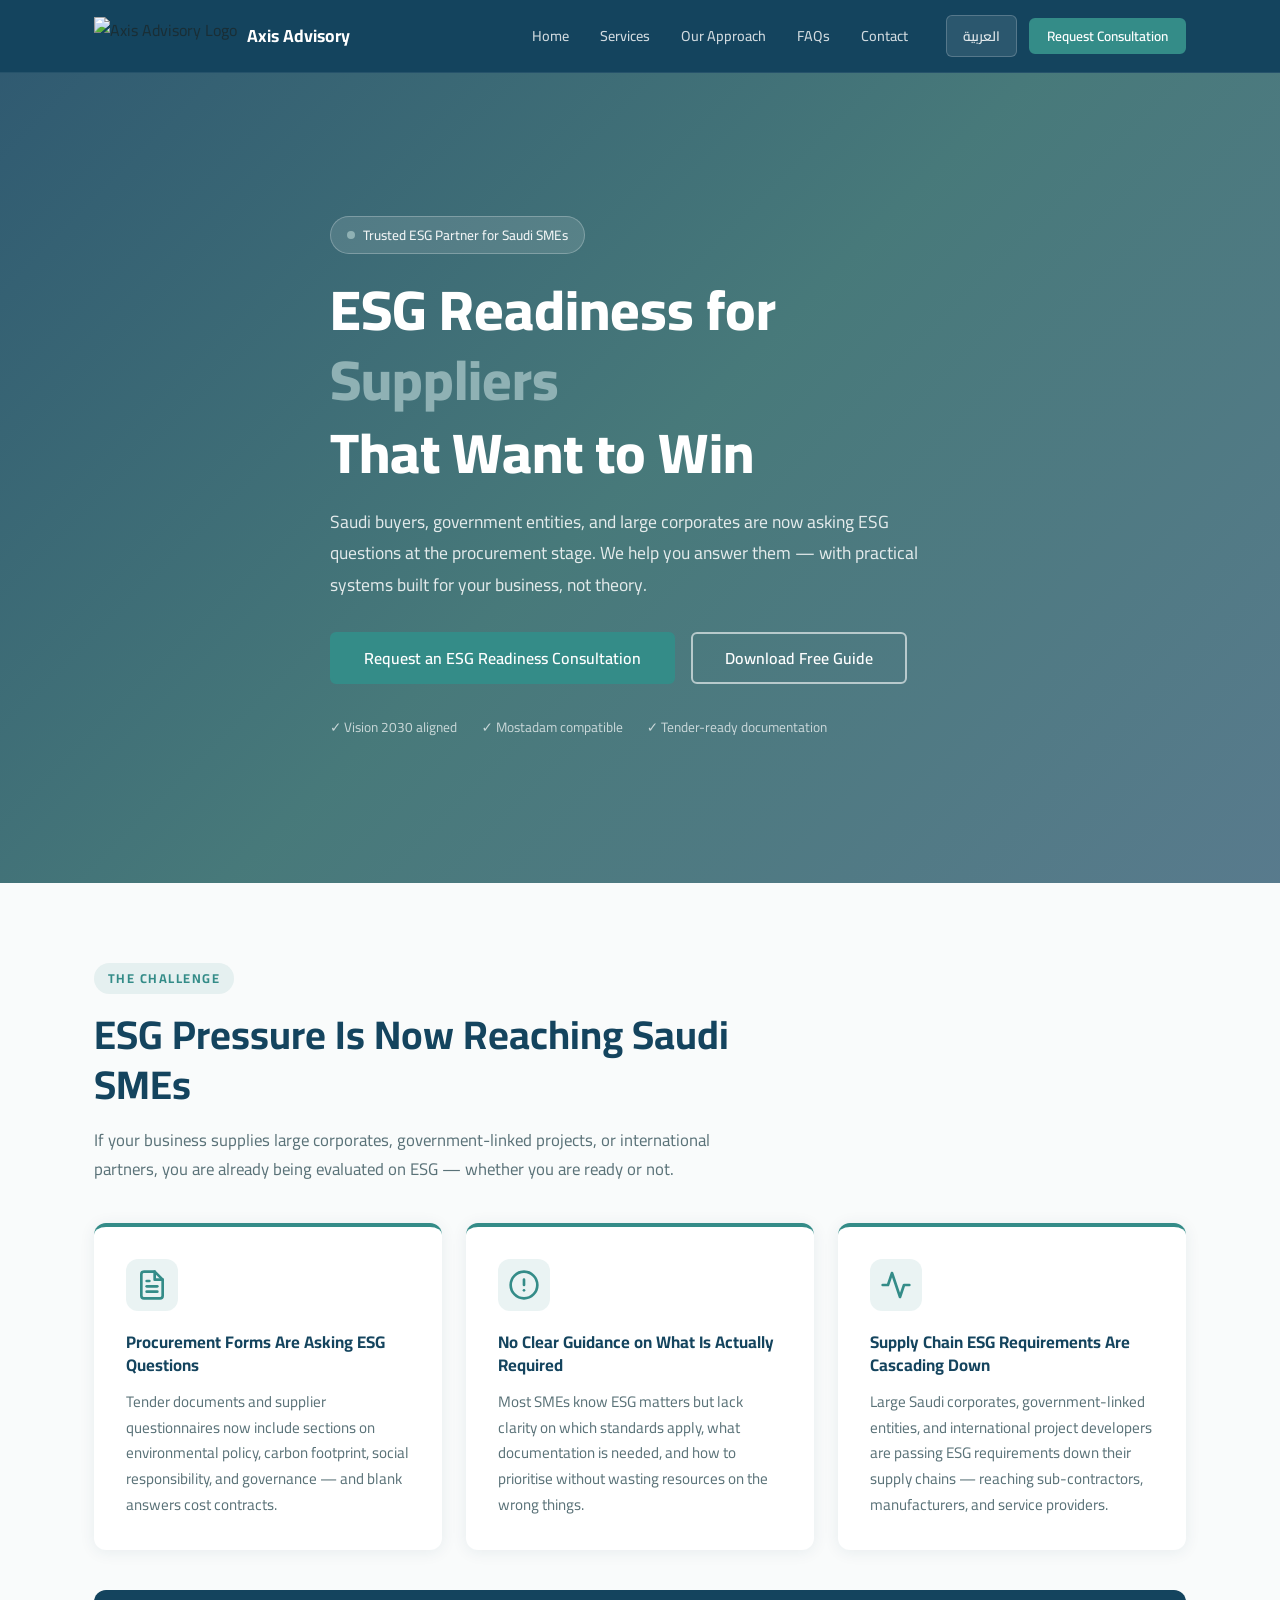
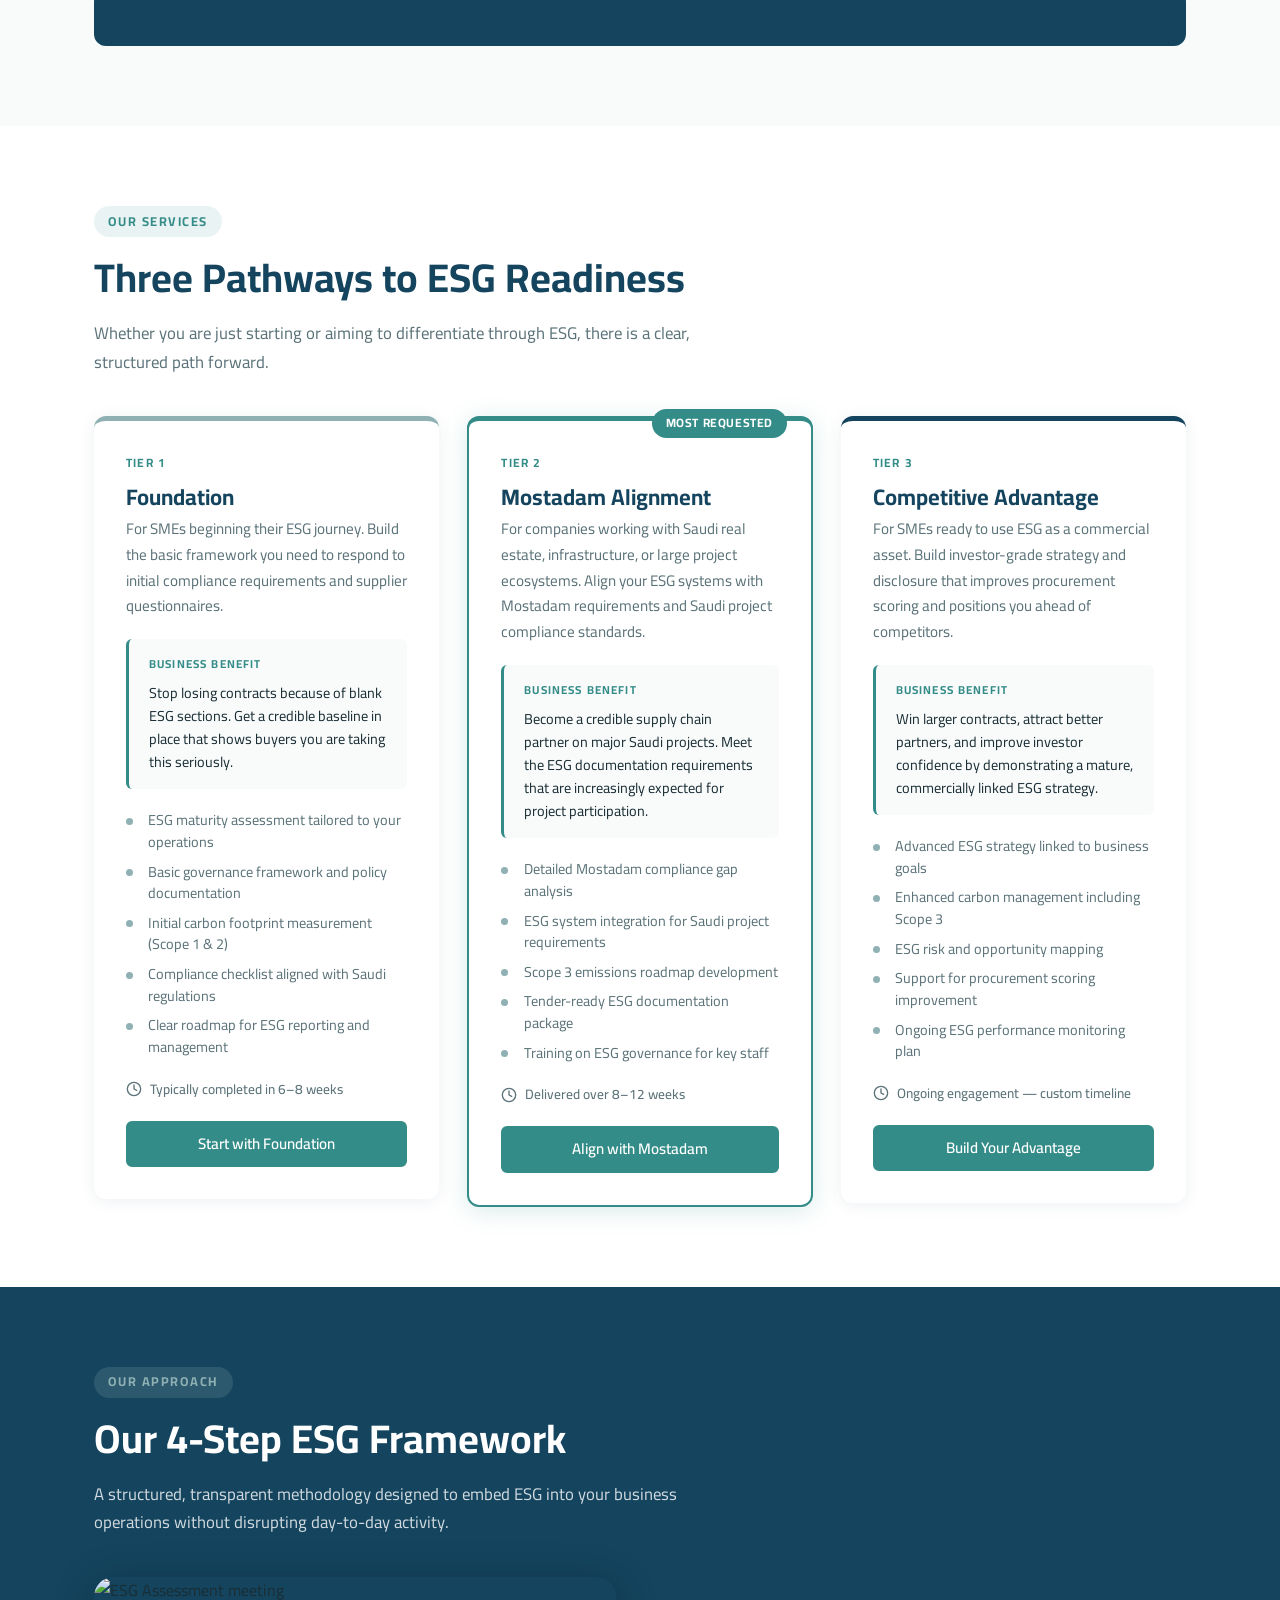
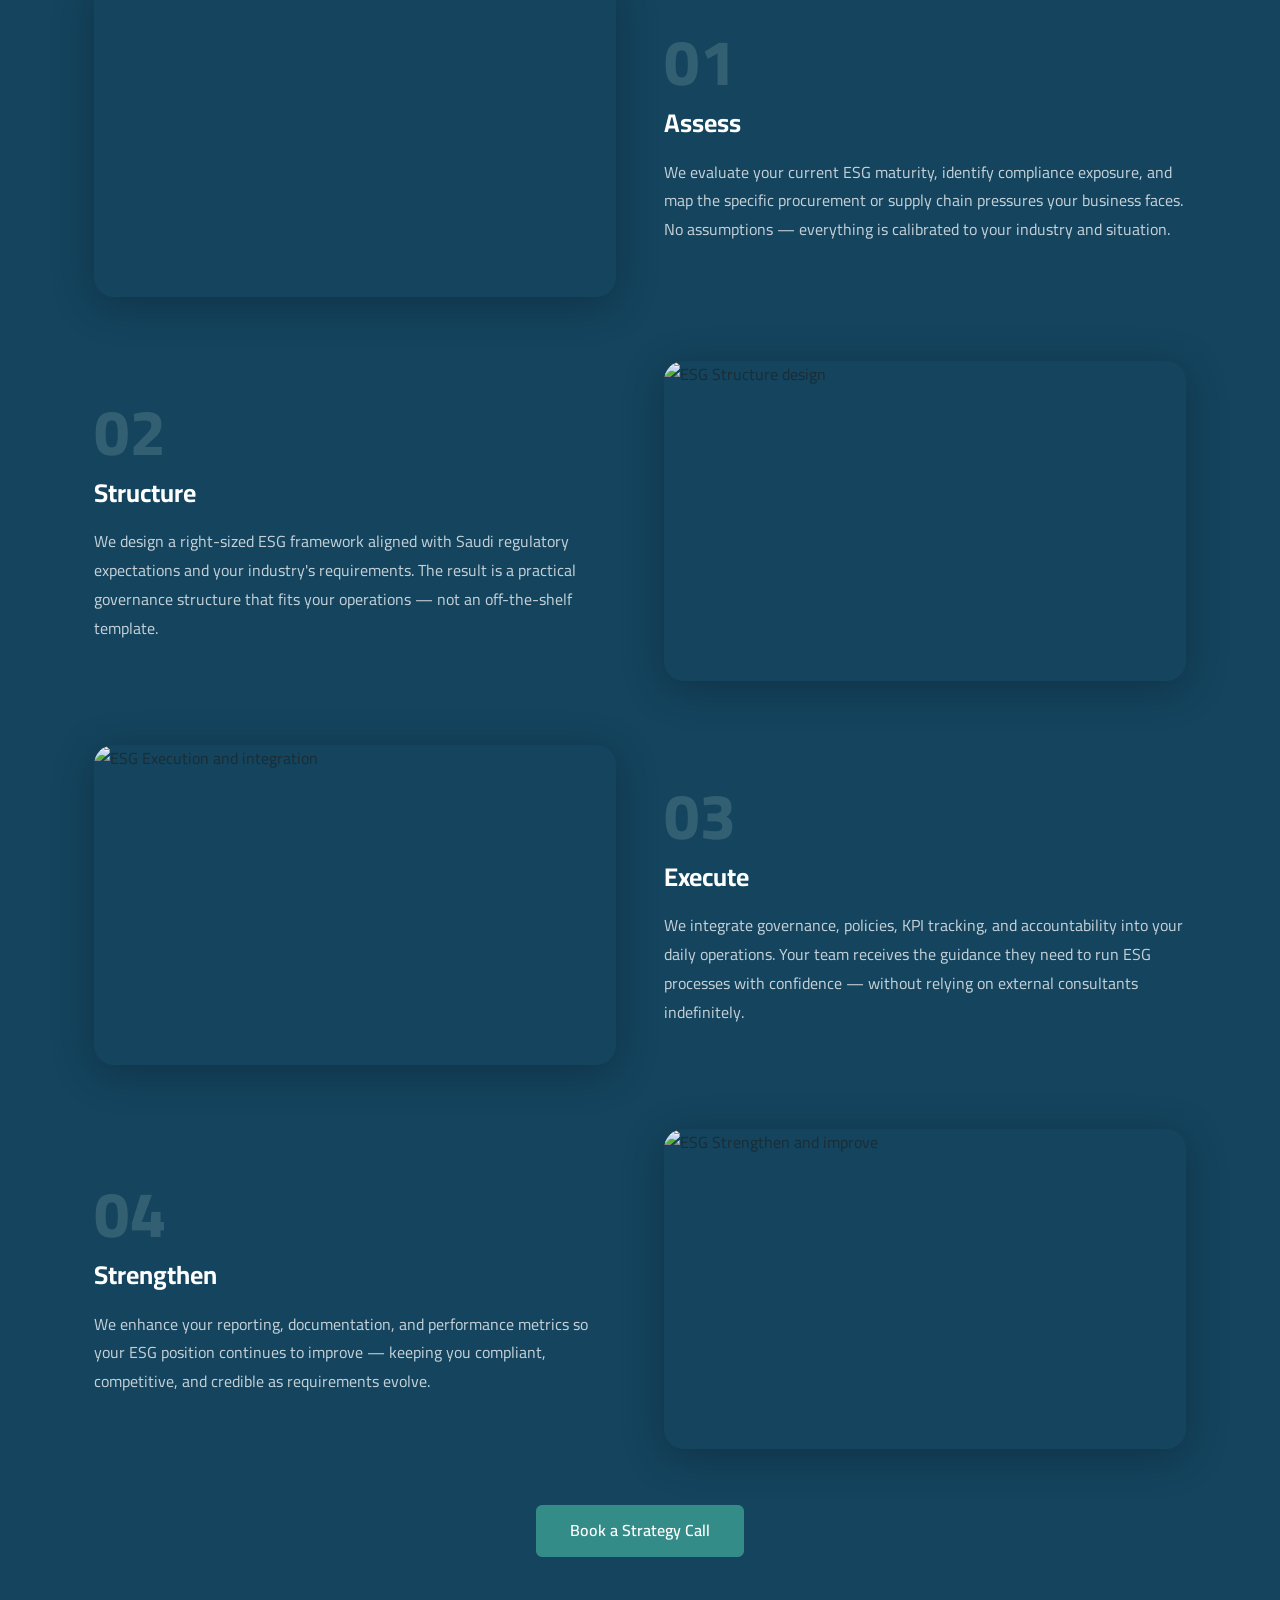
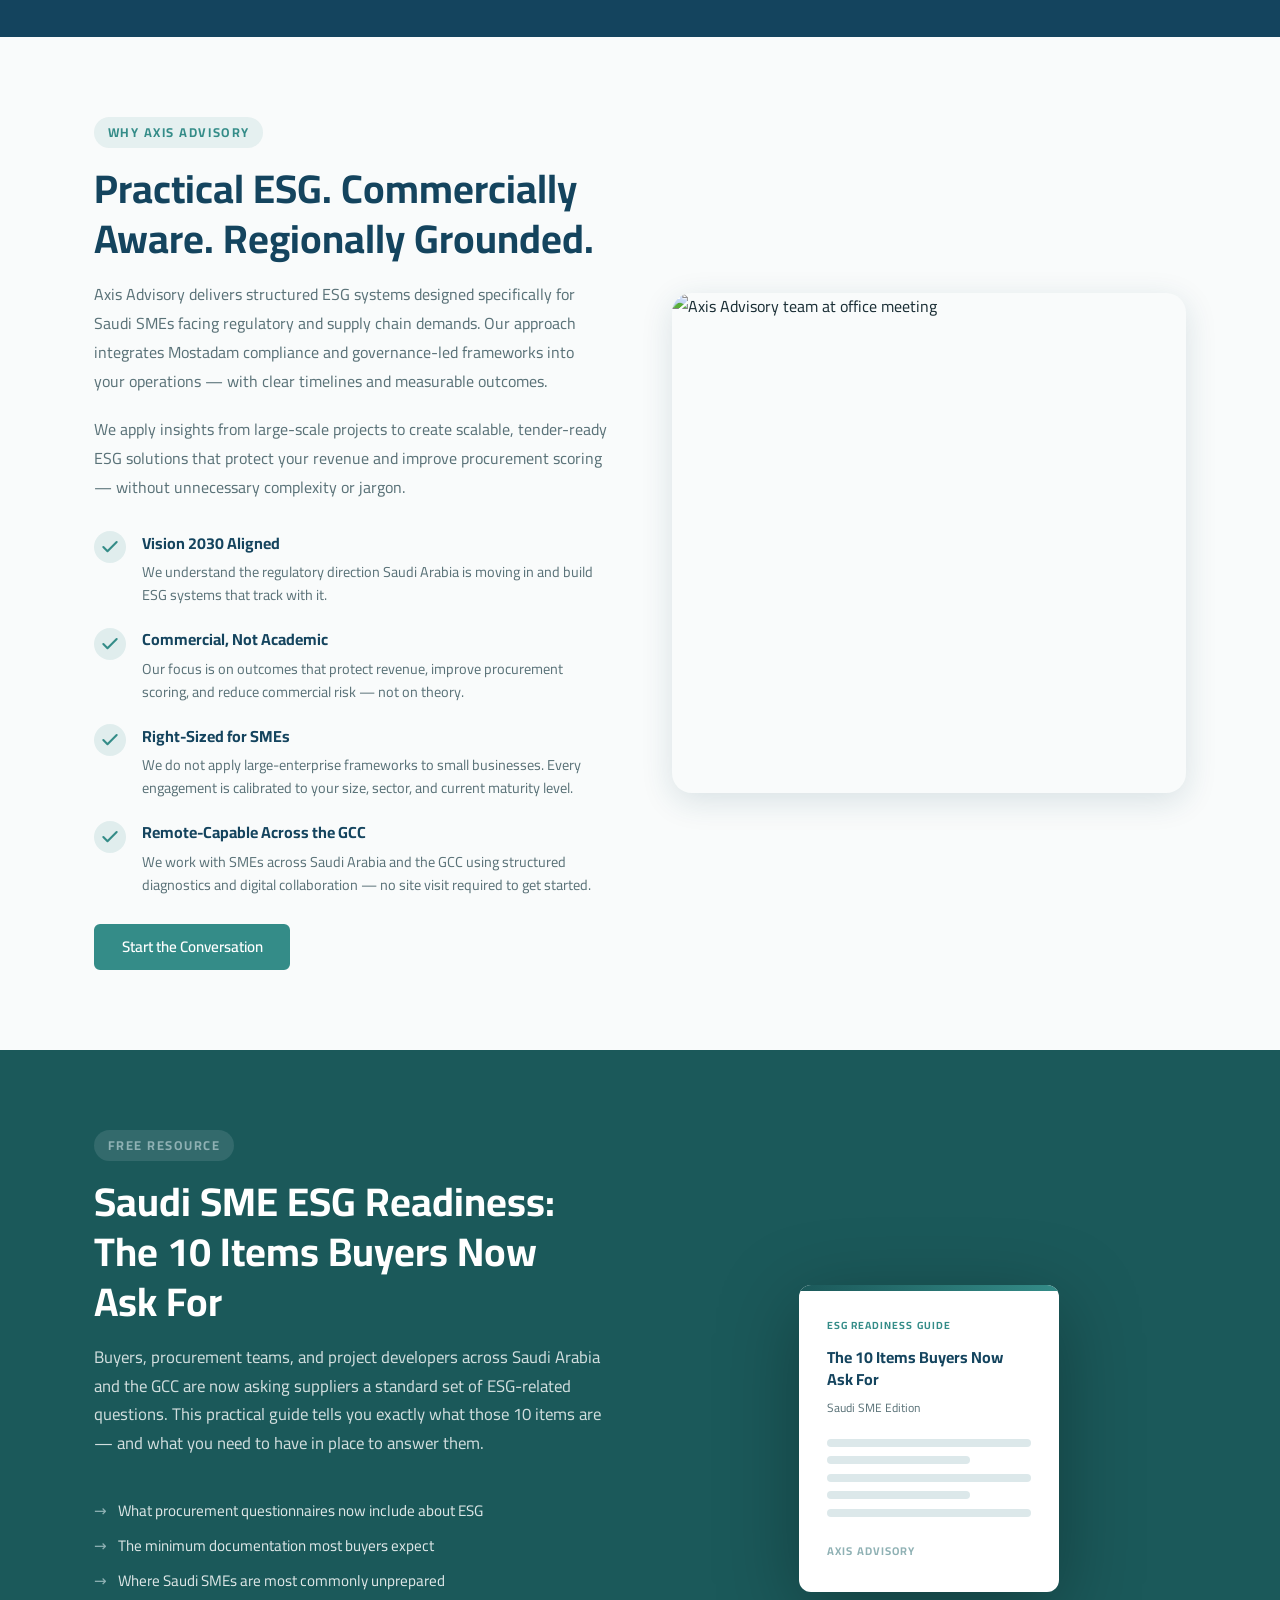
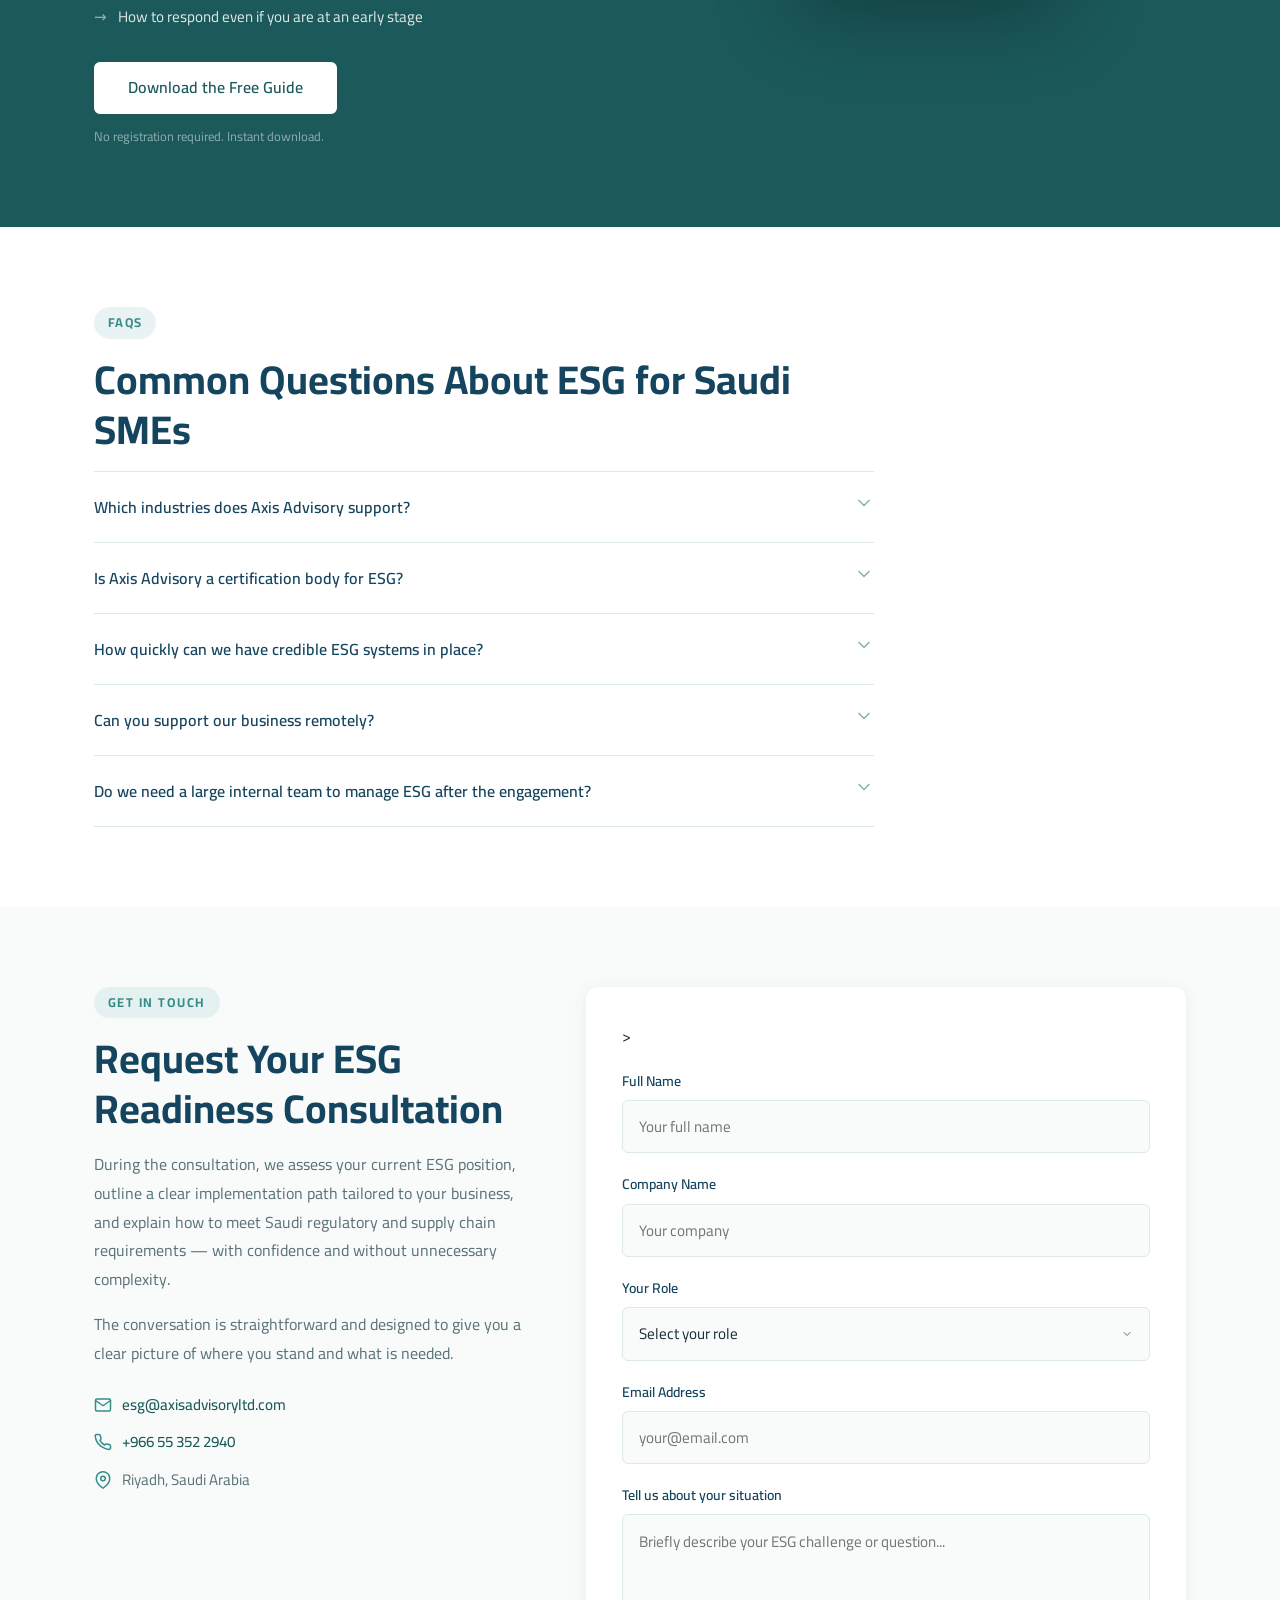
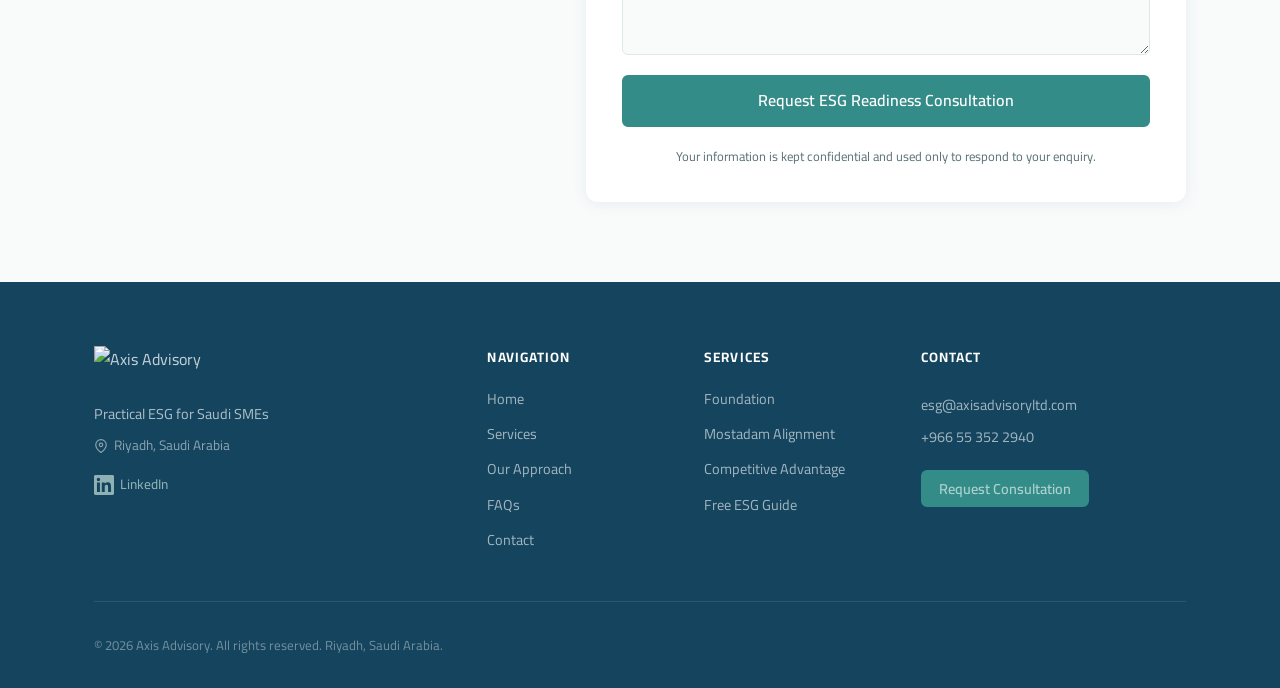
==== axis-advisory-site/index.html @ df01265c "Add files via upload" ====
<!DOCTYPE html>
<html lang="en" dir="ltr">
<head>
  <meta charset="UTF-8" />
  <meta name="viewport" content="width=device-width, initial-scale=1.0" />
  <meta name="description" content="Axis Advisory — Practical ESG readiness for Saudi SMEs. Help your business respond to procurement, supply chain, and regulatory ESG demands." />
  <title>Axis Advisory | ESG Readiness for Saudi SMEs</title>

  <!-- Google Fonts: Cairo works for both Latin and Arabic scripts -->
  <link rel="preconnect" href="https://fonts.googleapis.com" />
  <link rel="preconnect" href="https://fonts.gstatic.com" crossorigin />
  <link href="https://fonts.googleapis.com/css2?family=Cairo:wght@300;400;500;600;700;800&display=swap" rel="stylesheet" />

  <link rel="stylesheet" href="styles.css" />
</head>
<body>

  <!-- ============================================================
       HEADER / NAVIGATION
  ============================================================ -->
  <header class="site-header" id="site-header">
    <nav class="nav-container container" aria-label="Main navigation">

      <!-- Logo -->
      <a href="#home" class="nav-logo" aria-label="Axis Advisory Home">
        <img
          src="https://lirp.cdn-website.com/4d7f48cc/dms3rep/multi/opt/Flat+Vector+Logo+Design+for+Axis+Advisory-b8d1af93-1920w.png"
          alt="Axis Advisory Logo"
          class="nav-logo-img"
        />
        <span class="nav-logo-text">Axis Advisory</span>
      </a>

      <!-- Desktop Nav Links -->
      <ul class="nav-links" role="list">
        <li><a href="#home"      class="nav-link" data-i18n="nav_home">Home</a></li>
        <li><a href="#services"  class="nav-link" data-i18n="nav_services">Services</a></li>
        <li><a href="#process"   class="nav-link" data-i18n="nav_approach">Our Approach</a></li>
        <li><a href="#faq"       class="nav-link" data-i18n="nav_faq">FAQs</a></li>
        <li><a href="#contact"   class="nav-link" data-i18n="nav_contact">Contact</a></li>
      </ul>

      <!-- Right-side actions -->
      <div class="nav-actions">
        <!-- Language Toggle -->
        <button
          id="lang-toggle"
          class="lang-toggle-btn"
          aria-label="Switch language"
          data-i18n="lang_toggle"
        >العربية</button>

        <!-- Primary CTA -->
        <a href="#contact" class="btn btn-primary btn-sm nav-cta" data-i18n="nav_cta">
          Request Consultation
        </a>
      </div>

      <!-- Mobile Hamburger -->
      <button
        class="nav-hamburger"
        id="nav-hamburger"
        aria-label="Open menu"
        aria-expanded="false"
        aria-controls="mobile-menu"
      >
        <span></span><span></span><span></span>
      </button>

    </nav>

    <!-- Mobile Menu -->
    <div class="mobile-menu" id="mobile-menu" aria-hidden="true">
      <ul role="list">
        <li><a href="#home"      class="nav-link" data-i18n="nav_home">Home</a></li>
        <li><a href="#services"  class="nav-link" data-i18n="nav_services">Services</a></li>
        <li><a href="#process"   class="nav-link" data-i18n="nav_approach">Our Approach</a></li>
        <li><a href="#faq"       class="nav-link" data-i18n="nav_faq">FAQs</a></li>
        <li><a href="#contact"   class="nav-link" data-i18n="nav_contact">Contact</a></li>
      </ul>
      <div class="mobile-menu-actions">
        <button id="lang-toggle-mobile" class="lang-toggle-btn" data-i18n="lang_toggle">العربية</button>
        <a href="#contact" class="btn btn-primary" data-i18n="nav_cta">Request Consultation</a>
      </div>
    </div>
  </header>


  <!-- ============================================================
       HERO SECTION
  ============================================================ -->
  <section id="home" class="hero-section">
    <div class="hero-overlay"></div>
    <div class="container hero-content">

      <!-- Badge (inspired by animated-hero pill badge) -->
      <div class="hero-badge">
        <span class="hero-badge-dot"></span>
        <span data-i18n="hero_badge">Trusted ESG Partner for Saudi SMEs</span>
      </div>

      <!-- Animated headline with rotating words -->
      <h1 class="hero-headline">
        <span data-i18n="hero_headline_prefix">ESG Readiness for</span>
        <span class="rotating-wrapper" aria-live="polite" aria-atomic="true">
          <!-- Rotating words injected by JS -->
          <span class="rotating-word active" id="rotating-word-0"></span>
          <span class="rotating-word"         id="rotating-word-1"></span>
          <span class="rotating-word"         id="rotating-word-2"></span>
          <span class="rotating-word"         id="rotating-word-3"></span>
          <span class="rotating-word"         id="rotating-word-4"></span>
        </span>
        <span data-i18n="hero_headline_suffix">That Want to Win</span>
      </h1>

      <p class="hero-sub" data-i18n="hero_sub">
        Saudi buyers, government entities, and large corporates are now asking ESG questions at the procurement stage. We help you answer them — with practical systems built for your business, not theory.
      </p>

      <div class="hero-ctas">
        <a href="#contact" class="btn btn-primary btn-lg" data-i18n="hero_cta_primary">
          Request an ESG Readiness Consultation
        </a>
        <a href="#resources" class="btn btn-outline-light btn-lg" data-i18n="hero_cta_secondary">
          Download Free Guide
        </a>
      </div>

      <!-- Trust indicator strip -->
      <div class="hero-trust">
        <span data-i18n="hero_trust_1">✓ Vision 2030 aligned</span>
        <span data-i18n="hero_trust_2">✓ Mostadam compatible</span>
        <span data-i18n="hero_trust_3">✓ Tender-ready documentation</span>
      </div>

    </div>
  </section>


  <!-- ============================================================
       PROBLEM SECTION
  ============================================================ -->
  <section id="problem" class="section section-light">
    <div class="container">

      <div class="section-label" data-i18n="problem_label">The Challenge</div>
      <h2 class="section-headline" data-i18n="problem_headline">
        ESG Pressure Is Now Reaching Saudi SMEs
      </h2>
      <p class="section-sub" data-i18n="problem_sub">
        If your business supplies large corporates, government-linked projects, or international partners, you are already being evaluated on ESG — whether you are ready or not.
      </p>

      <!-- Pain points grid -->
      <div class="pain-grid">

        <div class="pain-card">
          <div class="pain-icon">
            <svg xmlns="http://www.w3.org/2000/svg" width="32" height="32" viewBox="0 0 24 24" fill="none" stroke="currentColor" stroke-width="2" stroke-linecap="round" stroke-linejoin="round" aria-hidden="true"><path d="M14 2H6a2 2 0 0 0-2 2v16a2 2 0 0 0 2 2h12a2 2 0 0 0 2-2V8z"/><polyline points="14 2 14 8 20 8"/><line x1="16" y1="13" x2="8" y2="13"/><line x1="16" y1="17" x2="8" y2="17"/><polyline points="10 9 9 9 8 9"/></svg>
          </div>
          <h3 data-i18n="pain1_title">Procurement Forms Are Asking ESG Questions</h3>
          <p data-i18n="pain1_body">Tender documents and supplier questionnaires now include sections on environmental policy, carbon footprint, social responsibility, and governance — and blank answers cost contracts.</p>
        </div>

        <div class="pain-card">
          <div class="pain-icon">
            <svg xmlns="http://www.w3.org/2000/svg" width="32" height="32" viewBox="0 0 24 24" fill="none" stroke="currentColor" stroke-width="2" stroke-linecap="round" stroke-linejoin="round" aria-hidden="true"><circle cx="12" cy="12" r="10"/><line x1="12" y1="8" x2="12" y2="12"/><line x1="12" y1="16" x2="12.01" y2="16"/></svg>
          </div>
          <h3 data-i18n="pain2_title">No Clear Guidance on What Is Actually Required</h3>
          <p data-i18n="pain2_body">Most SMEs know ESG matters but lack clarity on which standards apply, what documentation is needed, and how to prioritise without wasting resources on the wrong things.</p>
        </div>

        <div class="pain-card">
          <div class="pain-icon">
            <svg xmlns="http://www.w3.org/2000/svg" width="32" height="32" viewBox="0 0 24 24" fill="none" stroke="currentColor" stroke-width="2" stroke-linecap="round" stroke-linejoin="round" aria-hidden="true"><polyline points="22 12 18 12 15 21 9 3 6 12 2 12"/></svg>
          </div>
          <h3 data-i18n="pain3_title">Supply Chain ESG Requirements Are Cascading Down</h3>
          <p data-i18n="pain3_body">Large Saudi corporates, government-linked entities, and international project developers are passing ESG requirements down their supply chains — reaching sub-contractors, manufacturers, and service providers.</p>
        </div>

      </div>

      <!-- Statement block -->
      <div class="problem-statement">
        <p data-i18n="problem_statement">
          <strong data-i18n="problem_statement_strong">The good news:</strong>
          <span data-i18n="problem_statement_rest"> you do not need a large internal ESG team or a complex reporting system to respond confidently. You need a practical, right-sized framework that fits your business — and a clear roadmap to get there.</span>
        </p>
      </div>

    </div>
  </section>


  <!-- ============================================================
       SERVICES SECTION
  ============================================================ -->
  <section id="services" class="section section-white">
    <div class="container">

      <div class="section-label" data-i18n="services_label">Our Services</div>
      <h2 class="section-headline" data-i18n="services_headline">Three Pathways to ESG Readiness</h2>
      <p class="section-sub" data-i18n="services_sub">
        Whether you are just starting or aiming to differentiate through ESG, there is a clear, structured path forward.
      </p>

      <div class="services-grid">

        <!-- Service 1: Foundation -->
        <div class="service-card service-card--foundation">
          <div class="service-card-header">
            <div class="service-tier-label" data-i18n="s1_tier">Tier 1</div>
            <h3 class="service-title" data-i18n="s1_title">Foundation</h3>
            <p class="service-desc" data-i18n="s1_desc">
              For SMEs beginning their ESG journey. Build the basic framework you need to respond to initial compliance requirements and supplier questionnaires.
            </p>
          </div>
          <div class="service-benefit">
            <div class="service-benefit-label" data-i18n="service_benefit_label">Business Benefit</div>
            <p data-i18n="s1_benefit">Stop losing contracts because of blank ESG sections. Get a credible baseline in place that shows buyers you are taking this seriously.</p>
          </div>
          <ul class="service-deliverables" aria-label="Deliverables">
            <li data-i18n="s1_d1">ESG maturity assessment tailored to your operations</li>
            <li data-i18n="s1_d2">Basic governance framework and policy documentation</li>
            <li data-i18n="s1_d3">Initial carbon footprint measurement (Scope 1 &amp; 2)</li>
            <li data-i18n="s1_d4">Compliance checklist aligned with Saudi regulations</li>
            <li data-i18n="s1_d5">Clear roadmap for ESG reporting and management</li>
          </ul>
          <div class="service-timeline">
            <svg xmlns="http://www.w3.org/2000/svg" width="16" height="16" viewBox="0 0 24 24" fill="none" stroke="currentColor" stroke-width="2" stroke-linecap="round" stroke-linejoin="round" aria-hidden="true"><circle cx="12" cy="12" r="10"/><polyline points="12 6 12 12 16 14"/></svg>
            <span data-i18n="s1_timeline">Typically completed in 6–8 weeks</span>
          </div>
          <a href="#contact" class="btn btn-primary service-cta" data-i18n="service_cta">Start with Foundation</a>
        </div>

        <!-- Service 2: Mostadam Alignment -->
        <div class="service-card service-card--mostadam service-card--featured">
          <div class="service-featured-badge" data-i18n="service_popular">Most Requested</div>
          <div class="service-card-header">
            <div class="service-tier-label" data-i18n="s2_tier">Tier 2</div>
            <h3 class="service-title" data-i18n="s2_title">Mostadam Alignment</h3>
            <p class="service-desc" data-i18n="s2_desc">
              For companies working with Saudi real estate, infrastructure, or large project ecosystems. Align your ESG systems with Mostadam requirements and Saudi project compliance standards.
            </p>
          </div>
          <div class="service-benefit">
            <div class="service-benefit-label" data-i18n="service_benefit_label">Business Benefit</div>
            <p data-i18n="s2_benefit">Become a credible supply chain partner on major Saudi projects. Meet the ESG documentation requirements that are increasingly expected for project participation.</p>
          </div>
          <ul class="service-deliverables" aria-label="Deliverables">
            <li data-i18n="s2_d1">Detailed Mostadam compliance gap analysis</li>
            <li data-i18n="s2_d2">ESG system integration for Saudi project requirements</li>
            <li data-i18n="s2_d3">Scope 3 emissions roadmap development</li>
            <li data-i18n="s2_d4">Tender-ready ESG documentation package</li>
            <li data-i18n="s2_d5">Training on ESG governance for key staff</li>
          </ul>
          <div class="service-timeline">
            <svg xmlns="http://www.w3.org/2000/svg" width="16" height="16" viewBox="0 0 24 24" fill="none" stroke="currentColor" stroke-width="2" stroke-linecap="round" stroke-linejoin="round" aria-hidden="true"><circle cx="12" cy="12" r="10"/><polyline points="12 6 12 12 16 14"/></svg>
            <span data-i18n="s2_timeline">Delivered over 8–12 weeks</span>
          </div>
          <a href="#contact" class="btn btn-primary service-cta" data-i18n="s2_cta">Align with Mostadam</a>
        </div>

        <!-- Service 3: Competitive Advantage -->
        <div class="service-card service-card--competitive">
          <div class="service-card-header">
            <div class="service-tier-label" data-i18n="s3_tier">Tier 3</div>
            <h3 class="service-title" data-i18n="s3_title">Competitive Advantage</h3>
            <p class="service-desc" data-i18n="s3_desc">
              For SMEs ready to use ESG as a commercial asset. Build investor-grade strategy and disclosure that improves procurement scoring and positions you ahead of competitors.
            </p>
          </div>
          <div class="service-benefit">
            <div class="service-benefit-label" data-i18n="service_benefit_label">Business Benefit</div>
            <p data-i18n="s3_benefit">Win larger contracts, attract better partners, and improve investor confidence by demonstrating a mature, commercially linked ESG strategy.</p>
          </div>
          <ul class="service-deliverables" aria-label="Deliverables">
            <li data-i18n="s3_d1">Advanced ESG strategy linked to business goals</li>
            <li data-i18n="s3_d2">Enhanced carbon management including Scope 3</li>
            <li data-i18n="s3_d3">ESG risk and opportunity mapping</li>
            <li data-i18n="s3_d4">Support for procurement scoring improvement</li>
            <li data-i18n="s3_d5">Ongoing ESG performance monitoring plan</li>
          </ul>
          <div class="service-timeline">
            <svg xmlns="http://www.w3.org/2000/svg" width="16" height="16" viewBox="0 0 24 24" fill="none" stroke="currentColor" stroke-width="2" stroke-linecap="round" stroke-linejoin="round" aria-hidden="true"><circle cx="12" cy="12" r="10"/><polyline points="12 6 12 12 16 14"/></svg>
            <span data-i18n="s3_timeline">Ongoing engagement — custom timeline</span>
          </div>
          <a href="#contact" class="btn btn-primary service-cta" data-i18n="s3_cta">Build Your Advantage</a>
        </div>

      </div>
    </div>
  </section>


  <!-- ============================================================
       PROCESS SECTION (4-Step Framework)
  ============================================================ -->
  <section id="process" class="section section-dark">
    <div class="container">

      <div class="section-label section-label--light" data-i18n="process_label">Our Approach</div>
      <h2 class="section-headline section-headline--light" data-i18n="process_headline">
        Our 4-Step ESG Framework
      </h2>
      <p class="section-sub section-sub--light" data-i18n="process_sub">
        A structured, transparent methodology designed to embed ESG into your business operations without disrupting day-to-day activity.
      </p>

      <div class="process-steps">

        <div class="process-step">
          <div class="process-step-img">
            <img
              src="https://lirp.cdn-website.com/4d7f48cc/dms3rep/multi/opt/73a92e56-b640-4403-b272-e9651b56e000-1920w.jpg"
              alt="ESG Assessment meeting"
              loading="lazy"
            />
          </div>
          <div class="process-step-content">
            <div class="process-step-number">01</div>
            <h3 data-i18n="step1_title">Assess</h3>
            <p data-i18n="step1_body">We evaluate your current ESG maturity, identify compliance exposure, and map the specific procurement or supply chain pressures your business faces. No assumptions — everything is calibrated to your industry and situation.</p>
          </div>
        </div>

        <div class="process-step process-step--reverse">
          <div class="process-step-img">
            <img
              src="https://lirp.cdn-website.com/4d7f48cc/dms3rep/multi/opt/740838f7-9fbc-4dab-9386-bc49065238c6-1920w.jpg"
              alt="ESG Structure design"
              loading="lazy"
            />
          </div>
          <div class="process-step-content">
            <div class="process-step-number">02</div>
            <h3 data-i18n="step2_title">Structure</h3>
            <p data-i18n="step2_body">We design a right-sized ESG framework aligned with Saudi regulatory expectations and your industry's requirements. The result is a practical governance structure that fits your operations — not an off-the-shelf template.</p>
          </div>
        </div>

        <div class="process-step">
          <div class="process-step-img">
            <img
              src="https://lirp.cdn-website.com/4d7f48cc/dms3rep/multi/opt/8026a828-27b0-4db7-b91e-6ce3885991e8-1920w.jpg"
              alt="ESG Execution and integration"
              loading="lazy"
            />
          </div>
          <div class="process-step-content">
            <div class="process-step-number">03</div>
            <h3 data-i18n="step3_title">Execute</h3>
            <p data-i18n="step3_body">We integrate governance, policies, KPI tracking, and accountability into your daily operations. Your team receives the guidance they need to run ESG processes with confidence — without relying on external consultants indefinitely.</p>
          </div>
        </div>

        <div class="process-step process-step--reverse">
          <div class="process-step-img">
            <img
              src="https://lirp.cdn-website.com/4d7f48cc/dms3rep/multi/opt/98af18ff-8bdd-461b-8880-42c20ece7a76-1920w.jpg"
              alt="ESG Strengthen and improve"
              loading="lazy"
            />
          </div>
          <div class="process-step-content">
            <div class="process-step-number">04</div>
            <h3 data-i18n="step4_title">Strengthen</h3>
            <p data-i18n="step4_body">We enhance your reporting, documentation, and performance metrics so your ESG position continues to improve — keeping you compliant, competitive, and credible as requirements evolve.</p>
          </div>
        </div>

      </div>

      <div class="process-cta-wrap">
        <a href="#contact" class="btn btn-primary btn-lg" data-i18n="process_cta">Book a Strategy Call</a>
      </div>

    </div>
  </section>


  <!-- ============================================================
       WHY US / CREDIBILITY SECTION
  ============================================================ -->
  <section id="why-us" class="section section-light">
    <div class="container">

      <div class="why-us-grid">

        <div class="why-us-content">
          <div class="section-label" data-i18n="whyus_label">Why Axis Advisory</div>
          <h2 class="section-headline" data-i18n="whyus_headline">
            Practical ESG. Commercially Aware. Regionally Grounded.
          </h2>
          <p data-i18n="whyus_body1">
            Axis Advisory delivers structured ESG systems designed specifically for Saudi SMEs facing regulatory and supply chain demands. Our approach integrates Mostadam compliance and governance-led frameworks into your operations — with clear timelines and measurable outcomes.
          </p>
          <p data-i18n="whyus_body2">
            We apply insights from large-scale projects to create scalable, tender-ready ESG solutions that protect your revenue and improve procurement scoring — without unnecessary complexity or jargon.
          </p>

          <div class="differentiators">
            <div class="diff-item">
              <div class="diff-icon">
                <svg xmlns="http://www.w3.org/2000/svg" width="20" height="20" viewBox="0 0 24 24" fill="none" stroke="currentColor" stroke-width="2.5" stroke-linecap="round" stroke-linejoin="round" aria-hidden="true"><polyline points="20 6 9 17 4 12"/></svg>
              </div>
              <div>
                <strong data-i18n="diff1_title">Vision 2030 Aligned</strong>
                <p data-i18n="diff1_body">We understand the regulatory direction Saudi Arabia is moving in and build ESG systems that track with it.</p>
              </div>
            </div>
            <div class="diff-item">
              <div class="diff-icon">
                <svg xmlns="http://www.w3.org/2000/svg" width="20" height="20" viewBox="0 0 24 24" fill="none" stroke="currentColor" stroke-width="2.5" stroke-linecap="round" stroke-linejoin="round" aria-hidden="true"><polyline points="20 6 9 17 4 12"/></svg>
              </div>
              <div>
                <strong data-i18n="diff2_title">Commercial, Not Academic</strong>
                <p data-i18n="diff2_body">Our focus is on outcomes that protect revenue, improve procurement scoring, and reduce commercial risk — not on theory.</p>
              </div>
            </div>
            <div class="diff-item">
              <div class="diff-icon">
                <svg xmlns="http://www.w3.org/2000/svg" width="20" height="20" viewBox="0 0 24 24" fill="none" stroke="currentColor" stroke-width="2.5" stroke-linecap="round" stroke-linejoin="round" aria-hidden="true"><polyline points="20 6 9 17 4 12"/></svg>
              </div>
              <div>
                <strong data-i18n="diff3_title">Right-Sized for SMEs</strong>
                <p data-i18n="diff3_body">We do not apply large-enterprise frameworks to small businesses. Every engagement is calibrated to your size, sector, and current maturity level.</p>
              </div>
            </div>
            <div class="diff-item">
              <div class="diff-icon">
                <svg xmlns="http://www.w3.org/2000/svg" width="20" height="20" viewBox="0 0 24 24" fill="none" stroke="currentColor" stroke-width="2.5" stroke-linecap="round" stroke-linejoin="round" aria-hidden="true"><polyline points="20 6 9 17 4 12"/></svg>
              </div>
              <div>
                <strong data-i18n="diff4_title">Remote-Capable Across the GCC</strong>
                <p data-i18n="diff4_body">We work with SMEs across Saudi Arabia and the GCC using structured diagnostics and digital collaboration — no site visit required to get started.</p>
              </div>
            </div>
          </div>

          <a href="#contact" class="btn btn-primary" data-i18n="whyus_cta">Start the Conversation</a>
        </div>

        <div class="why-us-image">
          <img
            src="https://lirp.cdn-website.com/4d7f48cc/dms3rep/multi/opt/a35af53b-8545-4bbb-803f-311da60fcd54-1920w.jpg"
            alt="Axis Advisory team at office meeting"
            loading="lazy"
          />
        </div>

      </div>
    </div>
  </section>


  <!-- ============================================================
       LEAD MAGNET SECTION
  ============================================================ -->
  <section id="resources" class="section section-teal">
    <div class="container">
      <div class="lead-magnet-grid">

        <div class="lead-magnet-content">
          <div class="section-label section-label--light" data-i18n="lm_label">Free Resource</div>
          <h2 class="section-headline section-headline--light" data-i18n="lm_headline">
            Saudi SME ESG Readiness: The 10 Items Buyers Now Ask For
          </h2>
          <p class="section-sub section-sub--light" data-i18n="lm_body">
            Buyers, procurement teams, and project developers across Saudi Arabia and the GCC are now asking suppliers a standard set of ESG-related questions. This practical guide tells you exactly what those 10 items are — and what you need to have in place to answer them.
          </p>
          <ul class="lead-magnet-list">
            <li data-i18n="lm_item1">What procurement questionnaires now include about ESG</li>
            <li data-i18n="lm_item2">The minimum documentation most buyers expect</li>
            <li data-i18n="lm_item3">Where Saudi SMEs are most commonly unprepared</li>
            <li data-i18n="lm_item4">How to respond even if you are at an early stage</li>
          </ul>
          <!-- Placeholder link — replace # with actual PDF URL when ready -->
          <a href="#" class="btn btn-white btn-lg" data-i18n="lm_cta">Download the Free Guide</a>
          <p class="lead-magnet-note" data-i18n="lm_note">No registration required. Instant download.</p>
        </div>

        <div class="lead-magnet-visual">
          <div class="guide-mockup">
            <div class="guide-mockup-inner">
              <div class="guide-mockup-top">
                <span data-i18n="lm_guide_label">ESG Readiness Guide</span>
              </div>
              <div class="guide-mockup-title" data-i18n="lm_guide_title">
                The 10 Items Buyers Now Ask For
              </div>
              <div class="guide-mockup-sub" data-i18n="lm_guide_sub">Saudi SME Edition</div>
              <div class="guide-mockup-list">
                <div class="guide-line"></div>
                <div class="guide-line guide-line--short"></div>
                <div class="guide-line"></div>
                <div class="guide-line guide-line--short"></div>
                <div class="guide-line"></div>
              </div>
              <div class="guide-mockup-brand">Axis Advisory</div>
            </div>
          </div>
        </div>

      </div>
    </div>
  </section>


  <!-- ============================================================
       FAQ SECTION
  ============================================================ -->
  <section id="faq" class="section section-white">
    <div class="container">

      <div class="section-label" data-i18n="faq_label">FAQs</div>
      <h2 class="section-headline" data-i18n="faq_headline">
        Common Questions About ESG for Saudi SMEs
      </h2>

      <div class="faq-list" role="list">

        <div class="faq-item" role="listitem">
          <button class="faq-question" aria-expanded="false">
            <span data-i18n="faq1_q">Which industries does Axis Advisory support?</span>
            <span class="faq-icon" aria-hidden="true">
              <svg xmlns="http://www.w3.org/2000/svg" width="20" height="20" viewBox="0 0 24 24" fill="none" stroke="currentColor" stroke-width="2" stroke-linecap="round" stroke-linejoin="round"><polyline points="6 9 12 15 18 9"/></svg>
            </span>
          </button>
          <div class="faq-answer">
            <p data-i18n="faq1_a">We support construction subcontractors, logistics operators, engineering service firms, manufacturing businesses, facilities management companies, and food supply chains — as well as healthcare providers, professional services firms, and retail SMEs with multi-site operations. Our ESG systems are tailored to the specific regulatory and procurement requirements of each sector.</p>
          </div>
        </div>

        <div class="faq-item" role="listitem">
          <button class="faq-question" aria-expanded="false">
            <span data-i18n="faq2_q">Is Axis Advisory a certification body for ESG?</span>
            <span class="faq-icon" aria-hidden="true">
              <svg xmlns="http://www.w3.org/2000/svg" width="20" height="20" viewBox="0 0 24 24" fill="none" stroke="currentColor" stroke-width="2" stroke-linecap="round" stroke-linejoin="round"><polyline points="6 9 12 15 18 9"/></svg>
            </span>
          </button>
          <div class="faq-answer">
            <p data-i18n="faq2_a">No. We provide structured ESG frameworks and compliance systems but do not issue certifications. Our focus is on practical implementation and readiness aligned with Saudi regulations and international standards — so your business can respond to buyer requirements with credible, auditable evidence.</p>
          </div>
        </div>

        <div class="faq-item" role="listitem">
          <button class="faq-question" aria-expanded="false">
            <span data-i18n="faq3_q">How quickly can we have credible ESG systems in place?</span>
            <span class="faq-icon" aria-hidden="true">
              <svg xmlns="http://www.w3.org/2000/svg" width="20" height="20" viewBox="0 0 24 24" fill="none" stroke="currentColor" stroke-width="2" stroke-linecap="round" stroke-linejoin="round"><polyline points="6 9 12 15 18 9"/></svg>
            </span>
          </button>
          <div class="faq-answer">
            <p data-i18n="faq3_a">Foundation-level systems are typically in place within 6 to 8 weeks. Full Mostadam-aligned implementation takes 8 to 12 weeks depending on your current maturity. The result is operational governance, reporting documentation, and compliance materials ready for immediate use in tenders and audits.</p>
          </div>
        </div>

        <div class="faq-item" role="listitem">
          <button class="faq-question" aria-expanded="false">
            <span data-i18n="faq4_q">Can you support our business remotely?</span>
            <span class="faq-icon" aria-hidden="true">
              <svg xmlns="http://www.w3.org/2000/svg" width="20" height="20" viewBox="0 0 24 24" fill="none" stroke="currentColor" stroke-width="2" stroke-linecap="round" stroke-linejoin="round"><polyline points="6 9 12 15 18 9"/></svg>
            </span>
          </button>
          <div class="faq-answer">
            <p data-i18n="faq4_a">Yes. We work remotely with SMEs across Saudi Arabia and the GCC. Our process uses structured diagnostics and digital collaboration tools, meaning we can deliver governance-led ESG systems without requiring on-site visits. Many of our engagements are conducted entirely online.</p>
          </div>
        </div>

        <div class="faq-item" role="listitem">
          <button class="faq-question" aria-expanded="false">
            <span data-i18n="faq5_q">Do we need a large internal team to manage ESG after the engagement?</span>
            <span class="faq-icon" aria-hidden="true">
              <svg xmlns="http://www.w3.org/2000/svg" width="20" height="20" viewBox="0 0 24 24" fill="none" stroke="currentColor" stroke-width="2" stroke-linecap="round" stroke-linejoin="round"><polyline points="6 9 12 15 18 9"/></svg>
            </span>
          </button>
          <div class="faq-answer">
            <p data-i18n="faq5_a">No. One of our core principles is that ESG systems should be manageable with your existing team. We build frameworks that your current staff can operate — with clear responsibilities, simple tracking tools, and the training to use them. You should not need to hire a dedicated ESG manager to stay compliant.</p>
          </div>
        </div>

      </div>
    </div>
  </section>


  <!-- ============================================================
       CONTACT SECTION
  ============================================================ -->
  <section id="contact" class="section section-light">
    <div class="container">

      <div class="contact-grid">

        <div class="contact-info">
          <div class="section-label" data-i18n="contact_label">Get in Touch</div>
          <h2 class="section-headline" data-i18n="contact_headline">
            Request Your ESG Readiness Consultation
          </h2>
          <p data-i18n="contact_body">
            During the consultation, we assess your current ESG position, outline a clear implementation path tailored to your business, and explain how to meet Saudi regulatory and supply chain requirements — with confidence and without unnecessary complexity.
          </p>
          <p data-i18n="contact_body2">
            The conversation is straightforward and designed to give you a clear picture of where you stand and what is needed.
          </p>

          <div class="contact-details">
            <div class="contact-detail-item">
              <svg xmlns="http://www.w3.org/2000/svg" width="18" height="18" viewBox="0 0 24 24" fill="none" stroke="currentColor" stroke-width="2" stroke-linecap="round" stroke-linejoin="round" aria-hidden="true"><path d="M4 4h16c1.1 0 2 .9 2 2v12c0 1.1-.9 2-2 2H4c-1.1 0-2-.9-2-2V6c0-1.1.9-2 2-2z"/><polyline points="22,6 12,13 2,6"/></svg>
              <a href="mailto:esg@axisadvisoryltd.com">esg@axisadvisoryltd.com</a>
            </div>
            <div class="contact-detail-item">
              <svg xmlns="http://www.w3.org/2000/svg" width="18" height="18" viewBox="0 0 24 24" fill="none" stroke="currentColor" stroke-width="2" stroke-linecap="round" stroke-linejoin="round" aria-hidden="true"><path d="M22 16.92v3a2 2 0 0 1-2.18 2 19.79 19.79 0 0 1-8.63-3.07A19.5 19.5 0 0 1 4.69 13a19.79 19.79 0 0 1-3.07-8.67A2 2 0 0 1 3.56 2h3a2 2 0 0 1 2 1.72c.127.96.361 1.903.7 2.81a2 2 0 0 1-.45 2.11L7.91 9.91a16 16 0 0 0 6.18 6.18l.91-.91a2 2 0 0 1 2.11-.45c.907.339 1.85.573 2.81.7A2 2 0 0 1 22 16.92z"/></svg>
              <a href="tel:+966553522940">+966 55 352 2940</a>
            </div>
            <div class="contact-detail-item">
              <svg xmlns="http://www.w3.org/2000/svg" width="18" height="18" viewBox="0 0 24 24" fill="none" stroke="currentColor" stroke-width="2" stroke-linecap="round" stroke-linejoin="round" aria-hidden="true"><path d="M21 10c0 7-9 13-9 13s-9-6-9-13a9 9 0 0 1 18 0z"/><circle cx="12" cy="10" r="3"/></svg>
              <span data-i18n="contact_location">Riyadh, Saudi Arabia</span>
            </div>
          </div>
        </div>

        <!-- ======================================================
             CONTACT FORM
             To connect this form to a service, choose one of:
             1. Formspree: add action="https://formspree.io/f/YOUR_ID" method="POST"
             2. Netlify: add netlify attribute to <form> tag
             3. Getform.io: add action="https://getform.io/f/YOUR_ID" method="POST"
        ====================================================== -->
        <form
          class="contact-form"
          id="contact-form"
          novalidate
          aria-label="ESG Consultation Request Form"
          <!-- FORM SERVICE: Replace the comment above with your form action attribute -->
          <!-- Example (Formspree): action="https://formspree.io/f/YOUR_FORM_ID" method="POST" -->
        >
          <div class="form-group">
            <label for="name" data-i18n="form_name_label">Full Name</label>
            <input
              type="text"
              id="name"
              name="name"
              required
              autocomplete="name"
              data-i18n-placeholder="form_name_placeholder"
              placeholder="Your full name"
            />
          </div>

          <div class="form-group">
            <label for="company" data-i18n="form_company_label">Company Name</label>
            <input
              type="text"
              id="company"
              name="company"
              required
              autocomplete="organization"
              data-i18n-placeholder="form_company_placeholder"
              placeholder="Your company"
            />
          </div>

          <div class="form-group">
            <label for="role" data-i18n="form_role_label">Your Role</label>
            <select id="role" name="role">
              <option value="" data-i18n="form_role_default">Select your role</option>
              <option value="owner" data-i18n="form_role_owner">Owner / Founder</option>
              <option value="coo" data-i18n="form_role_coo">COO</option>
              <option value="cfo" data-i18n="form_role_cfo">CFO</option>
              <option value="compliance" data-i18n="form_role_compliance">Head of Compliance</option>
              <option value="procurement" data-i18n="form_role_procurement">Procurement Director</option>
              <option value="other" data-i18n="form_role_other">Other</option>
            </select>
          </div>

          <div class="form-group">
            <label for="email" data-i18n="form_email_label">Email Address</label>
            <input
              type="email"
              id="email"
              name="email"
              required
              autocomplete="email"
              data-i18n-placeholder="form_email_placeholder"
              placeholder="your@email.com"
            />
          </div>

          <div class="form-group">
            <label for="message" data-i18n="form_message_label">Tell us about your situation</label>
            <textarea
              id="message"
              name="message"
              rows="4"
              data-i18n-placeholder="form_message_placeholder"
              placeholder="Briefly describe your ESG challenge or question..."
            ></textarea>
          </div>

          <button type="submit" class="btn btn-primary btn-lg form-submit" data-i18n="form_submit">
            Request ESG Readiness Consultation
          </button>

          <p class="form-privacy" data-i18n="form_privacy">
            Your information is kept confidential and used only to respond to your enquiry.
          </p>

        </form>

      </div>
    </div>
  </section>


  <!-- ============================================================
       FOOTER
  ============================================================ -->
  <footer class="site-footer">
    <div class="container">

      <div class="footer-grid">

        <div class="footer-brand">
          <img
            src="https://lirp.cdn-website.com/4d7f48cc/dms3rep/multi/opt/Flat+Vector+Logo+Design+for+Axis+Advisory-b8d1af93-1920w.png"
            alt="Axis Advisory"
            class="footer-logo"
          />
          <p class="footer-tagline" data-i18n="footer_tagline">Practical ESG for Saudi SMEs</p>
          <p class="footer-location">
            <svg xmlns="http://www.w3.org/2000/svg" width="14" height="14" viewBox="0 0 24 24" fill="none" stroke="currentColor" stroke-width="2" stroke-linecap="round" stroke-linejoin="round" aria-hidden="true"><path d="M21 10c0 7-9 13-9 13s-9-6-9-13a9 9 0 0 1 18 0z"/><circle cx="12" cy="10" r="3"/></svg>
            <span data-i18n="footer_location">Riyadh, Saudi Arabia</span>
          </p>
          <!-- LinkedIn placeholder — replace # with actual LinkedIn URL -->
          <a href="#" class="footer-linkedin" aria-label="Axis Advisory on LinkedIn" rel="noopener noreferrer">
            <svg xmlns="http://www.w3.org/2000/svg" width="20" height="20" viewBox="0 0 24 24" fill="currentColor" aria-hidden="true"><path d="M20.447 20.452h-3.554v-5.569c0-1.328-.027-3.037-1.852-3.037-1.853 0-2.136 1.445-2.136 2.939v5.667H9.351V9h3.414v1.561h.046c.477-.9 1.637-1.85 3.37-1.85 3.601 0 4.267 2.37 4.267 5.455v6.286zM5.337 7.433a2.062 2.062 0 0 1-2.063-2.065 2.064 2.064 0 1 1 2.063 2.065zm1.782 13.019H3.555V9h3.564v11.452zM22.225 0H1.771C.792 0 0 .774 0 1.729v20.542C0 23.227.792 24 1.771 24h20.451C23.2 24 24 23.227 24 22.271V1.729C24 .774 23.2 0 22.222 0h.003z"/></svg>
            LinkedIn
          </a>
        </div>

        <div class="footer-links-col">
          <h4 data-i18n="footer_nav_title">Navigation</h4>
          <ul role="list">
            <li><a href="#home"     data-i18n="nav_home">Home</a></li>
            <li><a href="#services" data-i18n="nav_services">Services</a></li>
            <li><a href="#process"  data-i18n="nav_approach">Our Approach</a></li>
            <li><a href="#faq"      data-i18n="nav_faq">FAQs</a></li>
            <li><a href="#contact"  data-i18n="nav_contact">Contact</a></li>
          </ul>
        </div>

        <div class="footer-links-col">
          <h4 data-i18n="footer_services_title">Services</h4>
          <ul role="list">
            <li><a href="#services" data-i18n="s1_title">Foundation</a></li>
            <li><a href="#services" data-i18n="s2_title">Mostadam Alignment</a></li>
            <li><a href="#services" data-i18n="s3_title">Competitive Advantage</a></li>
            <li><a href="#resources" data-i18n="footer_guide_link">Free ESG Guide</a></li>
          </ul>
        </div>

        <div class="footer-contact-col">
          <h4 data-i18n="footer_contact_title">Contact</h4>
          <a href="mailto:esg@axisadvisoryltd.com">esg@axisadvisoryltd.com</a>
          <a href="tel:+966553522940">+966 55 352 2940</a>
          <a href="#contact" class="btn btn-primary btn-sm footer-cta" data-i18n="footer_cta">Request Consultation</a>
        </div>

      </div>

      <div class="footer-bottom">
        <p class="footer-copy">
          &copy; <span id="footer-year">2026</span>
          <span data-i18n="footer_copy"> Axis Advisory. All rights reserved. Riyadh, Saudi Arabia.</span>
        </p>
        <p class="footer-copy-ar" data-i18n="footer_copy_ar">
          جميع الحقوق محفوظة — أكسيس أدفايزوري
        </p>
      </div>

    </div>
  </footer>


  <!-- Script -->
  <script src="script.js"></script>

</body>
</html>
---- axis-advisory-site/styles.css ----
/* =============================================================
   AXIS ADVISORY — STYLESHEET
   Static bilingual (EN/AR) ESG advisory website
   Supports LTR (English) and RTL (Arabic)
   ============================================================= */


/* =============================================================
   1. CSS CUSTOM PROPERTIES (Design Tokens)
   ============================================================= */
:root {
  /* Brand Colors */
  --color-teal-dark:  #1b595a;
  --color-teal-light: #8fb1b4;
  --color-navy:       #14445e;
  --color-bg:         #f9fbfb;
  --color-teal:       #348c88;

  /* Neutral */
  --color-white:      #ffffff;
  --color-text:       #1a2e35;
  --color-text-muted: #5a7278;
  --color-border:     #dce8ea;
  --color-section-alt:#eef4f4;

  /* Typography */
  --font-family:      'Cairo', 'Segoe UI', system-ui, sans-serif;
  --font-size-base:   1rem;
  --line-height:      1.7;

  /* Spacing */
  --section-padding:  5rem 1.5rem;
  --container-max:    1140px;

  /* Radius */
  --radius-sm:  6px;
  --radius-md: 12px;
  --radius-lg: 20px;

  /* Shadow */
  --shadow-card: 0 2px 16px rgba(20,68,94,0.08);
  --shadow-hover: 0 8px 32px rgba(20,68,94,0.14);

  /* Transitions */
  --transition: 0.25s ease;
  --transition-spring: 0.45s cubic-bezier(0.175, 0.885, 0.32, 1.275);
}


/* =============================================================
   2. RESET & BASE
   ============================================================= */
*, *::before, *::after {
  box-sizing: border-box;
  margin: 0;
  padding: 0;
}

html {
  scroll-behavior: smooth;
  font-size: 16px;
}

body {
  font-family: var(--font-family);
  font-size: var(--font-size-base);
  line-height: var(--line-height);
  color: var(--color-text);
  background-color: var(--color-bg);
  -webkit-font-smoothing: antialiased;
  text-rendering: optimizeLegibility;
}

img {
  max-width: 100%;
  height: auto;
  display: block;
}

a {
  color: inherit;
  text-decoration: none;
}

ul { list-style: none; }

button {
  font-family: inherit;
  cursor: pointer;
  border: none;
  background: none;
}

/* RTL: bump Arabic font weight slightly for readability */
[dir="rtl"] body {
  font-weight: 400;
  letter-spacing: 0;
}


/* =============================================================
   3. UTILITY
   ============================================================= */
.container {
  max-width: var(--container-max);
  margin: 0 auto;
  padding: 0 1.5rem;
}

.section {
  padding: var(--section-padding);
}

.section-light   { background: var(--color-bg); }
.section-white   { background: var(--color-white); }
.section-dark    { background: var(--color-navy); }
.section-teal    { background: var(--color-teal-dark); }
.section-alt     { background: var(--color-section-alt); }

.section-label {
  display: inline-block;
  font-size: 0.8rem;
  font-weight: 700;
  letter-spacing: 0.12em;
  text-transform: uppercase;
  color: var(--color-teal);
  background: rgba(52,140,136,0.1);
  padding: 0.3rem 0.85rem;
  border-radius: 100px;
  margin-bottom: 1rem;
}
.section-label--light {
  color: var(--color-teal-light);
  background: rgba(143,177,180,0.2);
}

.section-headline {
  font-size: clamp(1.7rem, 3.5vw, 2.5rem);
  font-weight: 700;
  line-height: 1.25;
  color: var(--color-navy);
  margin-bottom: 1rem;
  max-width: 700px;
}
.section-headline--light { color: var(--color-white); }

.section-sub {
  font-size: 1.05rem;
  color: var(--color-text-muted);
  max-width: 640px;
  margin-bottom: 2.5rem;
}
.section-sub--light { color: rgba(255,255,255,0.8); }

[dir="rtl"] .section-headline,
[dir="rtl"] .section-sub {
  max-width: 100%;
}


/* =============================================================
   4. BUTTONS
   ============================================================= */
.btn {
  display: inline-flex;
  align-items: center;
  justify-content: center;
  gap: 0.5rem;
  font-family: var(--font-family);
  font-weight: 600;
  font-size: 0.95rem;
  padding: 0.75rem 1.6rem;
  border-radius: var(--radius-sm);
  border: 2px solid transparent;
  transition: background var(--transition), color var(--transition),
              border-color var(--transition), transform var(--transition),
              box-shadow var(--transition);
  cursor: pointer;
  white-space: nowrap;
  text-decoration: none;
  line-height: 1.2;
}

.btn:focus-visible {
  outline: 3px solid var(--color-teal-light);
  outline-offset: 2px;
}

.btn-lg {
  padding: 0.9rem 2rem;
  font-size: 1rem;
}

.btn-sm {
  padding: 0.5rem 1rem;
  font-size: 0.85rem;
}

.btn-primary {
  background: var(--color-teal);
  color: var(--color-white);
  border-color: var(--color-teal);
}
.btn-primary:hover {
  background: var(--color-teal-dark);
  border-color: var(--color-teal-dark);
  transform: translateY(-2px);
  box-shadow: 0 6px 20px rgba(52,140,136,0.3);
}

.btn-outline {
  background: transparent;
  color: var(--color-teal);
  border-color: var(--color-teal);
}
.btn-outline:hover {
  background: var(--color-teal);
  color: var(--color-white);
  transform: translateY(-2px);
}

.btn-outline-light {
  background: transparent;
  color: var(--color-white);
  border-color: rgba(255,255,255,0.6);
}
.btn-outline-light:hover {
  background: rgba(255,255,255,0.15);
  border-color: var(--color-white);
  transform: translateY(-2px);
}

.btn-white {
  background: var(--color-white);
  color: var(--color-teal-dark);
  border-color: var(--color-white);
}
.btn-white:hover {
  background: var(--color-bg);
  transform: translateY(-2px);
  box-shadow: 0 6px 20px rgba(0,0,0,0.15);
}


/* =============================================================
   5. HEADER & NAVIGATION
   ============================================================= */
.site-header {
  position: sticky;
  top: 0;
  z-index: 100;
  background: var(--color-navy);
  border-bottom: 1px solid rgba(255,255,255,0.08);
  transition: box-shadow var(--transition);
}

.site-header.scrolled {
  box-shadow: 0 2px 24px rgba(20,68,94,0.25);
}

.nav-container {
  display: flex;
  align-items: center;
  gap: 1.5rem;
  height: 72px;
}

/* Logo */
.nav-logo {
  display: flex;
  align-items: center;
  gap: 0.6rem;
  flex-shrink: 0;
  text-decoration: none;
}

.nav-logo-img {
  height: 38px;
  width: auto;
  object-fit: contain;
}

.nav-logo-text {
  font-weight: 700;
  font-size: 1.1rem;
  color: var(--color-white);
  white-space: nowrap;
}

/* Nav links */
.nav-links {
  display: flex;
  align-items: center;
  gap: 0.25rem;
  margin-left: auto; /* push to right in LTR */
  list-style: none;
}

[dir="rtl"] .nav-links {
  margin-left: 0;
  margin-right: auto; /* push to left in RTL */
}

.nav-link {
  font-size: 0.9rem;
  font-weight: 500;
  color: rgba(255,255,255,0.8);
  padding: 0.5rem 0.85rem;
  border-radius: var(--radius-sm);
  transition: color var(--transition), background var(--transition);
  white-space: nowrap;
}

.nav-link:hover {
  color: var(--color-white);
  background: rgba(255,255,255,0.08);
}

/* Nav actions */
.nav-actions {
  display: flex;
  align-items: center;
  gap: 0.75rem;
  flex-shrink: 0;
}

/* Language toggle button */
.lang-toggle-btn {
  font-family: var(--font-family);
  font-size: 0.85rem;
  font-weight: 600;
  color: rgba(255,255,255,0.85);
  background: rgba(255,255,255,0.1);
  border: 1px solid rgba(255,255,255,0.2);
  border-radius: var(--radius-sm);
  padding: 0.45rem 1rem;
  cursor: pointer;
  transition: background var(--transition), color var(--transition);
  white-space: nowrap;
}

.lang-toggle-btn:hover {
  background: rgba(255,255,255,0.2);
  color: var(--color-white);
}

/* Hamburger */
.nav-hamburger {
  display: none;
  flex-direction: column;
  justify-content: center;
  gap: 5px;
  width: 40px;
  height: 40px;
  padding: 8px;
  border-radius: var(--radius-sm);
  background: rgba(255,255,255,0.08);
  cursor: pointer;
  transition: background var(--transition);
}

.nav-hamburger:hover { background: rgba(255,255,255,0.15); }

.nav-hamburger span {
  display: block;
  height: 2px;
  background: var(--color-white);
  border-radius: 2px;
  transition: transform var(--transition), opacity var(--transition);
}

.nav-hamburger.open span:nth-child(1) { transform: translateY(7px) rotate(45deg); }
.nav-hamburger.open span:nth-child(2) { opacity: 0; }
.nav-hamburger.open span:nth-child(3) { transform: translateY(-7px) rotate(-45deg); }

/* Mobile menu */
.mobile-menu {
  display: none;
  flex-direction: column;
  background: var(--color-navy);
  border-top: 1px solid rgba(255,255,255,0.08);
  padding: 1.5rem;
  gap: 0.25rem;
  overflow: hidden;
  max-height: 0;
  transition: max-height 0.35s ease, padding 0.35s ease;
}

.mobile-menu.open {
  display: flex;
  max-height: 500px;
  padding: 1.5rem;
}

.mobile-menu ul {
  list-style: none;
  margin-bottom: 1.25rem;
}

.mobile-menu .nav-link {
  display: block;
  padding: 0.75rem 0.5rem;
  font-size: 1rem;
  border-bottom: 1px solid rgba(255,255,255,0.07);
}

.mobile-menu-actions {
  display: flex;
  flex-direction: column;
  gap: 0.75rem;
}

.mobile-menu-actions .lang-toggle-btn {
  width: fit-content;
}

/* Responsive: show hamburger on mobile */
@media (max-width: 900px) {
  .nav-links { display: none; }
  .nav-cta   { display: none; }
  .nav-hamburger { display: flex; }
  .nav-actions { gap: 0.5rem; }
}

@media (max-width: 480px) {
  .nav-logo-text { display: none; }
  .lang-toggle-btn { padding: 0.4rem 0.75rem; font-size: 0.8rem; }
}


/* =============================================================
   6. HERO SECTION
   ============================================================= */
.hero-section {
  position: relative;
  min-height: 90vh;
  display: flex;
  align-items: center;
  background-image: url('https://lirp.cdn-website.com/4d7f48cc/dms3rep/multi/opt/ab169f8f-cc02-4702-b606-c234b0f61680-1920w.jpg');
  background-size: cover;
  background-position: center;
  background-repeat: no-repeat;
  color: var(--color-white);
}

.hero-overlay {
  position: absolute;
  inset: 0;
  background: linear-gradient(
    135deg,
    rgba(20, 68, 94, 0.88) 0%,
    rgba(27, 89, 90, 0.80) 50%,
    rgba(20, 68, 94, 0.70) 100%
  );
  z-index: 1;
}

.hero-content {
  position: relative;
  z-index: 2;
  padding-top: 5rem;
  padding-bottom: 5rem;
  display: flex;
  flex-direction: column;
  align-items: flex-start;
  max-width: 760px;
}

[dir="rtl"] .hero-content {
  align-items: flex-start;
  text-align: right;
}

/* Hero badge (pill) */
.hero-badge {
  display: inline-flex;
  align-items: center;
  gap: 0.5rem;
  background: rgba(255,255,255,0.12);
  border: 1px solid rgba(255,255,255,0.25);
  border-radius: 100px;
  padding: 0.4rem 1rem;
  font-size: 0.85rem;
  font-weight: 500;
  color: rgba(255,255,255,0.92);
  margin-bottom: 1.5rem;
}

.hero-badge-dot {
  width: 8px;
  height: 8px;
  border-radius: 50%;
  background: var(--color-teal-light);
  animation: pulse 2s infinite;
}

@keyframes pulse {
  0%, 100% { opacity: 1; transform: scale(1); }
  50%       { opacity: 0.6; transform: scale(1.3); }
}

/* Hero headline */
.hero-headline {
  font-size: clamp(2rem, 5vw, 3.5rem);
  font-weight: 800;
  line-height: 1.15;
  color: var(--color-white);
  margin-bottom: 1.25rem;
  display: flex;
  flex-direction: column;
  gap: 0.1em;
}

/* Rotating words container */
.rotating-wrapper {
  position: relative;
  display: block;
  height: 1.2em;
  overflow: hidden;
  color: var(--color-teal-light);
}

.rotating-word {
  position: absolute;
  left: 0;
  top: 0;
  opacity: 0;
  transform: translateY(110%);
  transition: opacity 0.5s var(--transition-spring),
              transform 0.5s var(--transition-spring);
  will-change: transform, opacity;
  font-weight: 800;
  white-space: nowrap;
}

[dir="rtl"] .rotating-word {
  left: auto;
  right: 0;
}

.rotating-word.active {
  opacity: 1;
  transform: translateY(0);
}

.rotating-word.exit {
  opacity: 0;
  transform: translateY(-110%);
}

/* Hero subtext */
.hero-sub {
  font-size: 1.1rem;
  color: rgba(255,255,255,0.85);
  max-width: 620px;
  margin-bottom: 2rem;
  line-height: 1.8;
}

/* Hero CTAs */
.hero-ctas {
  display: flex;
  flex-wrap: wrap;
  gap: 1rem;
  margin-bottom: 2rem;
}

/* Trust indicators */
.hero-trust {
  display: flex;
  flex-wrap: wrap;
  gap: 1rem 1.5rem;
  font-size: 0.85rem;
  color: rgba(255,255,255,0.7);
}

.hero-trust span {
  display: inline-flex;
  align-items: center;
  gap: 0.3rem;
}

@media (max-width: 640px) {
  .hero-section { min-height: 100svh; }
  .hero-headline { font-size: 2rem; }
  .hero-ctas { flex-direction: column; }
  .hero-ctas .btn { width: 100%; text-align: center; }
}


/* =============================================================
   7. PROBLEM SECTION
   ============================================================= */
.pain-grid {
  display: grid;
  grid-template-columns: repeat(auto-fit, minmax(280px, 1fr));
  gap: 1.5rem;
  margin-bottom: 2.5rem;
}

.pain-card {
  background: var(--color-white);
  border-radius: var(--radius-md);
  padding: 2rem;
  box-shadow: var(--shadow-card);
  border-top: 4px solid var(--color-teal);
  transition: transform var(--transition), box-shadow var(--transition);
}

.pain-card:hover {
  transform: translateY(-4px);
  box-shadow: var(--shadow-hover);
}

.pain-icon {
  width: 52px;
  height: 52px;
  border-radius: var(--radius-md);
  background: rgba(52,140,136,0.1);
  display: flex;
  align-items: center;
  justify-content: center;
  color: var(--color-teal);
  margin-bottom: 1.25rem;
}

.pain-card h3 {
  font-size: 1.05rem;
  font-weight: 700;
  color: var(--color-navy);
  margin-bottom: 0.75rem;
  line-height: 1.35;
}

.pain-card p {
  font-size: 0.95rem;
  color: var(--color-text-muted);
  line-height: 1.7;
}

.problem-statement {
  background: var(--color-navy);
  color: var(--color-white);
  border-radius: var(--radius-md);
  padding: 1.75rem 2rem;
  font-size: 1.05rem;
  line-height: 1.8;
}

.problem-statement strong { color: var(--color-teal-light); }


/* =============================================================
   8. SERVICES SECTION
   ============================================================= */
.services-grid {
  display: grid;
  grid-template-columns: repeat(auto-fit, minmax(300px, 1fr));
  gap: 1.75rem;
  align-items: start;
}

.service-card {
  background: var(--color-white);
  border-radius: var(--radius-md);
  padding: 2rem;
  box-shadow: var(--shadow-card);
  border-top: 5px solid var(--color-teal-light);
  display: flex;
  flex-direction: column;
  gap: 1.25rem;
  position: relative;
  transition: transform var(--transition), box-shadow var(--transition);
}

.service-card:hover {
  transform: translateY(-5px);
  box-shadow: var(--shadow-hover);
}

.service-card--foundation   { border-top-color: var(--color-teal-light); }
.service-card--mostadam     { border-top-color: var(--color-teal); }
.service-card--competitive  { border-top-color: var(--color-navy); }

.service-card--featured {
  border: 2px solid var(--color-teal);
  border-top: 5px solid var(--color-teal);
  box-shadow: 0 4px 24px rgba(52,140,136,0.18);
}

.service-featured-badge {
  position: absolute;
  top: -12px;
  right: 1.5rem;
  background: var(--color-teal);
  color: var(--color-white);
  font-size: 0.75rem;
  font-weight: 700;
  padding: 0.25rem 0.85rem;
  border-radius: 100px;
  letter-spacing: 0.05em;
  text-transform: uppercase;
}

[dir="rtl"] .service-featured-badge {
  right: auto;
  left: 1.5rem;
}

.service-tier-label {
  font-size: 0.75rem;
  font-weight: 700;
  letter-spacing: 0.1em;
  text-transform: uppercase;
  color: var(--color-teal);
}

.service-title {
  font-size: 1.4rem;
  font-weight: 700;
  color: var(--color-navy);
  margin-top: 0.25rem;
}

.service-desc {
  font-size: 0.95rem;
  color: var(--color-text-muted);
  line-height: 1.7;
}

.service-benefit {
  background: var(--color-bg);
  border-radius: var(--radius-sm);
  padding: 1rem 1.25rem;
  border-left: 3px solid var(--color-teal);
}

[dir="rtl"] .service-benefit {
  border-left: none;
  border-right: 3px solid var(--color-teal);
}

.service-benefit-label {
  font-size: 0.72rem;
  font-weight: 700;
  text-transform: uppercase;
  letter-spacing: 0.1em;
  color: var(--color-teal);
  margin-bottom: 0.4rem;
}

.service-benefit p {
  font-size: 0.9rem;
  color: var(--color-text);
  line-height: 1.6;
}

.service-deliverables {
  list-style: none;
  display: flex;
  flex-direction: column;
  gap: 0.5rem;
}

.service-deliverables li {
  font-size: 0.9rem;
  color: var(--color-text-muted);
  padding-left: 1.4rem;
  position: relative;
  line-height: 1.5;
}

[dir="rtl"] .service-deliverables li {
  padding-left: 0;
  padding-right: 1.4rem;
}

.service-deliverables li::before {
  content: '';
  position: absolute;
  left: 0;
  top: 0.6em;
  width: 7px;
  height: 7px;
  border-radius: 50%;
  background: var(--color-teal-light);
}

[dir="rtl"] .service-deliverables li::before {
  left: auto;
  right: 0;
}

.service-timeline {
  display: flex;
  align-items: center;
  gap: 0.5rem;
  font-size: 0.85rem;
  color: var(--color-text-muted);
  font-weight: 500;
}

.service-cta {
  margin-top: auto;
  text-align: center;
}


/* =============================================================
   9. PROCESS SECTION
   ============================================================= */
.process-steps {
  display: flex;
  flex-direction: column;
  gap: 4rem;
  margin-top: 1rem;
}

.process-step {
  display: grid;
  grid-template-columns: 1fr 1fr;
  gap: 3rem;
  align-items: center;
}

/* Every other step flips image/content */
.process-step--reverse {
  direction: ltr; /* force consistent in RTL mode */
}

.process-step--reverse .process-step-img   { order: 2; }
.process-step--reverse .process-step-content { order: 1; }

[dir="rtl"] .process-step {
  direction: rtl;
}

[dir="rtl"] .process-step--reverse .process-step-img     { order: 1; }
[dir="rtl"] .process-step--reverse .process-step-content { order: 2; }

.process-step-img img {
  border-radius: var(--radius-lg);
  width: 100%;
  height: 320px;
  object-fit: cover;
  box-shadow: 0 8px 40px rgba(0,0,0,0.25);
}

.process-step-number {
  font-size: 4rem;
  font-weight: 800;
  color: rgba(143,177,180,0.25);
  line-height: 1;
  margin-bottom: 0.5rem;
  font-variant-numeric: tabular-nums;
}

.process-step-content h3 {
  font-size: 1.6rem;
  font-weight: 700;
  color: var(--color-white);
  margin-bottom: 0.75rem;
}

.process-step-content p {
  font-size: 1rem;
  color: rgba(255,255,255,0.75);
  line-height: 1.8;
}

.process-cta-wrap {
  text-align: center;
  margin-top: 3.5rem;
}

@media (max-width: 768px) {
  .process-step,
  .process-step--reverse {
    grid-template-columns: 1fr;
  }
  .process-step--reverse .process-step-img,
  .process-step--reverse .process-step-content {
    order: unset;
  }
  .process-step-img img { height: 220px; }
  .process-step-number { font-size: 2.5rem; }
}


/* =============================================================
   10. WHY US / CREDIBILITY SECTION
   ============================================================= */
.why-us-grid {
  display: grid;
  grid-template-columns: 1fr 1fr;
  gap: 4rem;
  align-items: center;
}

.why-us-content p {
  font-size: 1rem;
  color: var(--color-text-muted);
  line-height: 1.8;
  margin-bottom: 1.25rem;
}

.differentiators {
  display: flex;
  flex-direction: column;
  gap: 1.25rem;
  margin: 1.75rem 0;
}

.diff-item {
  display: flex;
  gap: 1rem;
  align-items: flex-start;
}

.diff-icon {
  flex-shrink: 0;
  width: 32px;
  height: 32px;
  border-radius: 50%;
  background: rgba(52,140,136,0.12);
  display: flex;
  align-items: center;
  justify-content: center;
  color: var(--color-teal);
  margin-top: 0.1rem;
}

.diff-item strong {
  display: block;
  font-size: 1rem;
  font-weight: 700;
  color: var(--color-navy);
  margin-bottom: 0.2rem;
}

.diff-item p {
  font-size: 0.9rem;
  color: var(--color-text-muted);
  margin-bottom: 0 !important;
  line-height: 1.6;
}

.why-us-image img {
  border-radius: var(--radius-lg);
  width: 100%;
  height: 500px;
  object-fit: cover;
  box-shadow: var(--shadow-hover);
}

@media (max-width: 900px) {
  .why-us-grid {
    grid-template-columns: 1fr;
    gap: 2.5rem;
  }
  .why-us-image { order: -1; }
  .why-us-image img { height: 280px; }
}


/* =============================================================
   11. LEAD MAGNET SECTION
   ============================================================= */
.lead-magnet-grid {
  display: grid;
  grid-template-columns: 1fr 1fr;
  gap: 4rem;
  align-items: center;
}

.lead-magnet-list {
  list-style: none;
  display: flex;
  flex-direction: column;
  gap: 0.6rem;
  margin: 1.25rem 0 2rem;
}

.lead-magnet-list li {
  font-size: 0.95rem;
  color: rgba(255,255,255,0.85);
  padding-left: 1.5rem;
  position: relative;
}

[dir="rtl"] .lead-magnet-list li {
  padding-left: 0;
  padding-right: 1.5rem;
}

.lead-magnet-list li::before {
  content: '→';
  position: absolute;
  left: 0;
  color: var(--color-teal-light);
}

[dir="rtl"] .lead-magnet-list li::before {
  left: auto;
  right: 0;
  content: '←';
}

.lead-magnet-note {
  margin-top: 0.75rem;
  font-size: 0.8rem;
  color: rgba(255,255,255,0.5);
}

/* Guide mockup visual */
.lead-magnet-visual {
  display: flex;
  justify-content: center;
  align-items: center;
}

.guide-mockup {
  width: 260px;
  filter: drop-shadow(0 20px 40px rgba(0,0,0,0.3));
}

.guide-mockup-inner {
  background: var(--color-white);
  border-radius: var(--radius-md);
  padding: 2rem 1.75rem;
  position: relative;
  overflow: hidden;
}

.guide-mockup-inner::before {
  content: '';
  position: absolute;
  top: 0; left: 0; right: 0;
  height: 6px;
  background: linear-gradient(90deg, var(--color-teal-dark), var(--color-teal));
}

.guide-mockup-top {
  font-size: 0.65rem;
  font-weight: 700;
  letter-spacing: 0.1em;
  text-transform: uppercase;
  color: var(--color-teal);
  margin-bottom: 0.75rem;
}

.guide-mockup-title {
  font-size: 1rem;
  font-weight: 700;
  color: var(--color-navy);
  line-height: 1.35;
  margin-bottom: 0.5rem;
}

.guide-mockup-sub {
  font-size: 0.75rem;
  color: var(--color-text-muted);
  margin-bottom: 1.25rem;
}

.guide-mockup-list {
  display: flex;
  flex-direction: column;
  gap: 0.6rem;
  margin-bottom: 1.5rem;
}

.guide-line {
  height: 8px;
  background: var(--color-border);
  border-radius: 4px;
}

.guide-line--short { width: 70%; }

.guide-mockup-brand {
  font-size: 0.7rem;
  font-weight: 700;
  color: var(--color-teal-light);
  text-transform: uppercase;
  letter-spacing: 0.1em;
}

@media (max-width: 768px) {
  .lead-magnet-grid {
    grid-template-columns: 1fr;
  }
  .lead-magnet-visual { display: none; }
}


/* =============================================================
   12. FAQ SECTION
   ============================================================= */
.faq-list {
  max-width: 780px;
  display: flex;
  flex-direction: column;
  gap: 0;
  margin-top: 0.5rem;
}

.faq-item {
  border-bottom: 1px solid var(--color-border);
}

.faq-item:first-child {
  border-top: 1px solid var(--color-border);
}

.faq-question {
  width: 100%;
  display: flex;
  justify-content: space-between;
  align-items: center;
  gap: 1rem;
  padding: 1.25rem 0;
  font-size: 1rem;
  font-weight: 600;
  color: var(--color-navy);
  cursor: pointer;
  text-align: left;
  background: none;
  border: none;
  transition: color var(--transition);
}

[dir="rtl"] .faq-question {
  text-align: right;
}

.faq-question:hover { color: var(--color-teal); }

.faq-question[aria-expanded="true"] { color: var(--color-teal); }

.faq-icon {
  flex-shrink: 0;
  color: var(--color-teal-light);
  transition: transform var(--transition);
}

.faq-question[aria-expanded="true"] .faq-icon {
  transform: rotate(180deg);
}

.faq-answer {
  max-height: 0;
  overflow: hidden;
  transition: max-height 0.35s ease, padding 0.35s ease;
}

.faq-item.open .faq-answer {
  max-height: 400px;
  padding-bottom: 1.25rem;
}

.faq-answer p {
  font-size: 0.95rem;
  color: var(--color-text-muted);
  line-height: 1.8;
}


/* =============================================================
   13. CONTACT SECTION
   ============================================================= */
.contact-grid {
  display: grid;
  grid-template-columns: 1fr 1.4fr;
  gap: 4rem;
  align-items: start;
}

.contact-info .section-headline { max-width: 100%; }

.contact-info p {
  font-size: 1rem;
  color: var(--color-text-muted);
  line-height: 1.8;
  margin-bottom: 1rem;
}

.contact-details {
  display: flex;
  flex-direction: column;
  gap: 0.75rem;
  margin-top: 1.5rem;
}

.contact-detail-item {
  display: flex;
  align-items: center;
  gap: 0.6rem;
  font-size: 0.95rem;
  color: var(--color-text-muted);
}

.contact-detail-item svg { color: var(--color-teal); flex-shrink: 0; }
.contact-detail-item a { color: var(--color-teal-dark); font-weight: 500; }
.contact-detail-item a:hover { color: var(--color-teal); }

/* Contact form */
.contact-form {
  background: var(--color-white);
  border-radius: var(--radius-md);
  padding: 2.25rem;
  box-shadow: var(--shadow-card);
  display: flex;
  flex-direction: column;
  gap: 1.25rem;
}

.form-group {
  display: flex;
  flex-direction: column;
  gap: 0.4rem;
}

.form-group label {
  font-size: 0.875rem;
  font-weight: 600;
  color: var(--color-navy);
}

.form-group input,
.form-group textarea,
.form-group select {
  font-family: var(--font-family);
  font-size: 0.95rem;
  color: var(--color-text);
  background: var(--color-bg);
  border: 1.5px solid var(--color-border);
  border-radius: var(--radius-sm);
  padding: 0.7rem 1rem;
  width: 100%;
  transition: border-color var(--transition), box-shadow var(--transition);
  outline: none;
  appearance: none;
}

.form-group input:focus,
.form-group textarea:focus,
.form-group select:focus {
  border-color: var(--color-teal);
  box-shadow: 0 0 0 3px rgba(52,140,136,0.12);
}

.form-group textarea { resize: vertical; min-height: 120px; }

.form-group select {
  background-image: url("data:image/svg+xml,%3Csvg xmlns='http://www.w3.org/2000/svg' width='12' height='12' viewBox='0 0 24 24' fill='none' stroke='%235a7278' stroke-width='2' stroke-linecap='round' stroke-linejoin='round'%3E%3Cpolyline points='6 9 12 15 18 9'/%3E%3C/svg%3E");
  background-repeat: no-repeat;
  background-position: right 1rem center;
  padding-right: 2.5rem;
  cursor: pointer;
}

[dir="rtl"] .form-group select {
  background-position: left 1rem center;
  padding-right: 1rem;
  padding-left: 2.5rem;
}

.form-submit { width: 100%; }

.form-privacy {
  font-size: 0.8rem;
  color: var(--color-text-muted);
  text-align: center;
  line-height: 1.5;
}

@media (max-width: 900px) {
  .contact-grid { grid-template-columns: 1fr; gap: 2.5rem; }
}


/* =============================================================
   14. FOOTER
   ============================================================= */
.site-footer {
  background: var(--color-navy);
  color: rgba(255,255,255,0.75);
  padding: 4rem 1.5rem 2rem;
}

.footer-grid {
  display: grid;
  grid-template-columns: 2fr 1fr 1fr 1.5fr;
  gap: 2.5rem;
  padding-bottom: 3rem;
  border-bottom: 1px solid rgba(255,255,255,0.1);
  margin-bottom: 2rem;
}

.footer-logo {
  height: 44px;
  width: auto;
  object-fit: contain;
  margin-bottom: 0.75rem;
}

.footer-tagline {
  font-size: 0.9rem;
  color: rgba(255,255,255,0.65);
  margin-bottom: 0.5rem;
}

.footer-location {
  display: flex;
  align-items: center;
  gap: 0.4rem;
  font-size: 0.85rem;
  color: rgba(255,255,255,0.5);
  margin-bottom: 1rem;
}

.footer-linkedin {
  display: inline-flex;
  align-items: center;
  gap: 0.4rem;
  font-size: 0.85rem;
  color: var(--color-teal-light);
  font-weight: 500;
  transition: color var(--transition);
}
.footer-linkedin:hover { color: var(--color-white); }

.footer-links-col h4,
.footer-contact-col h4 {
  font-size: 0.85rem;
  font-weight: 700;
  text-transform: uppercase;
  letter-spacing: 0.08em;
  color: var(--color-white);
  margin-bottom: 1rem;
}

.footer-links-col ul {
  display: flex;
  flex-direction: column;
  gap: 0.5rem;
  list-style: none;
}

.footer-links-col a {
  font-size: 0.9rem;
  color: rgba(255,255,255,0.6);
  transition: color var(--transition);
}
.footer-links-col a:hover { color: var(--color-teal-light); }

.footer-contact-col {
  display: flex;
  flex-direction: column;
  gap: 0.5rem;
}

.footer-contact-col a {
  font-size: 0.9rem;
  color: rgba(255,255,255,0.6);
  transition: color var(--transition);
}
.footer-contact-col a:hover { color: var(--color-teal-light); }

.footer-cta { margin-top: 0.75rem; width: fit-content; }

.footer-bottom {
  display: flex;
  flex-wrap: wrap;
  justify-content: space-between;
  align-items: center;
  gap: 0.5rem;
}

.footer-copy {
  font-size: 0.82rem;
  color: rgba(255,255,255,0.4);
}

.footer-copy-ar {
  font-size: 0.82rem;
  color: rgba(255,255,255,0.4);
}

/* Show footer-copy-ar only in Arabic */
.footer-copy-ar { display: none; }
[lang="ar"] .footer-copy    { display: none; }
[lang="ar"] .footer-copy-ar { display: block; }

@media (max-width: 900px) {
  .footer-grid { grid-template-columns: 1fr 1fr; }
}
@media (max-width: 560px) {
  .footer-grid { grid-template-columns: 1fr; }
}


/* =============================================================
   15. RTL OVERRIDES
   Systematic overrides for Arabic (dir="rtl") layout
   ============================================================= */

/* Text alignment flows naturally with dir="rtl",
   but we handle specific component overrides here */

[dir="rtl"] .hero-trust {
  justify-content: flex-start;
}

[dir="rtl"] .diff-item {
  flex-direction: row; /* same, RTL handles the mirroring */
}

[dir="rtl"] .service-benefit {
  border-left: none;
  border-right: 3px solid var(--color-teal);
}

[dir="rtl"] .contact-detail-item {
  flex-direction: row;
}

[dir="rtl"] .footer-grid {
  direction: rtl;
}

[dir="rtl"] .footer-bottom {
  flex-direction: row-reverse;
}

[dir="rtl"] .form-group select {
  background-position: left 1rem center;
}

/* Nav actions order in RTL */
[dir="rtl"] .nav-actions {
  flex-direction: row-reverse;
}

/* Hero content alignment */
[dir="rtl"] .hero-ctas {
  justify-content: flex-start;
}

/* Section-level text flow */
[dir="rtl"] .section-headline,
[dir="rtl"] .section-sub,
[dir="rtl"] .section-label {
  text-align: right;
}

[dir="rtl"] .pain-card,
[dir="rtl"] .service-card,
[dir="rtl"] .process-step-content {
  text-align: right;
}

[dir="rtl"] .faq-question span:first-child {
  text-align: right;
}

[dir="rtl"] .problem-statement {
  text-align: right;
}

[dir="rtl"] .contact-info p,
[dir="rtl"] .contact-info .section-headline,
[dir="rtl"] .contact-details {
  text-align: right;
}

[dir="rtl"] .contact-detail-item {
  justify-content: flex-start;
}

[dir="rtl"] .guide-mockup-inner::before {
  background: linear-gradient(270deg, var(--color-teal-dark), var(--color-teal));
}

[dir="rtl"] .mobile-menu ul .nav-link,
[dir="rtl"] .mobile-menu-actions {
  text-align: right;
}

/* Section label alignment in RTL */
[dir="rtl"] .section-label { display: inline-block; }


/* =============================================================
   16. ANIMATIONS & TRANSITIONS
   ============================================================= */

/* Fade-up animation for elements entering the viewport */
.fade-up {
  opacity: 0;
  transform: translateY(28px);
  transition: opacity 0.6s ease, transform 0.6s ease;
}

.fade-up.visible {
  opacity: 1;
  transform: translateY(0);
}

/* Stagger delay for grid items */
.fade-up:nth-child(2) { transition-delay: 0.1s; }
.fade-up:nth-child(3) { transition-delay: 0.2s; }
.fade-up:nth-child(4) { transition-delay: 0.3s; }


/* =============================================================
   17. SCROLL BAR STYLE (subtle)
   ============================================================= */
::-webkit-scrollbar { width: 6px; }
::-webkit-scrollbar-track { background: var(--color-bg); }
::-webkit-scrollbar-thumb { background: var(--color-teal-light); border-radius: 3px; }
::-webkit-scrollbar-thumb:hover { background: var(--color-teal); }


/* =============================================================
   18. PRINT (minimal)
   ============================================================= */
@media print {
  .site-header,
  .hero-section,
  .lead-magnet-visual,
  .footer-cta { display: none; }
}
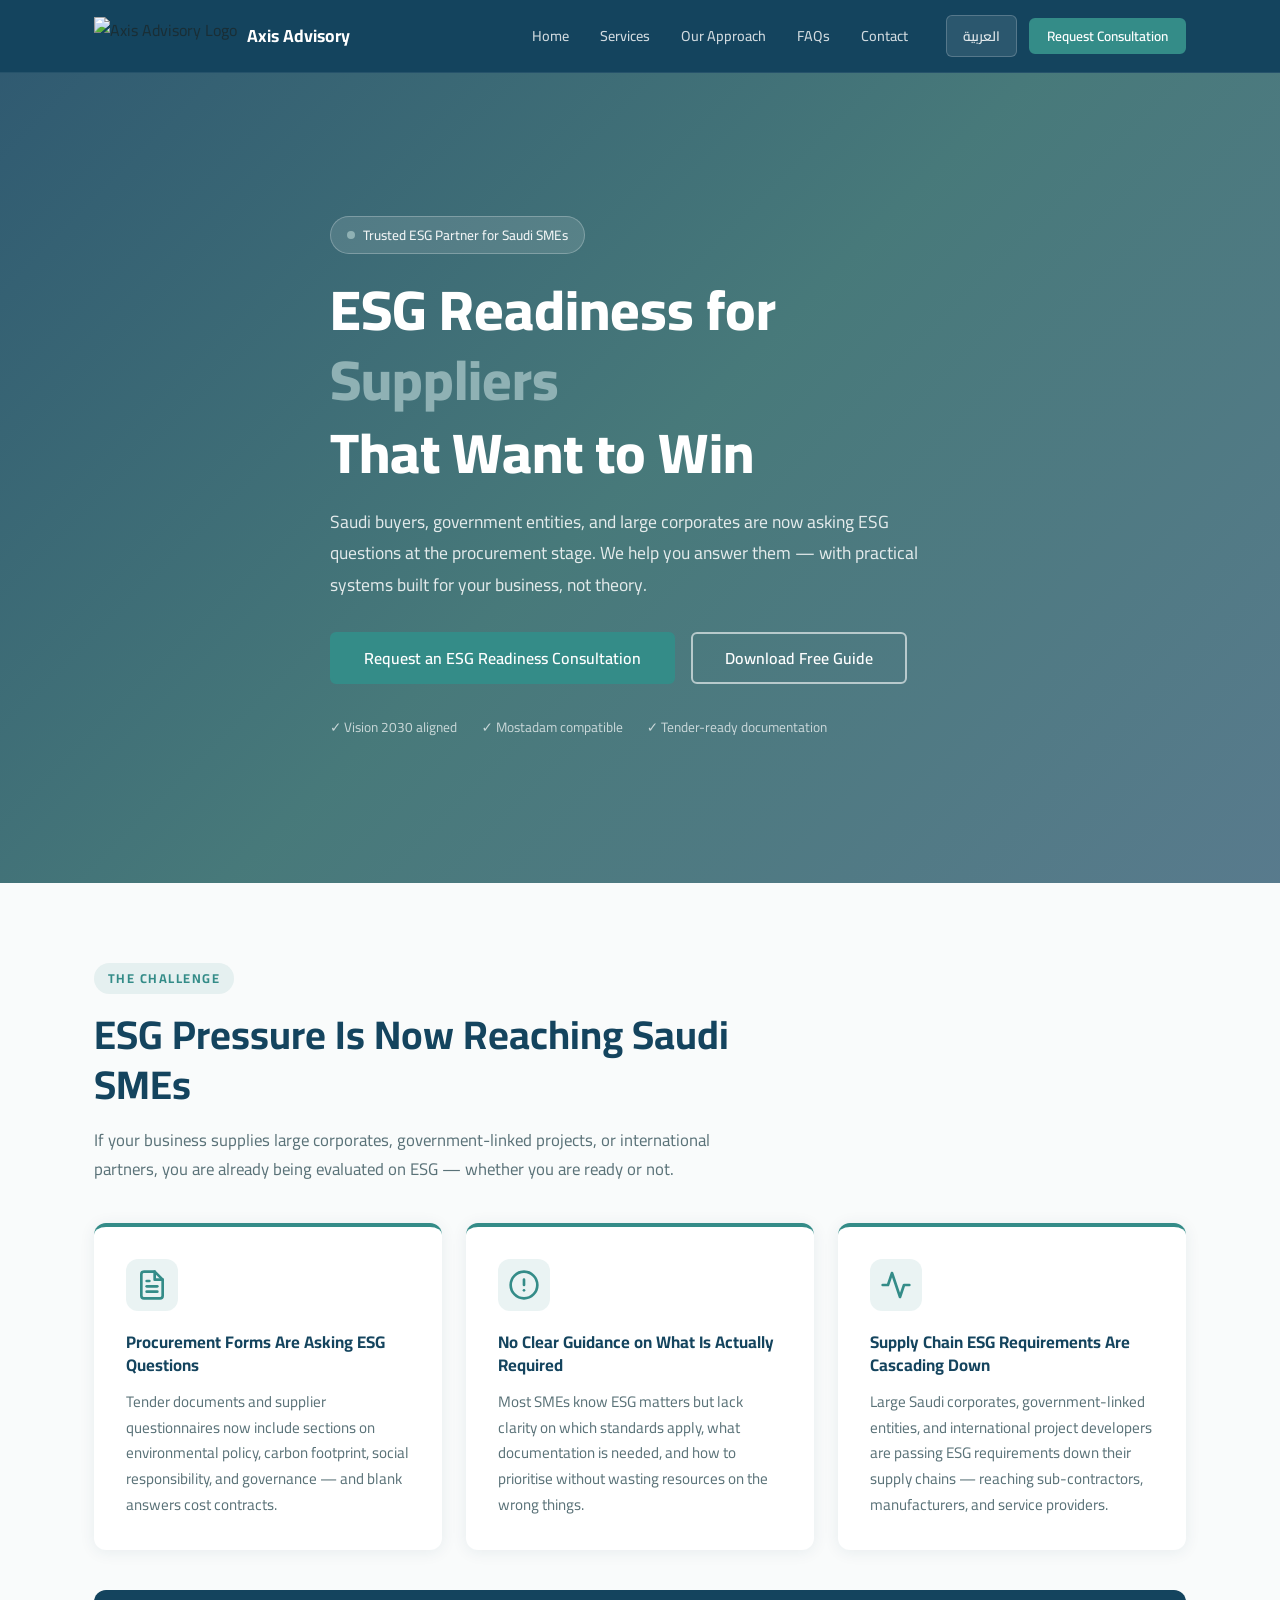
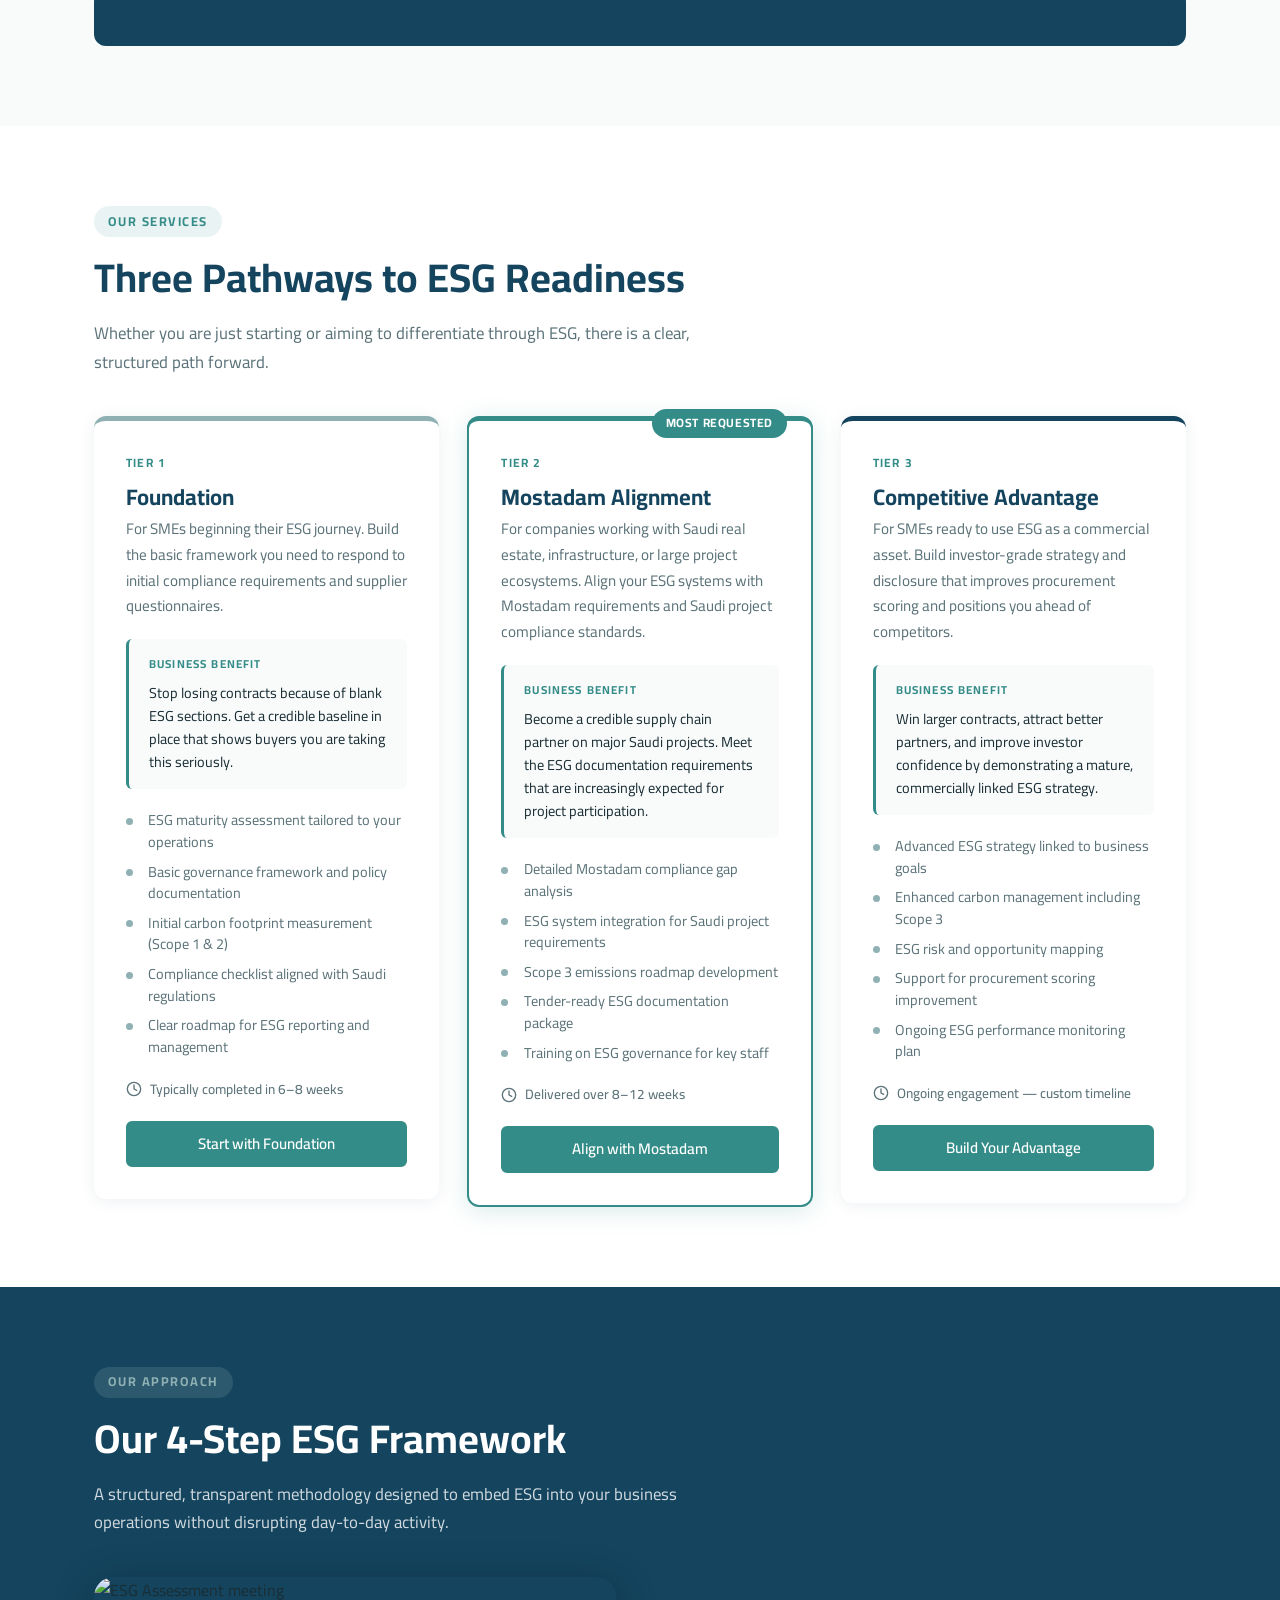
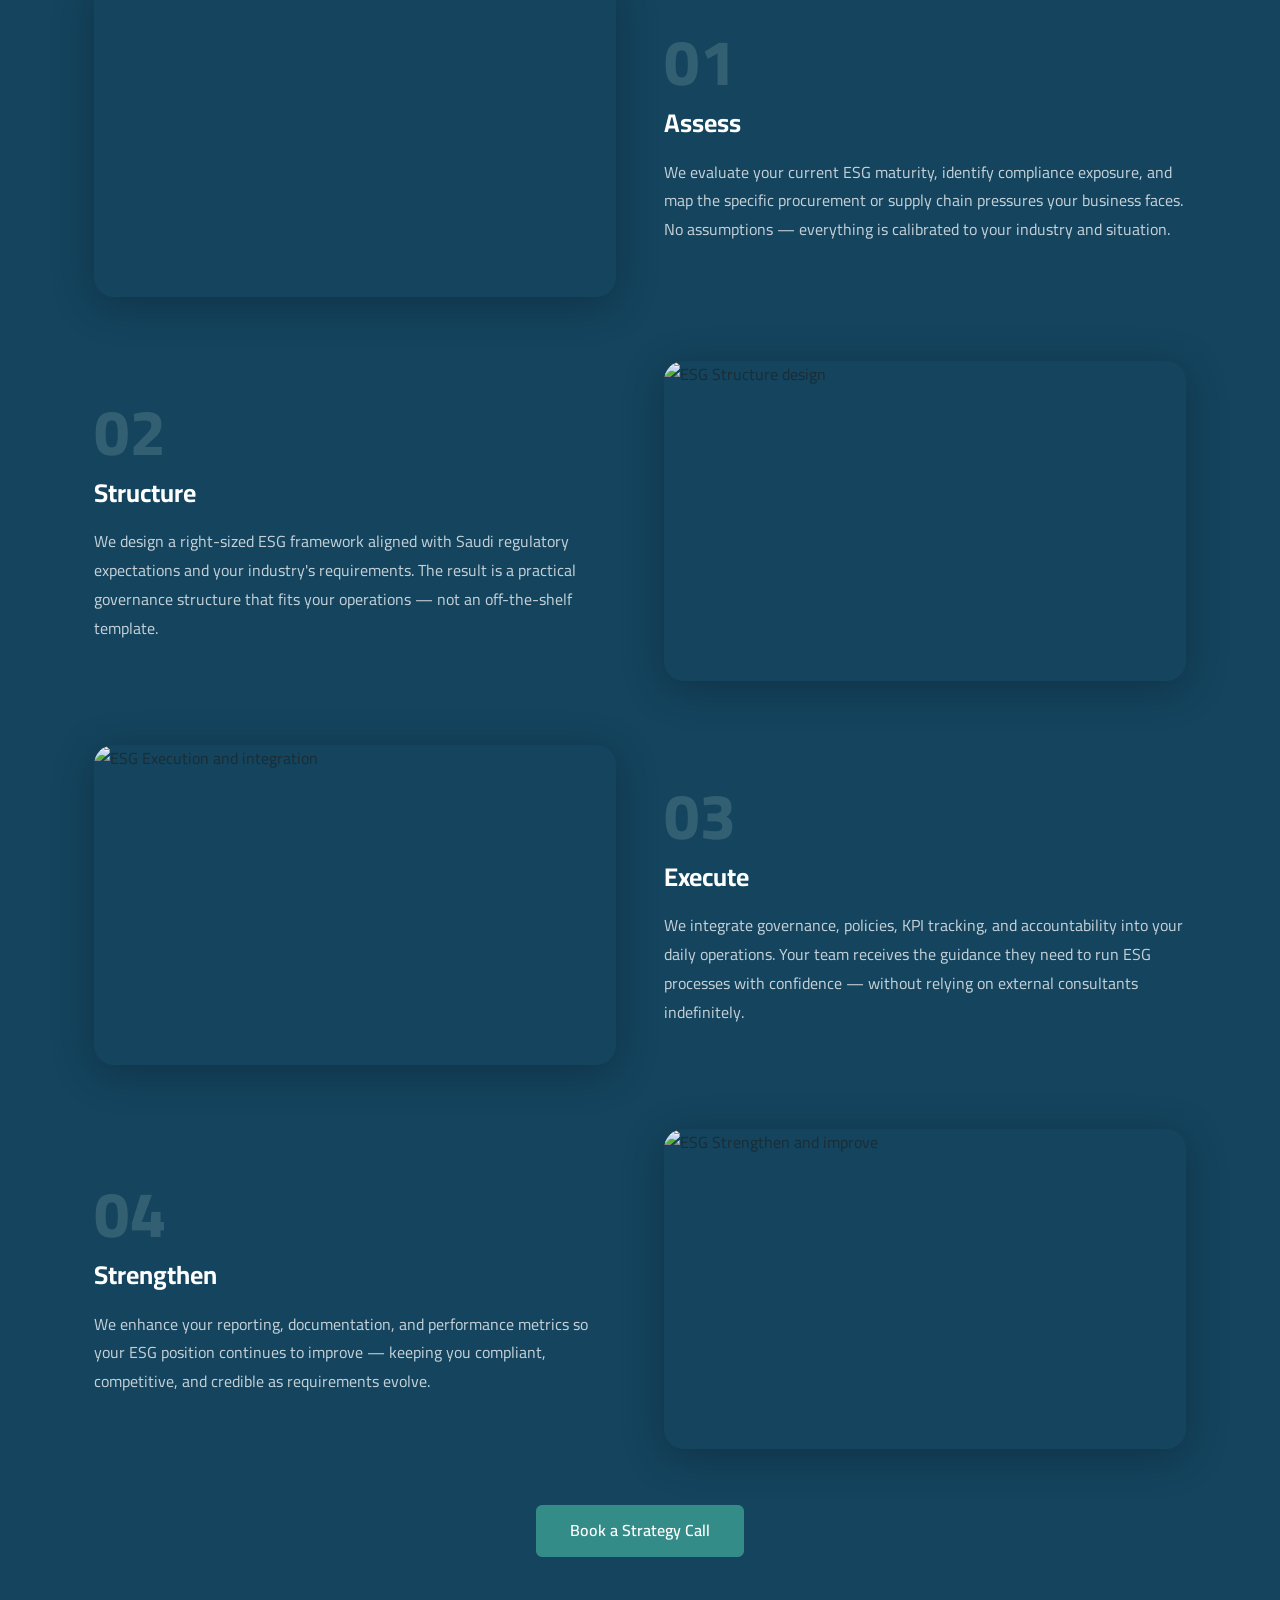
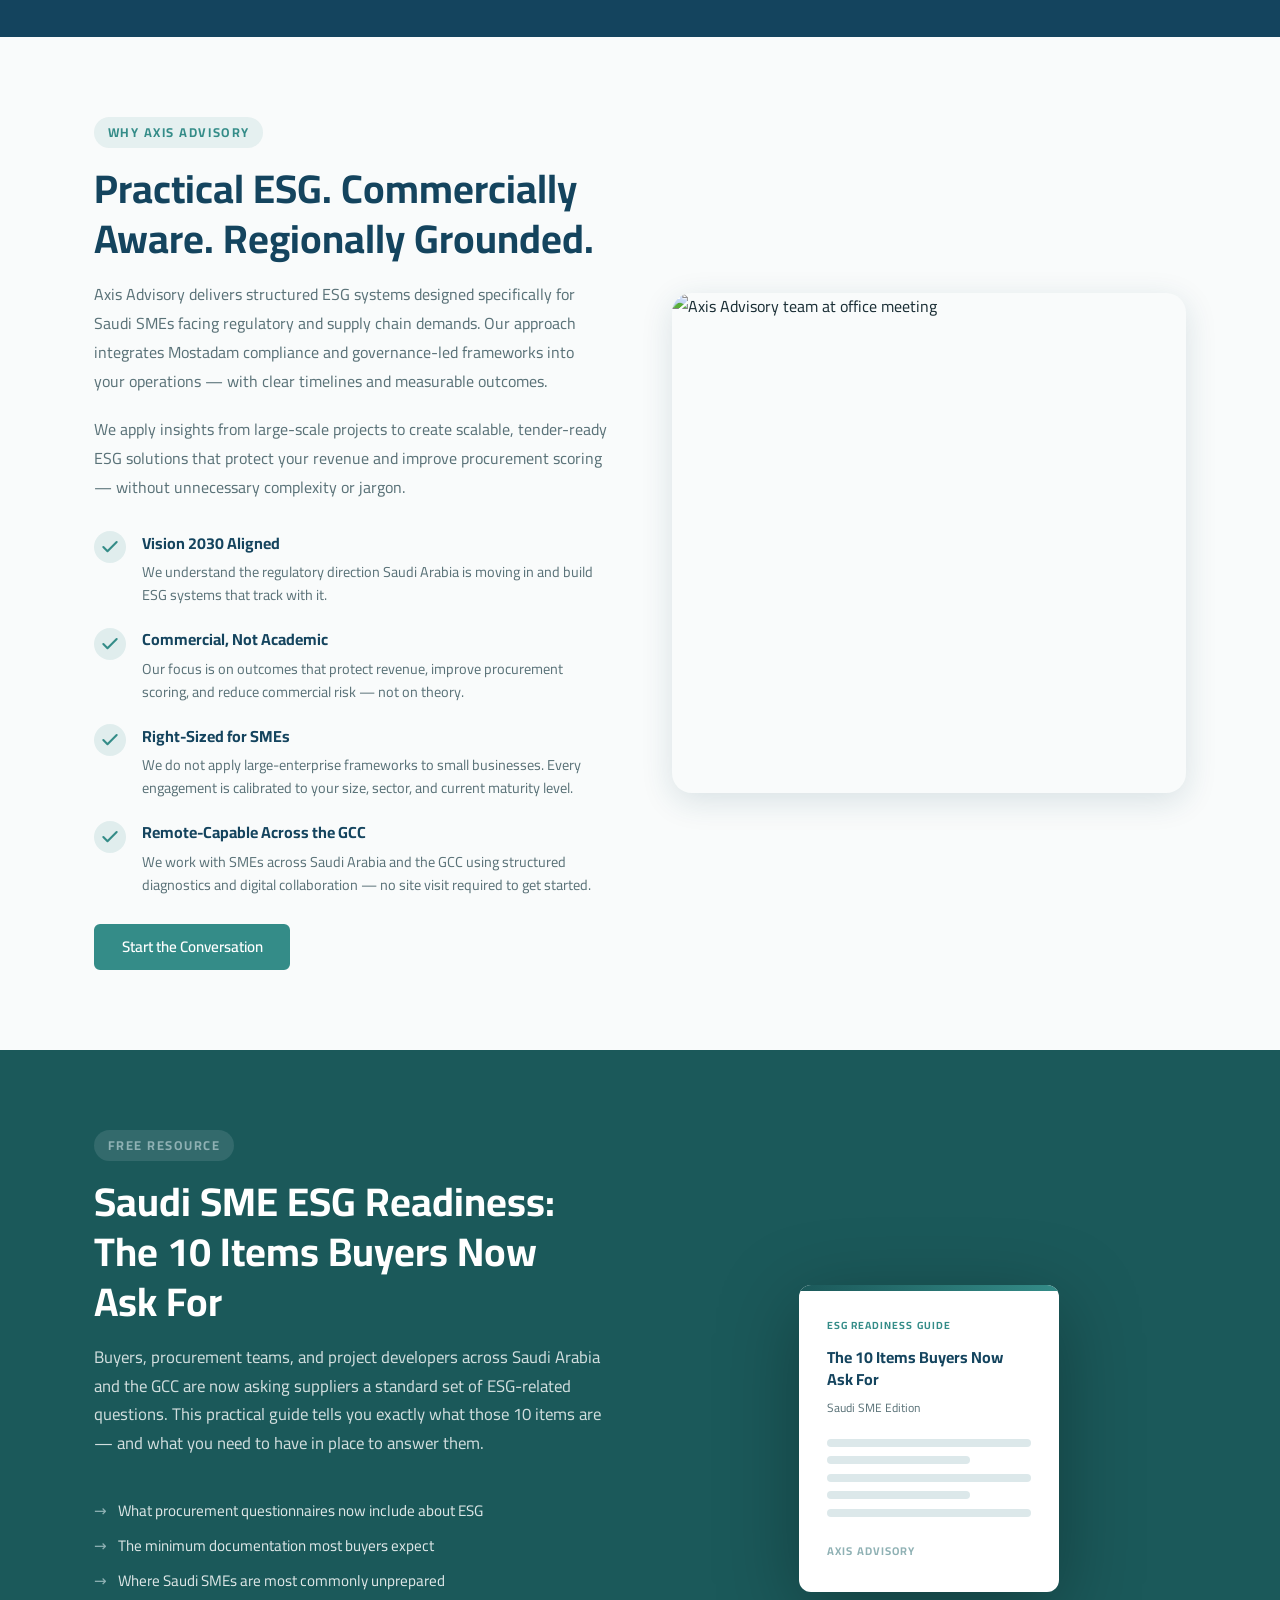
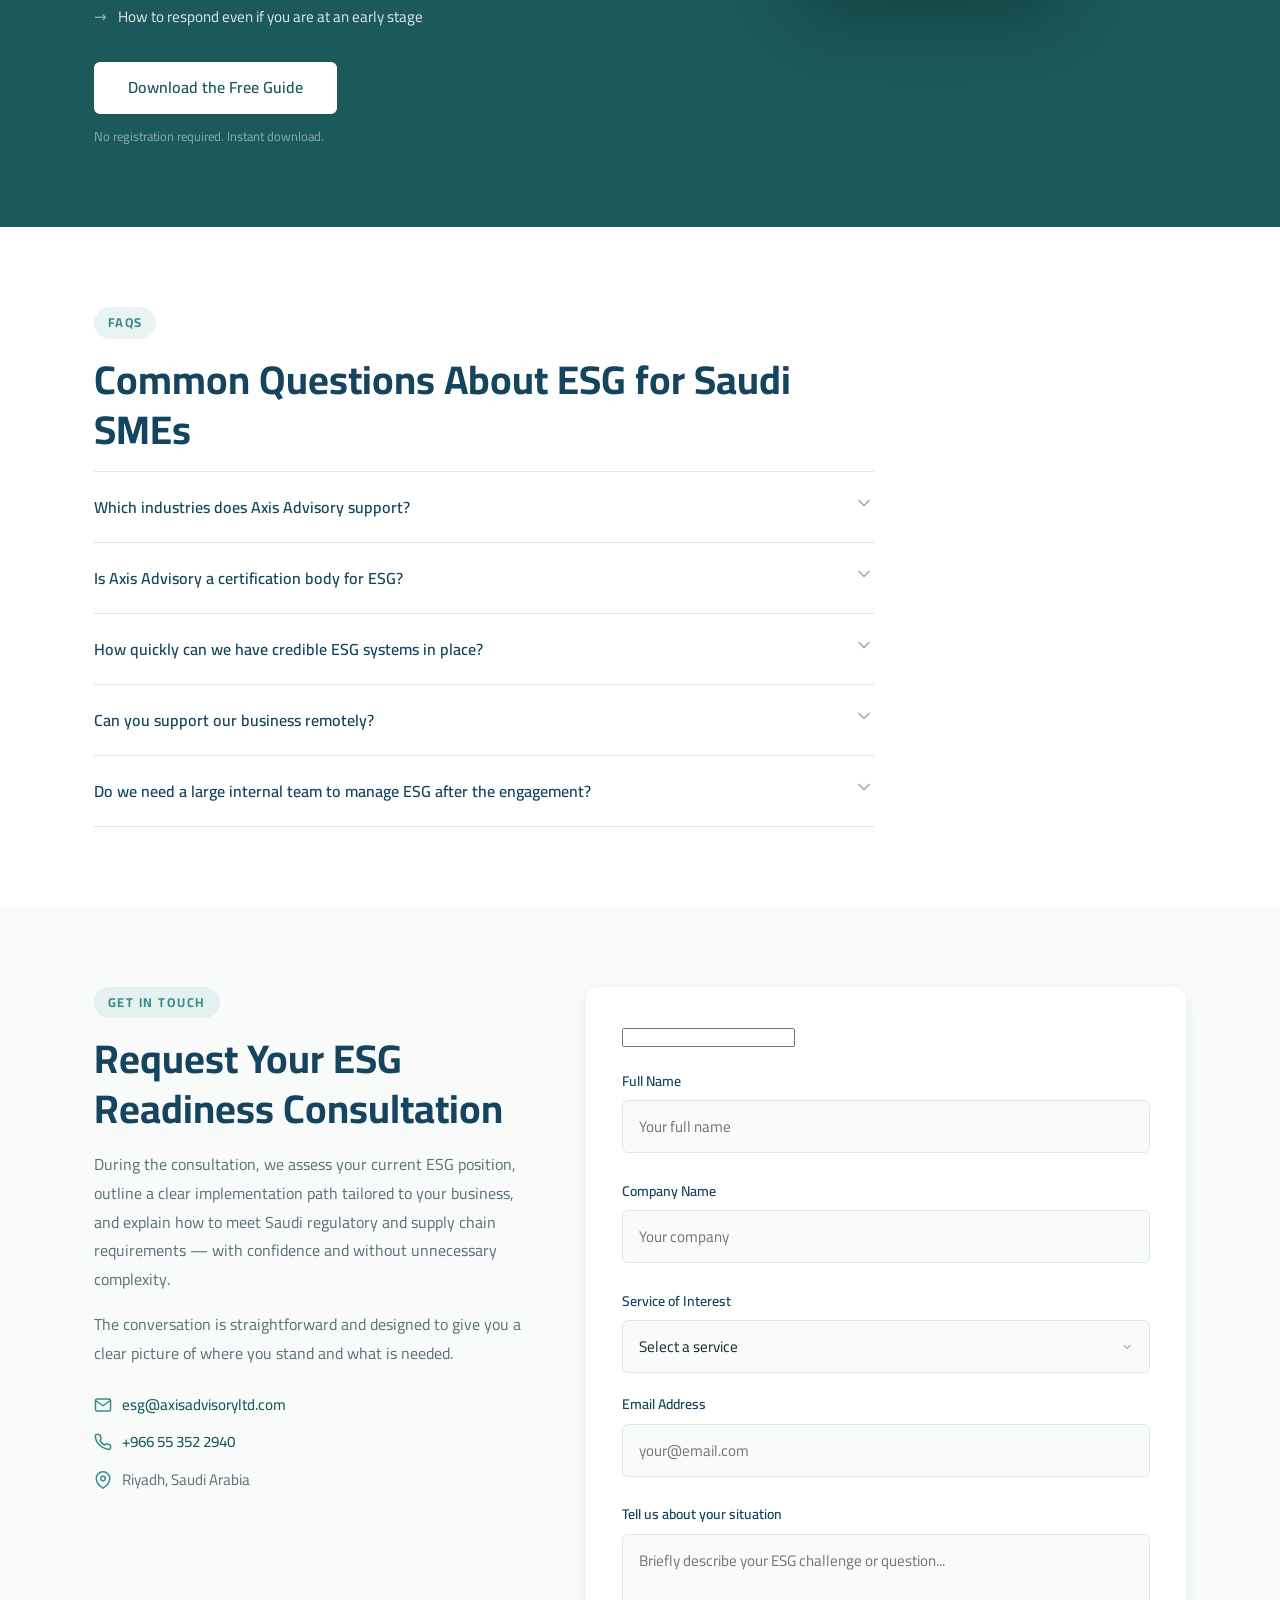
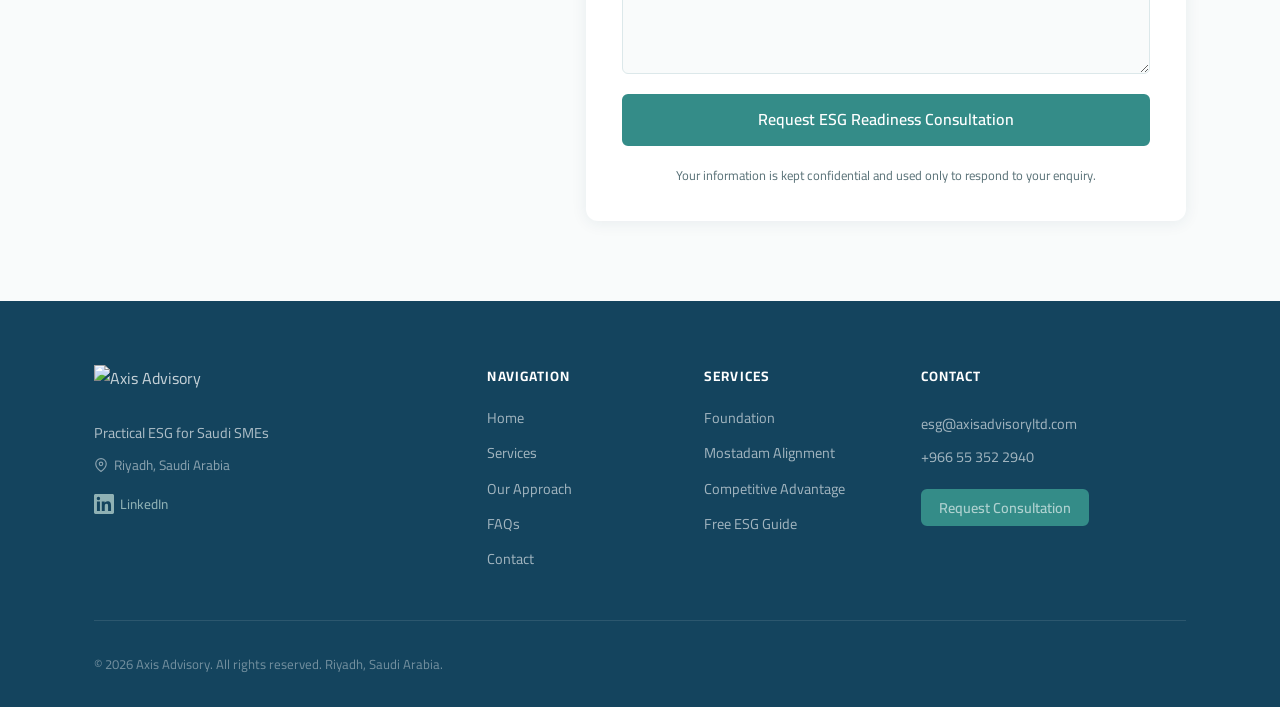
==== commit 815cad15: "Fix download button — link PDF guide directly with download attribute" ====
--- a/axis-advisory-site/index.html
+++ b/axis-advisory-site/index.html
@@ -342,7 +342,7 @@
         <div class="process-step">
           <div class="process-step-img">
             <img
-              src="https://lirp.cdn-website.com/4d7f48cc/dms3rep/multi/opt/8026a828-27b0-4db7-b91e-6ce3885991e8-1920w.jpg"
+              src="https://images.unsplash.com/photo-1552664730-d307ca884978?w=800&q=80"
               alt="ESG Execution and integration"
               loading="lazy"
             />
@@ -475,8 +475,7 @@
             <li data-i18n="lm_item3">Where Saudi SMEs are most commonly unprepared</li>
             <li data-i18n="lm_item4">How to respond even if you are at an early stage</li>
           </ul>
-          <!-- Placeholder link — replace # with actual PDF URL when ready -->
-          <a href="#" class="btn btn-white btn-lg" data-i18n="lm_cta">Download the Free Guide</a>
+          <a href="Saudi-SME-ESG-Readiness-Guide.pdf" download="Saudi-SME-ESG-Readiness-Guide.pdf" class="btn btn-white btn-lg" data-i18n="lm_cta">Download the Free Guide</a>
           <p class="lead-magnet-note" data-i18n="lm_note">No registration required. Instant download.</p>
         </div>
 
@@ -621,22 +620,18 @@
           </div>
         </div>
 
-        <!-- ======================================================
-             CONTACT FORM
-             To connect this form to a service, choose one of:
-             1. Formspree: add action="https://formspree.io/f/YOUR_ID" method="POST"
-             2. Netlify: add netlify attribute to <form> tag
-             3. Getform.io: add action="https://getform.io/f/YOUR_ID" method="POST"
-        ====================================================== -->
         <form
           class="contact-form"
           id="contact-form"
           novalidate
           aria-label="ESG Consultation Request Form"
-          <!-- FORM SERVICE: Replace the comment above with your form action attribute -->
-          <!-- Example (Formspree): action="https://formspree.io/f/YOUR_FORM_ID" method="POST" -->
         >
-          <div class="form-group">
+          <!-- Honeypot: hidden from humans, bots fill it — submission is silently discarded -->
+          <div class="form-honeypot" aria-hidden="true">
+            <input type="text" name="_gotcha" id="_gotcha" tabindex="-1" autocomplete="off" />
+          </div>
+
+          <div class="form-group" id="fg-name">
             <label for="name" data-i18n="form_name_label">Full Name</label>
             <input
               type="text"
@@ -647,9 +642,10 @@
               data-i18n-placeholder="form_name_placeholder"
               placeholder="Your full name"
             />
-          </div>
-
-          <div class="form-group">
+            <span class="form-field-error" id="err-name" role="alert" aria-live="polite"></span>
+          </div>
+
+          <div class="form-group" id="fg-company">
             <label for="company" data-i18n="form_company_label">Company Name</label>
             <input
               type="text"
@@ -660,22 +656,21 @@
               data-i18n-placeholder="form_company_placeholder"
               placeholder="Your company"
             />
+            <span class="form-field-error" id="err-company" role="alert" aria-live="polite"></span>
           </div>
 
           <div class="form-group">
-            <label for="role" data-i18n="form_role_label">Your Role</label>
-            <select id="role" name="role">
-              <option value="" data-i18n="form_role_default">Select your role</option>
-              <option value="owner" data-i18n="form_role_owner">Owner / Founder</option>
-              <option value="coo" data-i18n="form_role_coo">COO</option>
-              <option value="cfo" data-i18n="form_role_cfo">CFO</option>
-              <option value="compliance" data-i18n="form_role_compliance">Head of Compliance</option>
-              <option value="procurement" data-i18n="form_role_procurement">Procurement Director</option>
-              <option value="other" data-i18n="form_role_other">Other</option>
+            <label for="service" data-i18n="form_service_label">Service of Interest</label>
+            <select id="service" name="service">
+              <option value="" data-i18n="form_service_default">Select a service</option>
+              <option value="foundation" data-i18n="form_service_foundation">Foundation (Tier 1)</option>
+              <option value="mostadam" data-i18n="form_service_mostadam">Mostadam Alignment (Tier 2)</option>
+              <option value="competitive" data-i18n="form_service_competitive">Competitive Advantage (Tier 3)</option>
+              <option value="unsure" data-i18n="form_service_unsure">Not sure yet</option>
             </select>
           </div>
 
-          <div class="form-group">
+          <div class="form-group" id="fg-email">
             <label for="email" data-i18n="form_email_label">Email Address</label>
             <input
               type="email"
@@ -686,6 +681,7 @@
               data-i18n-placeholder="form_email_placeholder"
               placeholder="your@email.com"
             />
+            <span class="form-field-error" id="err-email" role="alert" aria-live="polite"></span>
           </div>
 
           <div class="form-group">
@@ -699,6 +695,9 @@
             ></textarea>
           </div>
 
+          <!-- Form-level feedback (server errors) -->
+          <div class="form-message form-message--error" id="form-error" role="alert" aria-live="polite" hidden></div>
+
           <button type="submit" class="btn btn-primary btn-lg form-submit" data-i18n="form_submit">
             Request ESG Readiness Consultation
           </button>
@@ -708,6 +707,15 @@
           </p>
 
         </form>
+
+        <!-- Success state — shown after successful submission -->
+        <div class="form-success" id="form-success" hidden aria-live="polite">
+          <div class="form-success__icon" aria-hidden="true">✓</div>
+          <h3 class="form-success__title" data-i18n="form_success_title">Thank you!</h3>
+          <p class="form-success__body" data-i18n="form_success_body">
+            We've received your request and will be in touch within one business day.
+          </p>
+        </div>
 
       </div>
     </div>
@@ -788,4 +796,4 @@
   <script src="script.js"></script>
 
 </body>
-</html>
+</html>
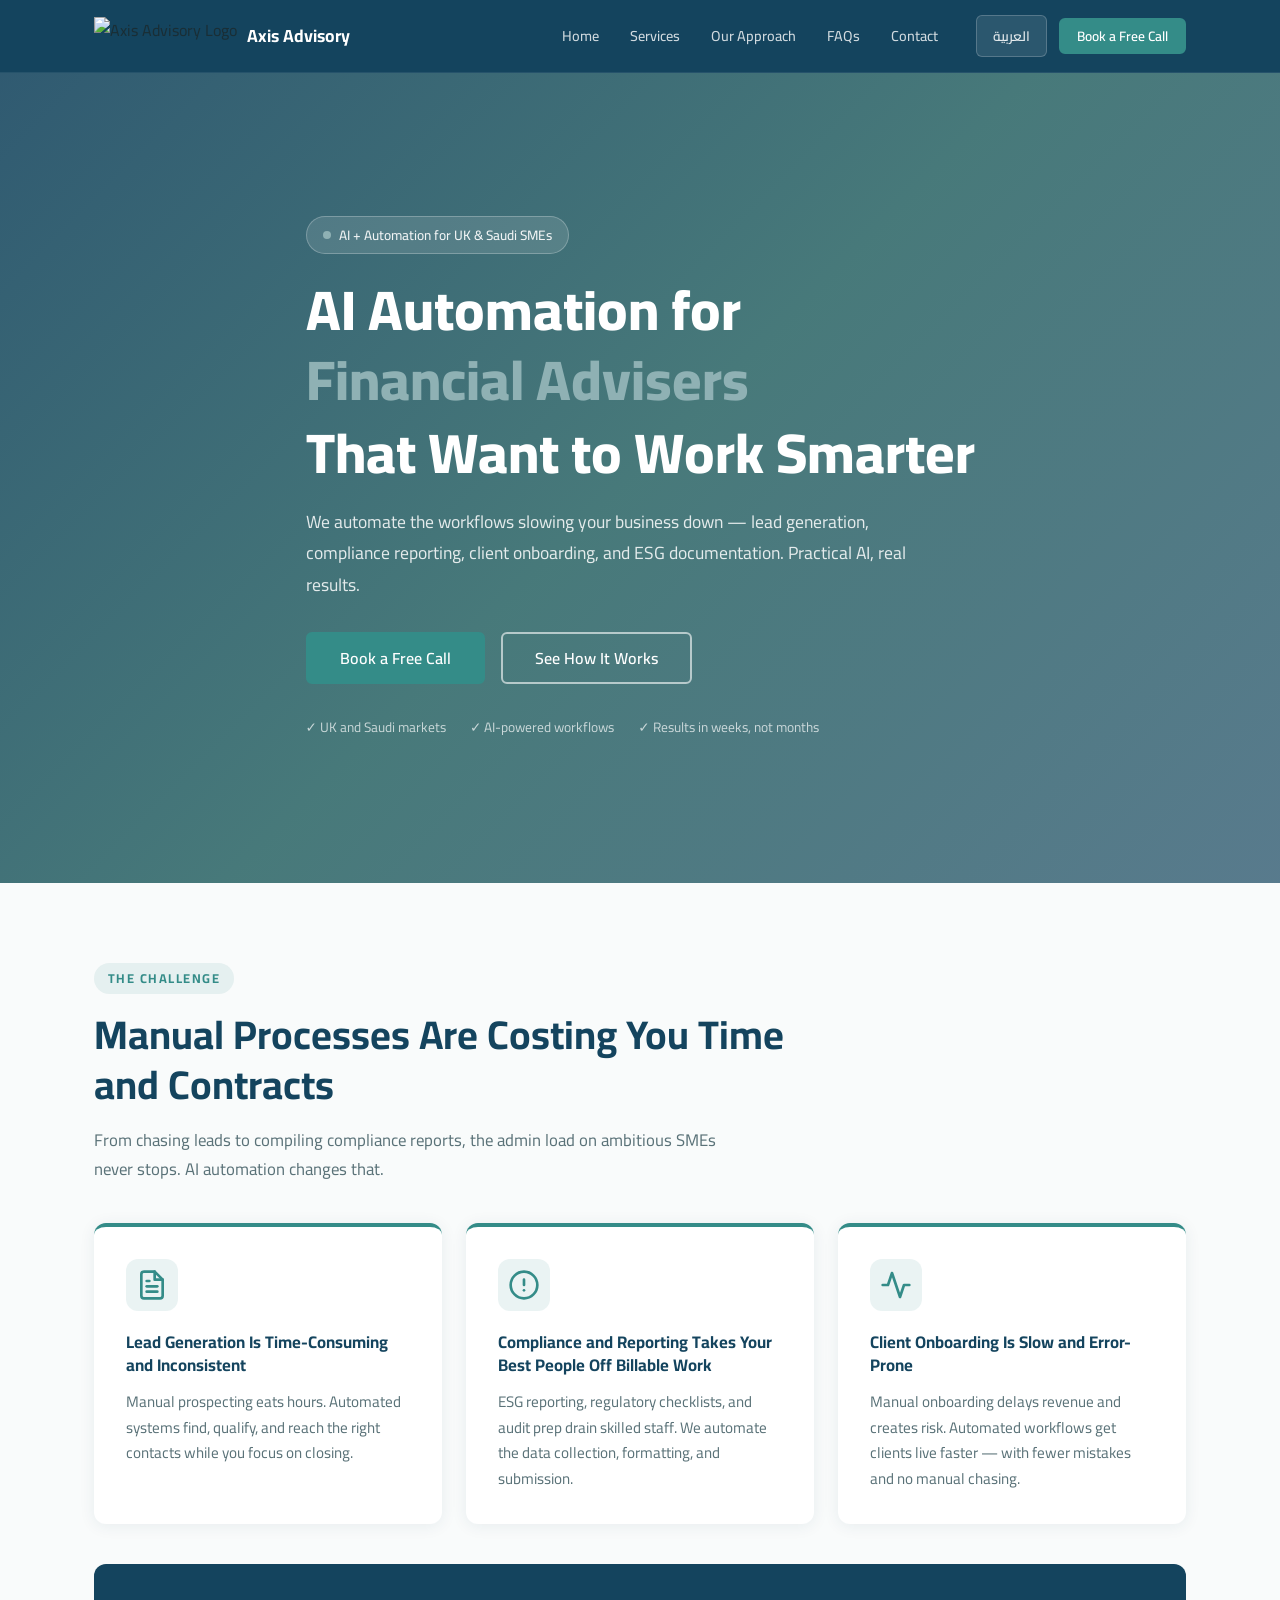
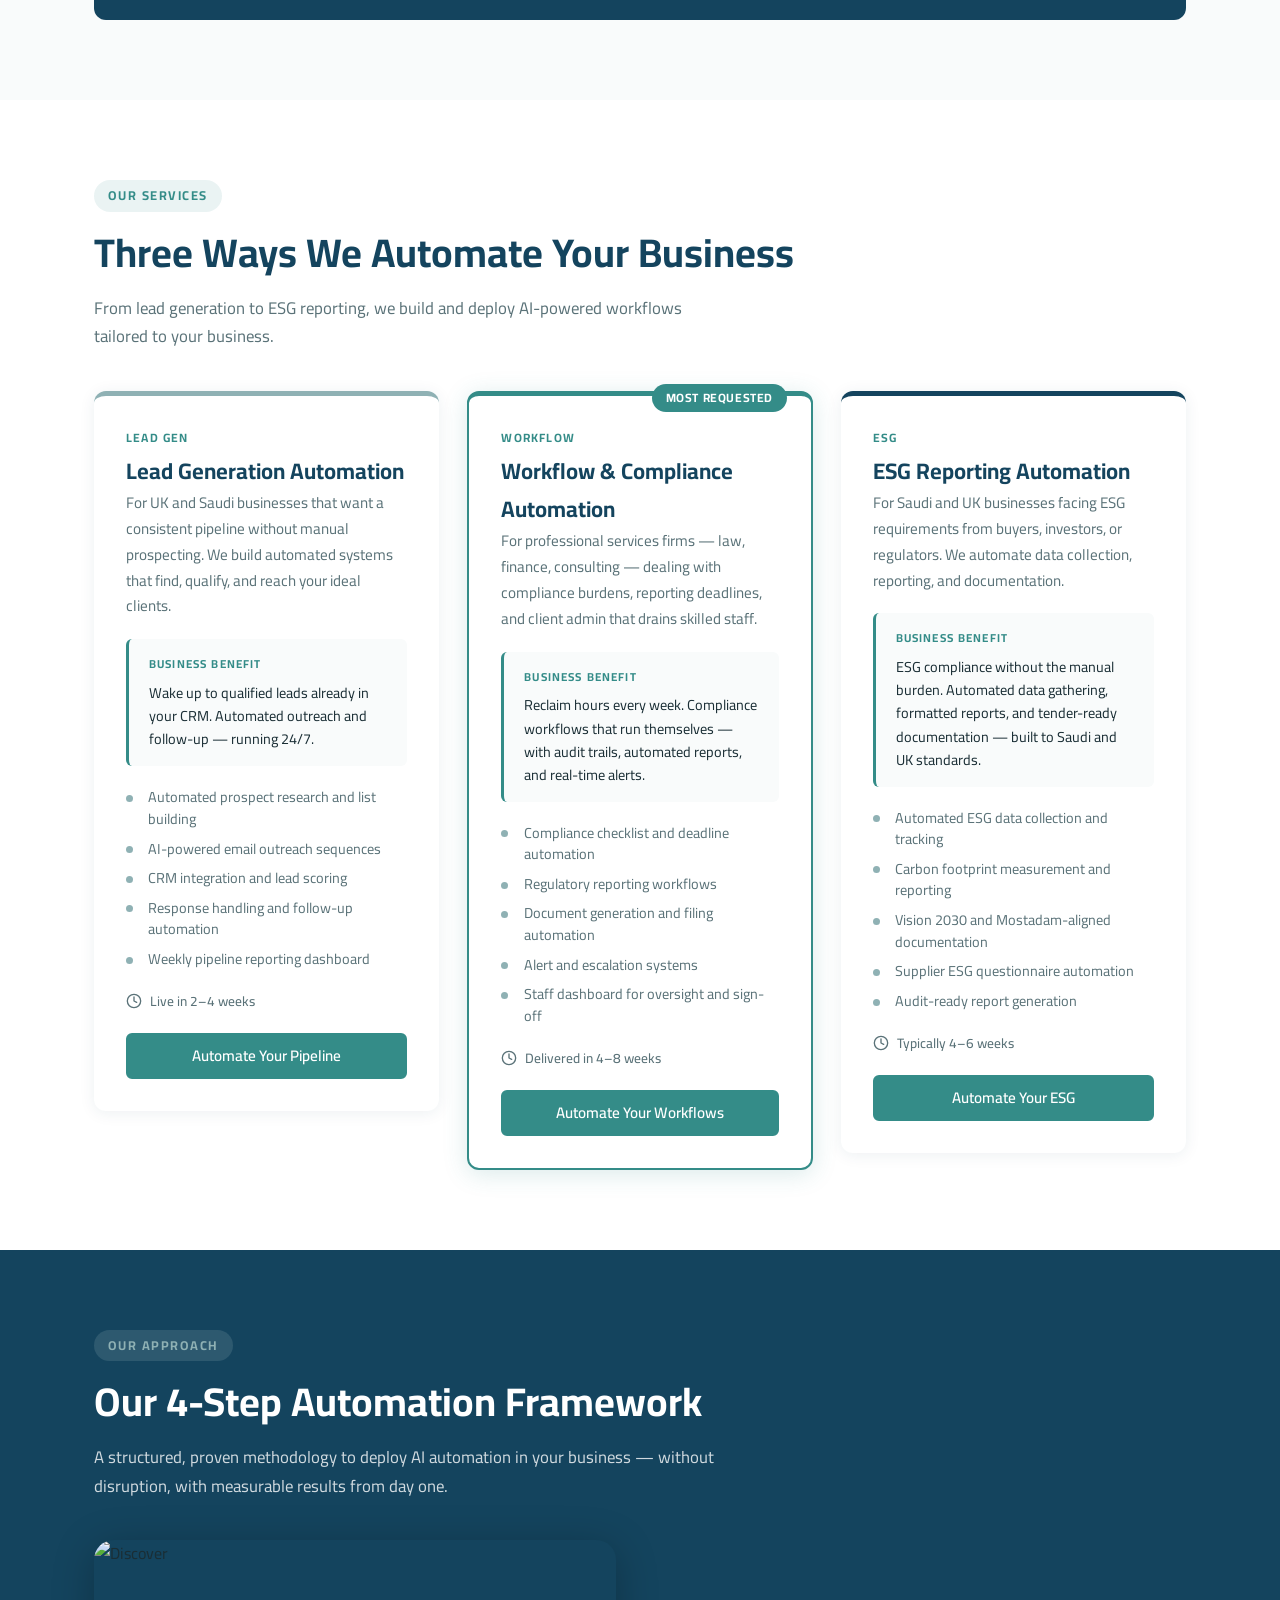
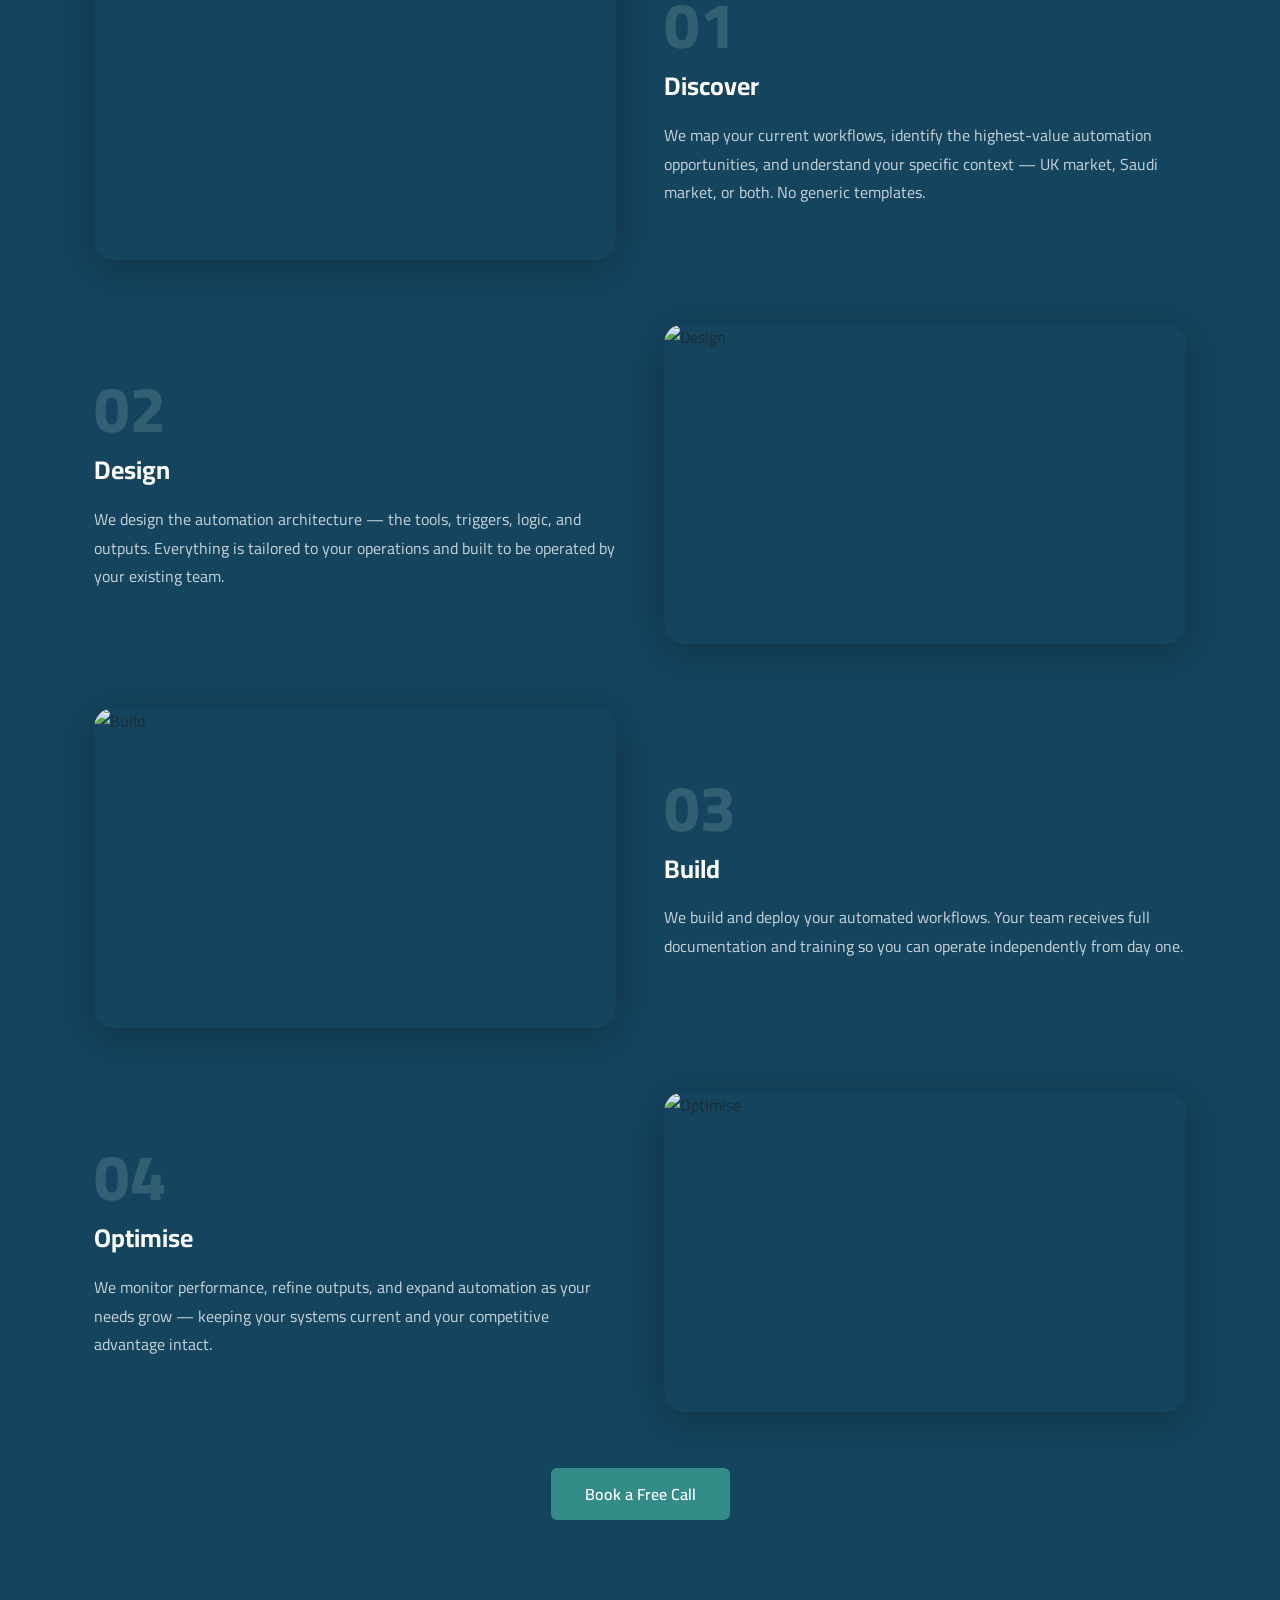
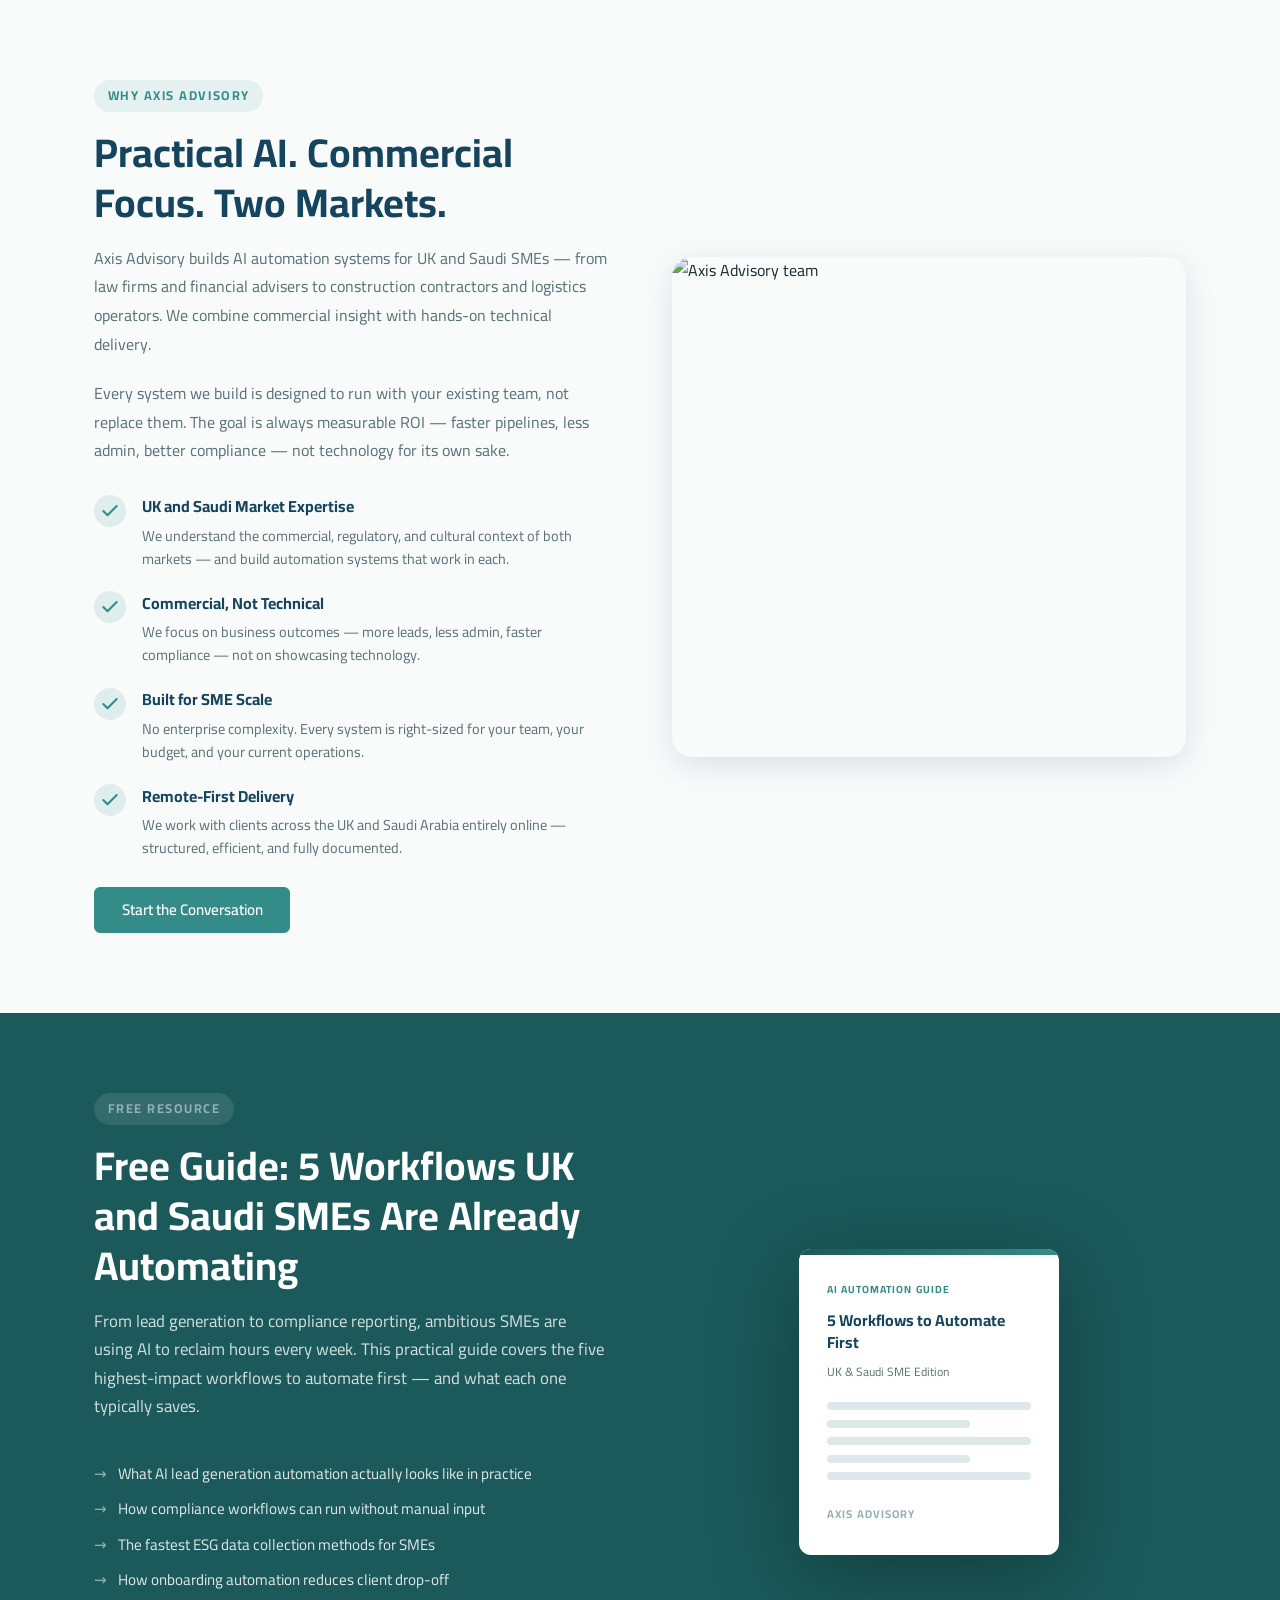
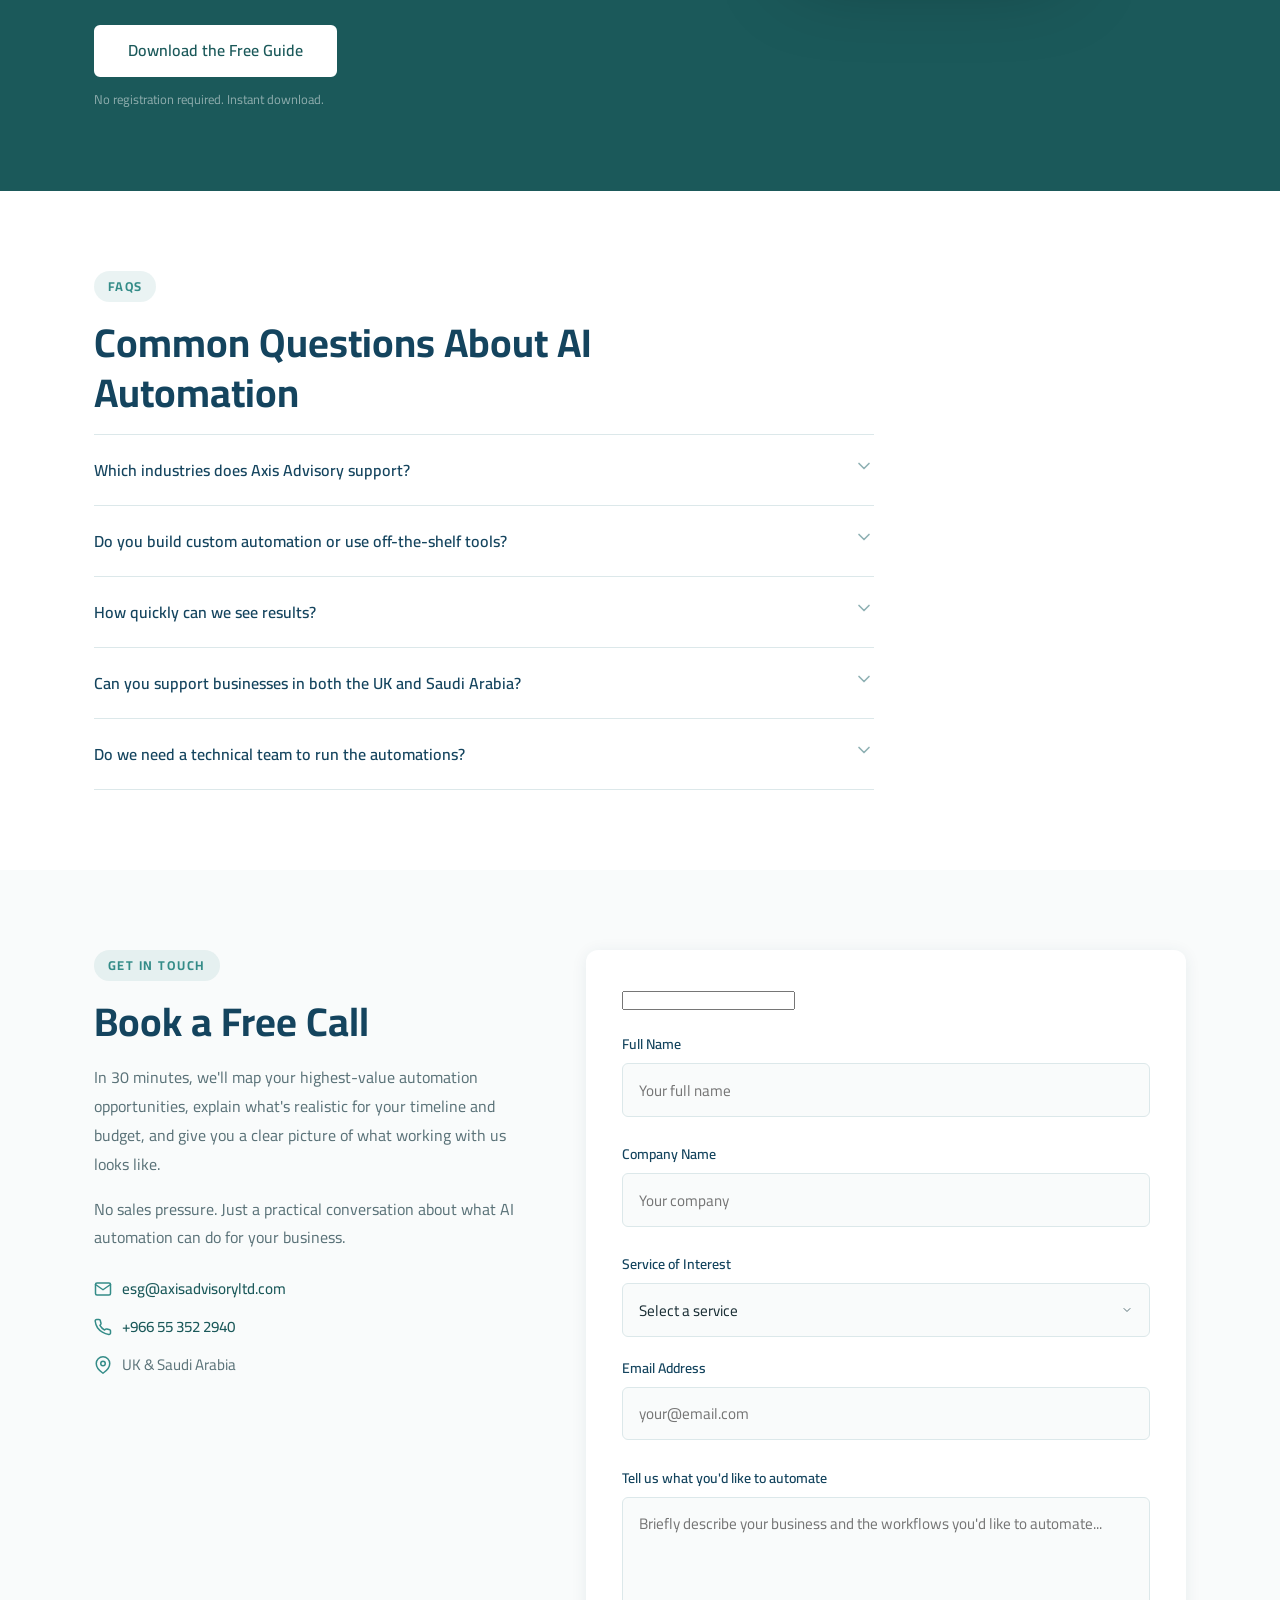
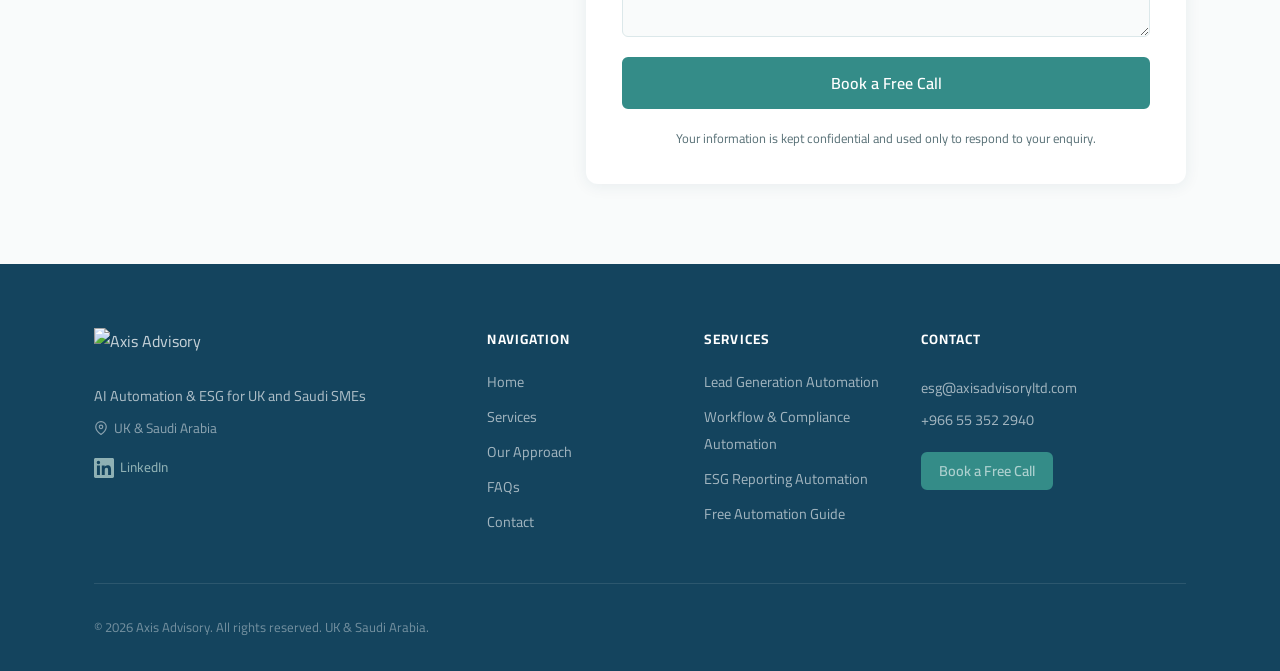
==== commit cd9e099b: "Fix: push updated files to axis-advisory-site/ subdirectory for Cloudflare Pages" ====
--- a/axis-advisory-site/index.html
+++ b/axis-advisory-site/index.html
@@ -3,8 +3,8 @@
 <head>
   <meta charset="UTF-8" />
   <meta name="viewport" content="width=device-width, initial-scale=1.0" />
-  <meta name="description" content="Axis Advisory — Practical ESG readiness for Saudi SMEs. Help your business respond to procurement, supply chain, and regulatory ESG demands." />
-  <title>Axis Advisory | ESG Readiness for Saudi SMEs</title>
+  <meta name="description" content="Axis Advisory — AI automation and ESG for UK and Saudi businesses. We automate lead generation, compliance workflows, reporting, and client onboarding so you can grow faster." />
+  <title>Axis Advisory | AI Automation &amp; ESG for UK and Saudi SMEs</title>
 
   <!-- Google Fonts: Cairo works for both Latin and Arabic scripts -->
   <link rel="preconnect" href="https://fonts.googleapis.com" />
@@ -52,7 +52,7 @@
 
         <!-- Primary CTA -->
         <a href="#contact" class="btn btn-primary btn-sm nav-cta" data-i18n="nav_cta">
-          Request Consultation
+          Book a Free Call
         </a>
       </div>
 
@@ -80,7 +80,7 @@
       </ul>
       <div class="mobile-menu-actions">
         <button id="lang-toggle-mobile" class="lang-toggle-btn" data-i18n="lang_toggle">العربية</button>
-        <a href="#contact" class="btn btn-primary" data-i18n="nav_cta">Request Consultation</a>
+        <a href="#contact" class="btn btn-primary" data-i18n="nav_cta">Book a Free Call</a>
       </div>
     </div>
   </header>
@@ -93,44 +93,43 @@
     <div class="hero-overlay"></div>
     <div class="container hero-content">
 
-      <!-- Badge (inspired by animated-hero pill badge) -->
+      <!-- Badge -->
       <div class="hero-badge">
         <span class="hero-badge-dot"></span>
-        <span data-i18n="hero_badge">Trusted ESG Partner for Saudi SMEs</span>
+        <span data-i18n="hero_badge">AI + Automation for UK &amp; Saudi SMEs</span>
       </div>
 
       <!-- Animated headline with rotating words -->
       <h1 class="hero-headline">
-        <span data-i18n="hero_headline_prefix">ESG Readiness for</span>
+        <span data-i18n="hero_headline_prefix">AI Automation for</span>
         <span class="rotating-wrapper" aria-live="polite" aria-atomic="true">
-          <!-- Rotating words injected by JS -->
           <span class="rotating-word active" id="rotating-word-0"></span>
           <span class="rotating-word"         id="rotating-word-1"></span>
           <span class="rotating-word"         id="rotating-word-2"></span>
           <span class="rotating-word"         id="rotating-word-3"></span>
           <span class="rotating-word"         id="rotating-word-4"></span>
         </span>
-        <span data-i18n="hero_headline_suffix">That Want to Win</span>
+        <span data-i18n="hero_headline_suffix">That Want to Work Smarter</span>
       </h1>
 
       <p class="hero-sub" data-i18n="hero_sub">
-        Saudi buyers, government entities, and large corporates are now asking ESG questions at the procurement stage. We help you answer them — with practical systems built for your business, not theory.
+        We automate the workflows slowing your business down — lead generation, compliance reporting, client onboarding, and ESG documentation. Practical AI, real results.
       </p>
 
       <div class="hero-ctas">
         <a href="#contact" class="btn btn-primary btn-lg" data-i18n="hero_cta_primary">
-          Request an ESG Readiness Consultation
+          Book a Free Call
         </a>
         <a href="#resources" class="btn btn-outline-light btn-lg" data-i18n="hero_cta_secondary">
-          Download Free Guide
+          See How It Works
         </a>
       </div>
 
       <!-- Trust indicator strip -->
       <div class="hero-trust">
-        <span data-i18n="hero_trust_1">✓ Vision 2030 aligned</span>
-        <span data-i18n="hero_trust_2">✓ Mostadam compatible</span>
-        <span data-i18n="hero_trust_3">✓ Tender-ready documentation</span>
+        <span data-i18n="hero_trust_1">✓ UK and Saudi markets</span>
+        <span data-i18n="hero_trust_2">✓ AI-powered workflows</span>
+        <span data-i18n="hero_trust_3">✓ Results in weeks, not months</span>
       </div>
 
     </div>
@@ -145,10 +144,10 @@
 
       <div class="section-label" data-i18n="problem_label">The Challenge</div>
       <h2 class="section-headline" data-i18n="problem_headline">
-        ESG Pressure Is Now Reaching Saudi SMEs
+        Manual Processes Are Costing You Time and Contracts
       </h2>
       <p class="section-sub" data-i18n="problem_sub">
-        If your business supplies large corporates, government-linked projects, or international partners, you are already being evaluated on ESG — whether you are ready or not.
+        From chasing leads to compiling compliance reports, the admin load on ambitious SMEs never stops. AI automation changes that.
       </p>
 
       <!-- Pain points grid -->
@@ -158,24 +157,24 @@
           <div class="pain-icon">
             <svg xmlns="http://www.w3.org/2000/svg" width="32" height="32" viewBox="0 0 24 24" fill="none" stroke="currentColor" stroke-width="2" stroke-linecap="round" stroke-linejoin="round" aria-hidden="true"><path d="M14 2H6a2 2 0 0 0-2 2v16a2 2 0 0 0 2 2h12a2 2 0 0 0 2-2V8z"/><polyline points="14 2 14 8 20 8"/><line x1="16" y1="13" x2="8" y2="13"/><line x1="16" y1="17" x2="8" y2="17"/><polyline points="10 9 9 9 8 9"/></svg>
           </div>
-          <h3 data-i18n="pain1_title">Procurement Forms Are Asking ESG Questions</h3>
-          <p data-i18n="pain1_body">Tender documents and supplier questionnaires now include sections on environmental policy, carbon footprint, social responsibility, and governance — and blank answers cost contracts.</p>
+          <h3 data-i18n="pain1_title">Lead Generation Is Time-Consuming and Inconsistent</h3>
+          <p data-i18n="pain1_body">Manual prospecting eats hours. Automated systems find, qualify, and reach the right contacts while you focus on closing.</p>
         </div>
 
         <div class="pain-card">
           <div class="pain-icon">
             <svg xmlns="http://www.w3.org/2000/svg" width="32" height="32" viewBox="0 0 24 24" fill="none" stroke="currentColor" stroke-width="2" stroke-linecap="round" stroke-linejoin="round" aria-hidden="true"><circle cx="12" cy="12" r="10"/><line x1="12" y1="8" x2="12" y2="12"/><line x1="12" y1="16" x2="12.01" y2="16"/></svg>
           </div>
-          <h3 data-i18n="pain2_title">No Clear Guidance on What Is Actually Required</h3>
-          <p data-i18n="pain2_body">Most SMEs know ESG matters but lack clarity on which standards apply, what documentation is needed, and how to prioritise without wasting resources on the wrong things.</p>
+          <h3 data-i18n="pain2_title">Compliance and Reporting Takes Your Best People Off Billable Work</h3>
+          <p data-i18n="pain2_body">ESG reporting, regulatory checklists, and audit prep drain skilled staff. We automate the data collection, formatting, and submission.</p>
         </div>
 
         <div class="pain-card">
           <div class="pain-icon">
             <svg xmlns="http://www.w3.org/2000/svg" width="32" height="32" viewBox="0 0 24 24" fill="none" stroke="currentColor" stroke-width="2" stroke-linecap="round" stroke-linejoin="round" aria-hidden="true"><polyline points="22 12 18 12 15 21 9 3 6 12 2 12"/></svg>
           </div>
-          <h3 data-i18n="pain3_title">Supply Chain ESG Requirements Are Cascading Down</h3>
-          <p data-i18n="pain3_body">Large Saudi corporates, government-linked entities, and international project developers are passing ESG requirements down their supply chains — reaching sub-contractors, manufacturers, and service providers.</p>
+          <h3 data-i18n="pain3_title">Client Onboarding Is Slow and Error-Prone</h3>
+          <p data-i18n="pain3_body">Manual onboarding delays revenue and creates risk. Automated workflows get clients live faster — with fewer mistakes and no manual chasing.</p>
         </div>
 
       </div>
@@ -184,7 +183,7 @@
       <div class="problem-statement">
         <p data-i18n="problem_statement">
           <strong data-i18n="problem_statement_strong">The good news:</strong>
-          <span data-i18n="problem_statement_rest"> you do not need a large internal ESG team or a complex reporting system to respond confidently. You need a practical, right-sized framework that fits your business — and a clear roadmap to get there.</span>
+          <span data-i18n="problem_statement_rest"> you do not need a large tech team or enterprise budget. AI automation is now accessible for SMEs — and we make it practical.</span>
         </p>
       </div>
 
@@ -199,93 +198,93 @@
     <div class="container">
 
       <div class="section-label" data-i18n="services_label">Our Services</div>
-      <h2 class="section-headline" data-i18n="services_headline">Three Pathways to ESG Readiness</h2>
+      <h2 class="section-headline" data-i18n="services_headline">Three Ways We Automate Your Business</h2>
       <p class="section-sub" data-i18n="services_sub">
-        Whether you are just starting or aiming to differentiate through ESG, there is a clear, structured path forward.
+        From lead generation to ESG reporting, we build and deploy AI-powered workflows tailored to your business.
       </p>
 
       <div class="services-grid">
 
-        <!-- Service 1: Foundation -->
+        <!-- Service 1: Lead Generation Automation -->
         <div class="service-card service-card--foundation">
           <div class="service-card-header">
-            <div class="service-tier-label" data-i18n="s1_tier">Tier 1</div>
-            <h3 class="service-title" data-i18n="s1_title">Foundation</h3>
+            <div class="service-tier-label" data-i18n="s1_tier">Lead Gen</div>
+            <h3 class="service-title" data-i18n="s1_title">Lead Generation Automation</h3>
             <p class="service-desc" data-i18n="s1_desc">
-              For SMEs beginning their ESG journey. Build the basic framework you need to respond to initial compliance requirements and supplier questionnaires.
+              For UK and Saudi businesses that want a consistent pipeline without manual prospecting. We build automated systems that find, qualify, and reach your ideal clients.
             </p>
           </div>
           <div class="service-benefit">
             <div class="service-benefit-label" data-i18n="service_benefit_label">Business Benefit</div>
-            <p data-i18n="s1_benefit">Stop losing contracts because of blank ESG sections. Get a credible baseline in place that shows buyers you are taking this seriously.</p>
+            <p data-i18n="s1_benefit">Wake up to qualified leads already in your CRM. Automated outreach and follow-up — running 24/7.</p>
           </div>
           <ul class="service-deliverables" aria-label="Deliverables">
-            <li data-i18n="s1_d1">ESG maturity assessment tailored to your operations</li>
-            <li data-i18n="s1_d2">Basic governance framework and policy documentation</li>
-            <li data-i18n="s1_d3">Initial carbon footprint measurement (Scope 1 &amp; 2)</li>
-            <li data-i18n="s1_d4">Compliance checklist aligned with Saudi regulations</li>
-            <li data-i18n="s1_d5">Clear roadmap for ESG reporting and management</li>
+            <li data-i18n="s1_d1">Automated prospect research and list building</li>
+            <li data-i18n="s1_d2">AI-powered email outreach sequences</li>
+            <li data-i18n="s1_d3">CRM integration and lead scoring</li>
+            <li data-i18n="s1_d4">Response handling and follow-up automation</li>
+            <li data-i18n="s1_d5">Weekly pipeline reporting dashboard</li>
           </ul>
           <div class="service-timeline">
             <svg xmlns="http://www.w3.org/2000/svg" width="16" height="16" viewBox="0 0 24 24" fill="none" stroke="currentColor" stroke-width="2" stroke-linecap="round" stroke-linejoin="round" aria-hidden="true"><circle cx="12" cy="12" r="10"/><polyline points="12 6 12 12 16 14"/></svg>
-            <span data-i18n="s1_timeline">Typically completed in 6–8 weeks</span>
-          </div>
-          <a href="#contact" class="btn btn-primary service-cta" data-i18n="service_cta">Start with Foundation</a>
-        </div>
-
-        <!-- Service 2: Mostadam Alignment -->
+            <span data-i18n="s1_timeline">Live in 2–4 weeks</span>
+          </div>
+          <a href="#contact" class="btn btn-primary service-cta" data-i18n="service_cta">Automate Your Pipeline</a>
+        </div>
+
+        <!-- Service 2: Workflow & Compliance Automation -->
         <div class="service-card service-card--mostadam service-card--featured">
           <div class="service-featured-badge" data-i18n="service_popular">Most Requested</div>
           <div class="service-card-header">
-            <div class="service-tier-label" data-i18n="s2_tier">Tier 2</div>
-            <h3 class="service-title" data-i18n="s2_title">Mostadam Alignment</h3>
+            <div class="service-tier-label" data-i18n="s2_tier">Workflow</div>
+            <h3 class="service-title" data-i18n="s2_title">Workflow &amp; Compliance Automation</h3>
             <p class="service-desc" data-i18n="s2_desc">
-              For companies working with Saudi real estate, infrastructure, or large project ecosystems. Align your ESG systems with Mostadam requirements and Saudi project compliance standards.
+              For professional services firms — law, finance, consulting — dealing with compliance burdens, reporting deadlines, and client admin that drains skilled staff.
             </p>
           </div>
           <div class="service-benefit">
             <div class="service-benefit-label" data-i18n="service_benefit_label">Business Benefit</div>
-            <p data-i18n="s2_benefit">Become a credible supply chain partner on major Saudi projects. Meet the ESG documentation requirements that are increasingly expected for project participation.</p>
+            <p data-i18n="s2_benefit">Reclaim hours every week. Compliance workflows that run themselves — with audit trails, automated reports, and real-time alerts.</p>
           </div>
           <ul class="service-deliverables" aria-label="Deliverables">
-            <li data-i18n="s2_d1">Detailed Mostadam compliance gap analysis</li>
-            <li data-i18n="s2_d2">ESG system integration for Saudi project requirements</li>
-            <li data-i18n="s2_d3">Scope 3 emissions roadmap development</li>
-            <li data-i18n="s2_d4">Tender-ready ESG documentation package</li>
-            <li data-i18n="s2_d5">Training on ESG governance for key staff</li>
+            <li data-i18n="s2_d1">Compliance checklist and deadline automation</li>
+            <li data-i18n="s2_d2">Regulatory reporting workflows</li>
+            <li data-i18n="s2_d3">Document generation and filing automation</li>
+            <li data-i18n="s2_d4">Alert and escalation systems</li>
+            <li data-i18n="s2_d5">Staff dashboard for oversight and sign-off</li>
           </ul>
           <div class="service-timeline">
             <svg xmlns="http://www.w3.org/2000/svg" width="16" height="16" viewBox="0 0 24 24" fill="none" stroke="currentColor" stroke-width="2" stroke-linecap="round" stroke-linejoin="round" aria-hidden="true"><circle cx="12" cy="12" r="10"/><polyline points="12 6 12 12 16 14"/></svg>
-            <span data-i18n="s2_timeline">Delivered over 8–12 weeks</span>
-          </div>
-          <a href="#contact" class="btn btn-primary service-cta" data-i18n="s2_cta">Align with Mostadam</a>
-        </div>
-
-        <!-- Service 3: Competitive Advantage -->
+            <span data-i18n="s2_timeline">Delivered in 4–8 weeks</span>
+          </div>
+          <a href="#contact" class="btn btn-primary service-cta" data-i18n="s2_cta">Automate Your Workflows</a>
+        </div>
+
+        <!-- Service 3: ESG Reporting Automation -->
         <div class="service-card service-card--competitive">
           <div class="service-card-header">
-            <div class="service-tier-label" data-i18n="s3_tier">Tier 3</div>
-            <h3 class="service-title" data-i18n="s3_title">Competitive Advantage</h3>
+            <div class="service-tier-label" data-i18n="s3_tier">ESG</div>
+            <h3 class="service-title" data-i18n="s3_title">ESG Reporting Automation</h3>
             <p class="service-desc" data-i18n="s3_desc">
-              For SMEs ready to use ESG as a commercial asset. Build investor-grade strategy and disclosure that improves procurement scoring and positions you ahead of competitors.
+              For Saudi and UK businesses facing ESG requirements from buyers, investors, or regulators. We automate data collection, reporting, and documentation.
             </p>
           </div>
           <div class="service-benefit">
             <div class="service-benefit-label" data-i18n="service_benefit_label">Business Benefit</div>
-            <p data-i18n="s3_benefit">Win larger contracts, attract better partners, and improve investor confidence by demonstrating a mature, commercially linked ESG strategy.</p>
+            <p data-i18n="s3_benefit">ESG compliance without the manual burden. Automated data gathering, formatted reports, and tender-ready documentation — built to Saudi and UK standards.</p>
           </div>
           <ul class="service-deliverables" aria-label="Deliverables">
-            <li data-i18n="s3_d1">Advanced ESG strategy linked to business goals</li>
-            <li data-i18n="s3_d2">Enhanced carbon management including Scope 3</li>
-            <li data-i18n="s3_d3">ESG risk and opportunity mapping</li>
-            <li data-i18n="s3_d4">Support for procurement scoring improvement</li>
-            <li data-i18n="s3_d5">Ongoing ESG performance monitoring plan</li>
+            <li data-i18n="s3_d1">Automated ESG data collection and tracking</li>
+            <li data-i18n="s3_d2">Carbon footprint measurement and reporting</li>
+            <li data-i18n="s3_d3">Vision 2030 and Mostadam-aligned documentation</li>
+            <li data-i18n="s3_d4">Supplier ESG questionnaire automation</li>
+            <li data-i18n="s3_d5">Audit-ready report generation</li>
           </ul>
           <div class="service-timeline">
             <svg xmlns="http://www.w3.org/2000/svg" width="16" height="16" viewBox="0 0 24 24" fill="none" stroke="currentColor" stroke-width="2" stroke-linecap="round" stroke-linejoin="round" aria-hidden="true"><circle cx="12" cy="12" r="10"/><polyline points="12 6 12 12 16 14"/></svg>
-            <span data-i18n="s3_timeline">Ongoing engagement — custom timeline</span>
-          </div>
-          <a href="#contact" class="btn btn-primary service-cta" data-i18n="s3_cta">Build Your Advantage</a>
+            <span data-i18n="s3_timeline">Typically 4–6 weeks</span>
+          </div>
+          <a href="#contact" class="btn btn-primary service-cta" data-i18n="s3_cta">Automate Your ESG</a>
         </div>
 
       </div>
@@ -301,78 +300,62 @@
 
       <div class="section-label section-label--light" data-i18n="process_label">Our Approach</div>
       <h2 class="section-headline section-headline--light" data-i18n="process_headline">
-        Our 4-Step ESG Framework
+        Our 4-Step Automation Framework
       </h2>
       <p class="section-sub section-sub--light" data-i18n="process_sub">
-        A structured, transparent methodology designed to embed ESG into your business operations without disrupting day-to-day activity.
+        A structured, proven methodology to deploy AI automation in your business — without disruption, with measurable results from day one.
       </p>
 
       <div class="process-steps">
 
         <div class="process-step">
           <div class="process-step-img">
-            <img
-              src="https://lirp.cdn-website.com/4d7f48cc/dms3rep/multi/opt/73a92e56-b640-4403-b272-e9651b56e000-1920w.jpg"
-              alt="ESG Assessment meeting"
-              loading="lazy"
-            />
+            <img src="https://lirp.cdn-website.com/4d7f48cc/dms3rep/multi/opt/73a92e56-b640-4403-b272-e9651b56e000-1920w.jpg" alt="Discover" loading="lazy" />
           </div>
           <div class="process-step-content">
             <div class="process-step-number">01</div>
-            <h3 data-i18n="step1_title">Assess</h3>
-            <p data-i18n="step1_body">We evaluate your current ESG maturity, identify compliance exposure, and map the specific procurement or supply chain pressures your business faces. No assumptions — everything is calibrated to your industry and situation.</p>
+            <h3 data-i18n="step1_title">Discover</h3>
+            <p data-i18n="step1_body">We map your current workflows, identify the highest-value automation opportunities, and understand your specific context — UK market, Saudi market, or both. No generic templates.</p>
           </div>
         </div>
 
         <div class="process-step process-step--reverse">
           <div class="process-step-img">
-            <img
-              src="https://lirp.cdn-website.com/4d7f48cc/dms3rep/multi/opt/740838f7-9fbc-4dab-9386-bc49065238c6-1920w.jpg"
-              alt="ESG Structure design"
-              loading="lazy"
-            />
+            <img src="https://lirp.cdn-website.com/4d7f48cc/dms3rep/multi/opt/740838f7-9fbc-4dab-9386-bc49065238c6-1920w.jpg" alt="Design" loading="lazy" />
           </div>
           <div class="process-step-content">
             <div class="process-step-number">02</div>
-            <h3 data-i18n="step2_title">Structure</h3>
-            <p data-i18n="step2_body">We design a right-sized ESG framework aligned with Saudi regulatory expectations and your industry's requirements. The result is a practical governance structure that fits your operations — not an off-the-shelf template.</p>
+            <h3 data-i18n="step2_title">Design</h3>
+            <p data-i18n="step2_body">We design the automation architecture — the tools, triggers, logic, and outputs. Everything is tailored to your operations and built to be operated by your existing team.</p>
           </div>
         </div>
 
         <div class="process-step">
           <div class="process-step-img">
-            <img
-              src="https://images.unsplash.com/photo-1552664730-d307ca884978?w=800&q=80"
-              alt="ESG Execution and integration"
-              loading="lazy"
-            />
+            <img src="https://images.unsplash.com/photo-1552664730-d307ca884978?w=800&q=80" alt="Build" loading="lazy" />
           </div>
           <div class="process-step-content">
             <div class="process-step-number">03</div>
-            <h3 data-i18n="step3_title">Execute</h3>
-            <p data-i18n="step3_body">We integrate governance, policies, KPI tracking, and accountability into your daily operations. Your team receives the guidance they need to run ESG processes with confidence — without relying on external consultants indefinitely.</p>
+            <h3 data-i18n="step3_title">Build</h3>
+            <p data-i18n="step3_body">We build and deploy your automated workflows. Your team receives full documentation and training so you can operate independently from day one.</p>
           </div>
         </div>
 
         <div class="process-step process-step--reverse">
           <div class="process-step-img">
-            <img
-              src="https://lirp.cdn-website.com/4d7f48cc/dms3rep/multi/opt/98af18ff-8bdd-461b-8880-42c20ece7a76-1920w.jpg"
-              alt="ESG Strengthen and improve"
-              loading="lazy"
-            />
+            <img src="https://lirp.cdn-website.com/4d7f48cc/dms3rep/multi/opt/98af18ff-8bdd-461b-8880-42c20ece7a76-1920w.jpg" alt="Optimise" loading="lazy" />
           </div>
           <div class="process-step-content">
             <div class="process-step-number">04</div>
-            <h3 data-i18n="step4_title">Strengthen</h3>
-            <p data-i18n="step4_body">We enhance your reporting, documentation, and performance metrics so your ESG position continues to improve — keeping you compliant, competitive, and credible as requirements evolve.</p>
+            <h3 data-i18n="step4_title">Optimise</h3>
+            <p data-i18n="step4_body">We monitor performance, refine outputs, and expand automation as your needs grow — keeping your systems current and your competitive advantage intact.</p>
           </div>
         </div>
 
       </div>
 
       <div class="process-cta-wrap">
-        <a href="#contact" class="btn btn-primary btn-lg" data-i18n="process_cta">Book a Strategy Call</a>
+        <a href="#contact" class="btn btn-primary btn-lg" data-i18n="process_cta">Book a Free Call</a>
       </div>
 
     </div>
@@ -384,71 +367,35 @@
   ============================================================ -->
   <section id="why-us" class="section section-light">
     <div class="container">
-
       <div class="why-us-grid">
-
         <div class="why-us-content">
           <div class="section-label" data-i18n="whyus_label">Why Axis Advisory</div>
-          <h2 class="section-headline" data-i18n="whyus_headline">
-            Practical ESG. Commercially Aware. Regionally Grounded.
-          </h2>
-          <p data-i18n="whyus_body1">
-            Axis Advisory delivers structured ESG systems designed specifically for Saudi SMEs facing regulatory and supply chain demands. Our approach integrates Mostadam compliance and governance-led frameworks into your operations — with clear timelines and measurable outcomes.
-          </p>
-          <p data-i18n="whyus_body2">
-            We apply insights from large-scale projects to create scalable, tender-ready ESG solutions that protect your revenue and improve procurement scoring — without unnecessary complexity or jargon.
-          </p>
-
+          <h2 class="section-headline" data-i18n="whyus_headline">Practical AI. Commercial Focus. Two Markets.</h2>
+          <p data-i18n="whyus_body1">Axis Advisory builds AI automation systems for UK and Saudi SMEs — from law firms and financial advisers to construction contractors and logistics operators. We combine commercial insight with hands-on technical delivery.</p>
+          <p data-i18n="whyus_body2">Every system we build is designed to run with your existing team, not replace them. The goal is always measurable ROI — faster pipelines, less admin, better compliance — not technology for its own sake.</p>
           <div class="differentiators">
             <div class="diff-item">
-              <div class="diff-icon">
-                <svg xmlns="http://www.w3.org/2000/svg" width="20" height="20" viewBox="0 0 24 24" fill="none" stroke="currentColor" stroke-width="2.5" stroke-linecap="round" stroke-linejoin="round" aria-hidden="true"><polyline points="20 6 9 17 4 12"/></svg>
-              </div>
-              <div>
-                <strong data-i18n="diff1_title">Vision 2030 Aligned</strong>
-                <p data-i18n="diff1_body">We understand the regulatory direction Saudi Arabia is moving in and build ESG systems that track with it.</p>
-              </div>
+              <div class="diff-icon"><svg xmlns="http://www.w3.org/2000/svg" width="20" height="20" viewBox="0 0 24 24" fill="none" stroke="currentColor" stroke-width="2.5" stroke-linecap="round" stroke-linejoin="round" aria-hidden="true"><polyline points="20 6 9 17 4 12"/></svg></div>
+              <div><strong data-i18n="diff1_title">UK and Saudi Market Expertise</strong><p data-i18n="diff1_body">We understand the commercial, regulatory, and cultural context of both markets — and build automation systems that work in each.</p></div>
             </div>
             <div class="diff-item">
-              <div class="diff-icon">
-                <svg xmlns="http://www.w3.org/2000/svg" width="20" height="20" viewBox="0 0 24 24" fill="none" stroke="currentColor" stroke-width="2.5" stroke-linecap="round" stroke-linejoin="round" aria-hidden="true"><polyline points="20 6 9 17 4 12"/></svg>
-              </div>
-              <div>
-                <strong data-i18n="diff2_title">Commercial, Not Academic</strong>
-                <p data-i18n="diff2_body">Our focus is on outcomes that protect revenue, improve procurement scoring, and reduce commercial risk — not on theory.</p>
-              </div>
+              <div class="diff-icon"><svg xmlns="http://www.w3.org/2000/svg" width="20" height="20" viewBox="0 0 24 24" fill="none" stroke="currentColor" stroke-width="2.5" stroke-linecap="round" stroke-linejoin="round" aria-hidden="true"><polyline points="20 6 9 17 4 12"/></svg></div>
+              <div><strong data-i18n="diff2_title">Commercial, Not Technical</strong><p data-i18n="diff2_body">We focus on business outcomes — more leads, less admin, faster compliance — not on showcasing technology.</p></div>
             </div>
             <div class="diff-item">
-              <div class="diff-icon">
-                <svg xmlns="http://www.w3.org/2000/svg" width="20" height="20" viewBox="0 0 24 24" fill="none" stroke="currentColor" stroke-width="2.5" stroke-linecap="round" stroke-linejoin="round" aria-hidden="true"><polyline points="20 6 9 17 4 12"/></svg>
-              </div>
-              <div>
-                <strong data-i18n="diff3_title">Right-Sized for SMEs</strong>
-                <p data-i18n="diff3_body">We do not apply large-enterprise frameworks to small businesses. Every engagement is calibrated to your size, sector, and current maturity level.</p>
-              </div>
+              <div class="diff-icon"><svg xmlns="http://www.w3.org/2000/svg" width="20" height="20" viewBox="0 0 24 24" fill="none" stroke="currentColor" stroke-width="2.5" stroke-linecap="round" stroke-linejoin="round" aria-hidden="true"><polyline points="20 6 9 17 4 12"/></svg></div>
+              <div><strong data-i18n="diff3_title">Built for SME Scale</strong><p data-i18n="diff3_body">No enterprise complexity. Every system is right-sized for your team, your budget, and your current operations.</p></div>
             </div>
             <div class="diff-item">
-              <div class="diff-icon">
-                <svg xmlns="http://www.w3.org/2000/svg" width="20" height="20" viewBox="0 0 24 24" fill="none" stroke="currentColor" stroke-width="2.5" stroke-linecap="round" stroke-linejoin="round" aria-hidden="true"><polyline points="20 6 9 17 4 12"/></svg>
-              </div>
-              <div>
-                <strong data-i18n="diff4_title">Remote-Capable Across the GCC</strong>
-                <p data-i18n="diff4_body">We work with SMEs across Saudi Arabia and the GCC using structured diagnostics and digital collaboration — no site visit required to get started.</p>
-              </div>
-            </div>
-          </div>
-
+              <div class="diff-icon"><svg xmlns="http://www.w3.org/2000/svg" width="20" height="20" viewBox="0 0 24 24" fill="none" stroke="currentColor" stroke-width="2.5" stroke-linecap="round" stroke-linejoin="round" aria-hidden="true"><polyline points="20 6 9 17 4 12"/></svg></div>
+              <div><strong data-i18n="diff4_title">Remote-First Delivery</strong><p data-i18n="diff4_body">We work with clients across the UK and Saudi Arabia entirely online — structured, efficient, and fully documented.</p></div>
+            </div>
+          </div>
           <a href="#contact" class="btn btn-primary" data-i18n="whyus_cta">Start the Conversation</a>
         </div>
-
         <div class="why-us-image">
-          <img
-            src="https://lirp.cdn-website.com/4d7f48cc/dms3rep/multi/opt/a35af53b-8545-4bbb-803f-311da60fcd54-1920w.jpg"
-            alt="Axis Advisory team at office meeting"
-            loading="lazy"
-          />
-        </div>
-
+          <img src="https://lirp.cdn-website.com/4d7f48cc/dms3rep/multi/opt/a35af53b-8545-4bbb-803f-311da60fcd54-1920w.jpg" alt="Axis Advisory team" loading="lazy" />
+        </div>
       </div>
     </div>
   </section>
@@ -460,47 +407,34 @@
   <section id="resources" class="section section-teal">
     <div class="container">
       <div class="lead-magnet-grid">
-
         <div class="lead-magnet-content">
           <div class="section-label section-label--light" data-i18n="lm_label">Free Resource</div>
-          <h2 class="section-headline section-headline--light" data-i18n="lm_headline">
-            Saudi SME ESG Readiness: The 10 Items Buyers Now Ask For
-          </h2>
-          <p class="section-sub section-sub--light" data-i18n="lm_body">
-            Buyers, procurement teams, and project developers across Saudi Arabia and the GCC are now asking suppliers a standard set of ESG-related questions. This practical guide tells you exactly what those 10 items are — and what you need to have in place to answer them.
-          </p>
+          <h2 class="section-headline section-headline--light" data-i18n="lm_headline">Free Guide: 5 Workflows UK and Saudi SMEs Are Already Automating</h2>
+          <p class="section-sub section-sub--light" data-i18n="lm_body">From lead generation to compliance reporting, ambitious SMEs are using AI to reclaim hours every week. This practical guide covers the five highest-impact workflows to automate first — and what each one typically saves.</p>
           <ul class="lead-magnet-list">
-            <li data-i18n="lm_item1">What procurement questionnaires now include about ESG</li>
-            <li data-i18n="lm_item2">The minimum documentation most buyers expect</li>
-            <li data-i18n="lm_item3">Where Saudi SMEs are most commonly unprepared</li>
-            <li data-i18n="lm_item4">How to respond even if you are at an early stage</li>
+            <li data-i18n="lm_item1">What AI lead generation automation actually looks like in practice</li>
+            <li data-i18n="lm_item2">How compliance workflows can run without manual input</li>
+            <li data-i18n="lm_item3">The fastest ESG data collection methods for SMEs</li>
+            <li data-i18n="lm_item4">How onboarding automation reduces client drop-off</li>
           </ul>
-          <a href="Saudi-SME-ESG-Readiness-Guide.pdf" download="Saudi-SME-ESG-Readiness-Guide.pdf" class="btn btn-white btn-lg" data-i18n="lm_cta">Download the Free Guide</a>
+          <a href="AI-Automation-Guide.pdf" download="AI-Automation-Guide.pdf" class="btn btn-white btn-lg" data-i18n="lm_cta">Download the Free Guide</a>
           <p class="lead-magnet-note" data-i18n="lm_note">No registration required. Instant download.</p>
         </div>
-
         <div class="lead-magnet-visual">
           <div class="guide-mockup">
             <div class="guide-mockup-inner">
-              <div class="guide-mockup-top">
-                <span data-i18n="lm_guide_label">ESG Readiness Guide</span>
-              </div>
-              <div class="guide-mockup-title" data-i18n="lm_guide_title">
-                The 10 Items Buyers Now Ask For
-              </div>
-              <div class="guide-mockup-sub" data-i18n="lm_guide_sub">Saudi SME Edition</div>
+              <div class="guide-mockup-top"><span data-i18n="lm_guide_label">AI Automation Guide</span></div>
+              <div class="guide-mockup-title" data-i18n="lm_guide_title">5 Workflows to Automate First</div>
+              <div class="guide-mockup-sub" data-i18n="lm_guide_sub">UK &amp; Saudi SME Edition</div>
               <div class="guide-mockup-list">
-                <div class="guide-line"></div>
-                <div class="guide-line guide-line--short"></div>
-                <div class="guide-line"></div>
-                <div class="guide-line guide-line--short"></div>
+                <div class="guide-line"></div><div class="guide-line guide-line--short"></div>
+                <div class="guide-line"></div><div class="guide-line guide-line--short"></div>
                 <div class="guide-line"></div>
               </div>
               <div class="guide-mockup-brand">Axis Advisory</div>
             </div>
           </div>
         </div>
-
       </div>
     </div>
   </section>
@@ -511,72 +445,48 @@
   ============================================================ -->
   <section id="faq" class="section section-white">
     <div class="container">
-
       <div class="section-label" data-i18n="faq_label">FAQs</div>
-      <h2 class="section-headline" data-i18n="faq_headline">
-        Common Questions About ESG for Saudi SMEs
-      </h2>
-
+      <h2 class="section-headline" data-i18n="faq_headline">Common Questions About AI Automation</h2>
       <div class="faq-list" role="list">
 
         <div class="faq-item" role="listitem">
           <button class="faq-question" aria-expanded="false">
             <span data-i18n="faq1_q">Which industries does Axis Advisory support?</span>
-            <span class="faq-icon" aria-hidden="true">
-              <svg xmlns="http://www.w3.org/2000/svg" width="20" height="20" viewBox="0 0 24 24" fill="none" stroke="currentColor" stroke-width="2" stroke-linecap="round" stroke-linejoin="round"><polyline points="6 9 12 15 18 9"/></svg>
-            </span>
+            <span class="faq-icon" aria-hidden="true"><svg xmlns="http://www.w3.org/2000/svg" width="20" height="20" viewBox="0 0 24 24" fill="none" stroke="currentColor" stroke-width="2" stroke-linecap="round" stroke-linejoin="round"><polyline points="6 9 12 15 18 9"/></svg></span>
           </button>
-          <div class="faq-answer">
-            <p data-i18n="faq1_a">We support construction subcontractors, logistics operators, engineering service firms, manufacturing businesses, facilities management companies, and food supply chains — as well as healthcare providers, professional services firms, and retail SMEs with multi-site operations. Our ESG systems are tailored to the specific regulatory and procurement requirements of each sector.</p>
-          </div>
+          <div class="faq-answer"><p data-i18n="faq1_a">We work with professional services firms (law, finance, consulting), construction and engineering contractors, logistics operators, and businesses across the UK and Saudi markets. Our automation systems are tailored to the specific workflows, compliance requirements, and commercial context of each sector and region.</p></div>
         </div>
 
         <div class="faq-item" role="listitem">
           <button class="faq-question" aria-expanded="false">
-            <span data-i18n="faq2_q">Is Axis Advisory a certification body for ESG?</span>
-            <span class="faq-icon" aria-hidden="true">
-              <svg xmlns="http://www.w3.org/2000/svg" width="20" height="20" viewBox="0 0 24 24" fill="none" stroke="currentColor" stroke-width="2" stroke-linecap="round" stroke-linejoin="round"><polyline points="6 9 12 15 18 9"/></svg>
-            </span>
+            <span data-i18n="faq2_q">Do you build custom automation or use off-the-shelf tools?</span>
+            <span class="faq-icon" aria-hidden="true"><svg xmlns="http://www.w3.org/2000/svg" width="20" height="20" viewBox="0 0 24 24" fill="none" stroke="currentColor" stroke-width="2" stroke-linecap="round" stroke-linejoin="round"><polyline points="6 9 12 15 18 9"/></svg></span>
           </button>
-          <div class="faq-answer">
-            <p data-i18n="faq2_a">No. We provide structured ESG frameworks and compliance systems but do not issue certifications. Our focus is on practical implementation and readiness aligned with Saudi regulations and international standards — so your business can respond to buyer requirements with credible, auditable evidence.</p>
-          </div>
+          <div class="faq-answer"><p data-i18n="faq2_a">Both — depending on what fits. We use proven automation platforms where they do the job well, and build custom components where needed. The result is always designed to be operated by your existing team, without creating a long-term dependency on us.</p></div>
         </div>
 
         <div class="faq-item" role="listitem">
           <button class="faq-question" aria-expanded="false">
-            <span data-i18n="faq3_q">How quickly can we have credible ESG systems in place?</span>
-            <span class="faq-icon" aria-hidden="true">
-              <svg xmlns="http://www.w3.org/2000/svg" width="20" height="20" viewBox="0 0 24 24" fill="none" stroke="currentColor" stroke-width="2" stroke-linecap="round" stroke-linejoin="round"><polyline points="6 9 12 15 18 9"/></svg>
-            </span>
+            <span data-i18n="faq3_q">How quickly can we see results?</span>
+            <span class="faq-icon" aria-hidden="true"><svg xmlns="http://www.w3.org/2000/svg" width="20" height="20" viewBox="0 0 24 24" fill="none" stroke="currentColor" stroke-width="2" stroke-linecap="round" stroke-linejoin="round"><polyline points="6 9 12 15 18 9"/></svg></span>
           </button>
-          <div class="faq-answer">
-            <p data-i18n="faq3_a">Foundation-level systems are typically in place within 6 to 8 weeks. Full Mostadam-aligned implementation takes 8 to 12 weeks depending on your current maturity. The result is operational governance, reporting documentation, and compliance materials ready for immediate use in tenders and audits.</p>
-          </div>
+          <div class="faq-answer"><p data-i18n="faq3_a">Most lead generation and onboarding automations go live within 2–4 weeks. Compliance and ESG workflows typically take 4–8 weeks. You'll see measurable time savings and pipeline improvements within the first month.</p></div>
         </div>
 
         <div class="faq-item" role="listitem">
           <button class="faq-question" aria-expanded="false">
-            <span data-i18n="faq4_q">Can you support our business remotely?</span>
-            <span class="faq-icon" aria-hidden="true">
-              <svg xmlns="http://www.w3.org/2000/svg" width="20" height="20" viewBox="0 0 24 24" fill="none" stroke="currentColor" stroke-width="2" stroke-linecap="round" stroke-linejoin="round"><polyline points="6 9 12 15 18 9"/></svg>
-            </span>
+            <span data-i18n="faq4_q">Can you support businesses in both the UK and Saudi Arabia?</span>
+            <span class="faq-icon" aria-hidden="true"><svg xmlns="http://www.w3.org/2000/svg" width="20" height="20" viewBox="0 0 24 24" fill="none" stroke="currentColor" stroke-width="2" stroke-linecap="round" stroke-linejoin="round"><polyline points="6 9 12 15 18 9"/></svg></span>
           </button>
-          <div class="faq-answer">
-            <p data-i18n="faq4_a">Yes. We work remotely with SMEs across Saudi Arabia and the GCC. Our process uses structured diagnostics and digital collaboration tools, meaning we can deliver governance-led ESG systems without requiring on-site visits. Many of our engagements are conducted entirely online.</p>
-          </div>
+          <div class="faq-answer"><p data-i18n="faq4_a">Yes. We work remotely with clients across the UK and Saudi Arabia. Our process uses structured diagnostics and digital collaboration tools — no on-site visits required. Many engagements are completed entirely online.</p></div>
         </div>
 
         <div class="faq-item" role="listitem">
           <button class="faq-question" aria-expanded="false">
-            <span data-i18n="faq5_q">Do we need a large internal team to manage ESG after the engagement?</span>
-            <span class="faq-icon" aria-hidden="true">
-              <svg xmlns="http://www.w3.org/2000/svg" width="20" height="20" viewBox="0 0 24 24" fill="none" stroke="currentColor" stroke-width="2" stroke-linecap="round" stroke-linejoin="round"><polyline points="6 9 12 15 18 9"/></svg>
-            </span>
+            <span data-i18n="faq5_q">Do we need a technical team to run the automations?</span>
+            <span class="faq-icon" aria-hidden="true"><svg xmlns="http://www.w3.org/2000/svg" width="20" height="20" viewBox="0 0 24 24" fill="none" stroke="currentColor" stroke-width="2" stroke-linecap="round" stroke-linejoin="round"><polyline points="6 9 12 15 18 9"/></svg></span>
           </button>
-          <div class="faq-answer">
-            <p data-i18n="faq5_a">No. One of our core principles is that ESG systems should be manageable with your existing team. We build frameworks that your current staff can operate — with clear responsibilities, simple tracking tools, and the training to use them. You should not need to hire a dedicated ESG manager to stay compliant.</p>
-          </div>
+          <div class="faq-answer"><p data-i18n="faq5_a">No. We build every system with operational simplicity in mind. Your team receives clear training, documentation, and handoff materials. Day-to-day operation requires no technical expertise, and we're available for ongoing support if you want to expand.</p></div>
         </div>
 
       </div>
@@ -589,21 +499,12 @@
   ============================================================ -->
   <section id="contact" class="section section-light">
     <div class="container">
-
       <div class="contact-grid">
-
         <div class="contact-info">
           <div class="section-label" data-i18n="contact_label">Get in Touch</div>
-          <h2 class="section-headline" data-i18n="contact_headline">
-            Request Your ESG Readiness Consultation
-          </h2>
-          <p data-i18n="contact_body">
-            During the consultation, we assess your current ESG position, outline a clear implementation path tailored to your business, and explain how to meet Saudi regulatory and supply chain requirements — with confidence and without unnecessary complexity.
-          </p>
-          <p data-i18n="contact_body2">
-            The conversation is straightforward and designed to give you a clear picture of where you stand and what is needed.
-          </p>
-
+          <h2 class="section-headline" data-i18n="contact_headline">Book a Free Call</h2>
+          <p data-i18n="contact_body">In 30 minutes, we'll map your highest-value automation opportunities, explain what's realistic for your timeline and budget, and give you a clear picture of what working with us looks like.</p>
+          <p data-i18n="contact_body2">No sales pressure. Just a practical conversation about what AI automation can do for your business.</p>
           <div class="contact-details">
             <div class="contact-detail-item">
               <svg xmlns="http://www.w3.org/2000/svg" width="18" height="18" viewBox="0 0 24 24" fill="none" stroke="currentColor" stroke-width="2" stroke-linecap="round" stroke-linejoin="round" aria-hidden="true"><path d="M4 4h16c1.1 0 2 .9 2 2v12c0 1.1-.9 2-2 2H4c-1.1 0-2-.9-2-2V6c0-1.1.9-2 2-2z"/><polyline points="22,6 12,13 2,6"/></svg>
@@ -615,108 +516,55 @@
             </div>
             <div class="contact-detail-item">
               <svg xmlns="http://www.w3.org/2000/svg" width="18" height="18" viewBox="0 0 24 24" fill="none" stroke="currentColor" stroke-width="2" stroke-linecap="round" stroke-linejoin="round" aria-hidden="true"><path d="M21 10c0 7-9 13-9 13s-9-6-9-13a9 9 0 0 1 18 0z"/><circle cx="12" cy="10" r="3"/></svg>
-              <span data-i18n="contact_location">Riyadh, Saudi Arabia</span>
-            </div>
-          </div>
-        </div>
-
-        <form
-          class="contact-form"
-          id="contact-form"
-          novalidate
-          aria-label="ESG Consultation Request Form"
-        >
-          <!-- Honeypot: hidden from humans, bots fill it — submission is silently discarded -->
+              <span data-i18n="contact_location">UK &amp; Saudi Arabia</span>
+            </div>
+          </div>
+        </div>
+
+        <form class="contact-form" id="contact-form" novalidate aria-label="Free Call Booking Form">
           <div class="form-honeypot" aria-hidden="true">
             <input type="text" name="_gotcha" id="_gotcha" tabindex="-1" autocomplete="off" />
           </div>
-
           <div class="form-group" id="fg-name">
             <label for="name" data-i18n="form_name_label">Full Name</label>
-            <input
-              type="text"
-              id="name"
-              name="name"
-              required
-              autocomplete="name"
-              data-i18n-placeholder="form_name_placeholder"
-              placeholder="Your full name"
-            />
+            <input type="text" id="name" name="name" required autocomplete="name" data-i18n-placeholder="form_name_placeholder" placeholder="Your full name" />
             <span class="form-field-error" id="err-name" role="alert" aria-live="polite"></span>
           </div>
-
           <div class="form-group" id="fg-company">
             <label for="company" data-i18n="form_company_label">Company Name</label>
-            <input
-              type="text"
-              id="company"
-              name="company"
-              required
-              autocomplete="organization"
-              data-i18n-placeholder="form_company_placeholder"
-              placeholder="Your company"
-            />
+            <input type="text" id="company" name="company" required autocomplete="organization" data-i18n-placeholder="form_company_placeholder" placeholder="Your company" />
             <span class="form-field-error" id="err-company" role="alert" aria-live="polite"></span>
           </div>
-
           <div class="form-group">
             <label for="service" data-i18n="form_service_label">Service of Interest</label>
             <select id="service" name="service">
               <option value="" data-i18n="form_service_default">Select a service</option>
-              <option value="foundation" data-i18n="form_service_foundation">Foundation (Tier 1)</option>
-              <option value="mostadam" data-i18n="form_service_mostadam">Mostadam Alignment (Tier 2)</option>
-              <option value="competitive" data-i18n="form_service_competitive">Competitive Advantage (Tier 3)</option>
+              <option value="leadgen" data-i18n="form_service_foundation">Lead Generation Automation</option>
+              <option value="workflow" data-i18n="form_service_mostadam">Workflow &amp; Compliance Automation</option>
+              <option value="esg" data-i18n="form_service_competitive">ESG Reporting Automation</option>
+              <option value="onboarding" data-i18n="form_service_onboarding">Client Onboarding Automation</option>
               <option value="unsure" data-i18n="form_service_unsure">Not sure yet</option>
             </select>
           </div>
-
           <div class="form-group" id="fg-email">
             <label for="email" data-i18n="form_email_label">Email Address</label>
-            <input
-              type="email"
-              id="email"
-              name="email"
-              required
-              autocomplete="email"
-              data-i18n-placeholder="form_email_placeholder"
-              placeholder="your@email.com"
-            />
+            <input type="email" id="email" name="email" required autocomplete="email" data-i18n-placeholder="form_email_placeholder" placeholder="your@email.com" />
             <span class="form-field-error" id="err-email" role="alert" aria-live="polite"></span>
           </div>
-
           <div class="form-group">
             <label for="message" data-i18n="form_message_label">Tell us about your situation</label>
-            <textarea
-              id="message"
-              name="message"
-              rows="4"
-              data-i18n-placeholder="form_message_placeholder"
-              placeholder="Briefly describe your ESG challenge or question..."
-            ></textarea>
-          </div>
-
-          <!-- Form-level feedback (server errors) -->
+            <textarea id="message" name="message" rows="4" data-i18n-placeholder="form_message_placeholder" placeholder="Briefly describe your business and the workflows you'd like to automate..."></textarea>
+          </div>
           <div class="form-message form-message--error" id="form-error" role="alert" aria-live="polite" hidden></div>
-
-          <button type="submit" class="btn btn-primary btn-lg form-submit" data-i18n="form_submit">
-            Request ESG Readiness Consultation
-          </button>
-
-          <p class="form-privacy" data-i18n="form_privacy">
-            Your information is kept confidential and used only to respond to your enquiry.
-          </p>
-
+          <button type="submit" class="btn btn-primary btn-lg form-submit" data-i18n="form_submit">Book a Free Call</button>
+          <p class="form-privacy" data-i18n="form_privacy">Your information is kept confidential and used only to respond to your enquiry.</p>
         </form>
 
-        <!-- Success state — shown after successful submission -->
         <div class="form-success" id="form-success" hidden aria-live="polite">
           <div class="form-success__icon" aria-hidden="true">✓</div>
           <h3 class="form-success__title" data-i18n="form_success_title">Thank you!</h3>
-          <p class="form-success__body" data-i18n="form_success_body">
-            We've received your request and will be in touch within one business day.
-          </p>
-        </div>
-
+          <p class="form-success__body" data-i18n="form_success_body">We've received your request and will be in touch within one business day.</p>
+        </div>
       </div>
     </div>
   </section>
@@ -727,73 +575,52 @@
   ============================================================ -->
   <footer class="site-footer">
     <div class="container">
-
       <div class="footer-grid">
-
         <div class="footer-brand">
-          <img
-            src="https://lirp.cdn-website.com/4d7f48cc/dms3rep/multi/opt/Flat+Vector+Logo+Design+for+Axis+Advisory-b8d1af93-1920w.png"
-            alt="Axis Advisory"
-            class="footer-logo"
-          />
-          <p class="footer-tagline" data-i18n="footer_tagline">Practical ESG for Saudi SMEs</p>
+          <img src="https://lirp.cdn-website.com/4d7f48cc/dms3rep/multi/opt/Flat+Vector+Logo+Design+for+Axis+Advisory-b8d1af93-1920w.png" alt="Axis Advisory" class="footer-logo" />
+          <p class="footer-tagline" data-i18n="footer_tagline">AI Automation &amp; ESG for UK and Saudi SMEs</p>
           <p class="footer-location">
             <svg xmlns="http://www.w3.org/2000/svg" width="14" height="14" viewBox="0 0 24 24" fill="none" stroke="currentColor" stroke-width="2" stroke-linecap="round" stroke-linejoin="round" aria-hidden="true"><path d="M21 10c0 7-9 13-9 13s-9-6-9-13a9 9 0 0 1 18 0z"/><circle cx="12" cy="10" r="3"/></svg>
-            <span data-i18n="footer_location">Riyadh, Saudi Arabia</span>
+            <span data-i18n="footer_location">UK &amp; Saudi Arabia</span>
           </p>
-          <!-- LinkedIn placeholder — replace # with actual LinkedIn URL -->
           <a href="#" class="footer-linkedin" aria-label="Axis Advisory on LinkedIn" rel="noopener noreferrer">
             <svg xmlns="http://www.w3.org/2000/svg" width="20" height="20" viewBox="0 0 24 24" fill="currentColor" aria-hidden="true"><path d="M20.447 20.452h-3.554v-5.569c0-1.328-.027-3.037-1.852-3.037-1.853 0-2.136 1.445-2.136 2.939v5.667H9.351V9h3.414v1.561h.046c.477-.9 1.637-1.85 3.37-1.85 3.601 0 4.267 2.37 4.267 5.455v6.286zM5.337 7.433a2.062 2.062 0 0 1-2.063-2.065 2.064 2.064 0 1 1 2.063 2.065zm1.782 13.019H3.555V9h3.564v11.452zM22.225 0H1.771C.792 0 0 .774 0 1.729v20.542C0 23.227.792 24 1.771 24h20.451C23.2 24 24 23.227 24 22.271V1.729C24 .774 23.2 0 22.222 0h.003z"/></svg>
             LinkedIn
           </a>
         </div>
-
         <div class="footer-links-col">
           <h4 data-i18n="footer_nav_title">Navigation</h4>
           <ul role="list">
-            <li><a href="#home"     data-i18n="nav_home">Home</a></li>
+            <li><a href="#home" data-i18n="nav_home">Home</a></li>
             <li><a href="#services" data-i18n="nav_services">Services</a></li>
-            <li><a href="#process"  data-i18n="nav_approach">Our Approach</a></li>
-            <li><a href="#faq"      data-i18n="nav_faq">FAQs</a></li>
-            <li><a href="#contact"  data-i18n="nav_contact">Contact</a></li>
+            <li><a href="#process" data-i18n="nav_approach">Our Approach</a></li>
+            <li><a href="#faq" data-i18n="nav_faq">FAQs</a></li>
+            <li><a href="#contact" data-i18n="nav_contact">Contact</a></li>
           </ul>
         </div>
-
         <div class="footer-links-col">
           <h4 data-i18n="footer_services_title">Services</h4>
           <ul role="list">
-            <li><a href="#services" data-i18n="s1_title">Foundation</a></li>
-            <li><a href="#services" data-i18n="s2_title">Mostadam Alignment</a></li>
-            <li><a href="#services" data-i18n="s3_title">Competitive Advantage</a></li>
-            <li><a href="#resources" data-i18n="footer_guide_link">Free ESG Guide</a></li>
+            <li><a href="#services" data-i18n="s1_title">Lead Generation Automation</a></li>
+            <li><a href="#services" data-i18n="s2_title">Workflow &amp; Compliance Automation</a></li>
+            <li><a href="#services" data-i18n="s3_title">ESG Reporting Automation</a></li>
+            <li><a href="#resources" data-i18n="footer_guide_link">Free Automation Guide</a></li>
           </ul>
         </div>
-
         <div class="footer-contact-col">
           <h4 data-i18n="footer_contact_title">Contact</h4>
           <a href="mailto:esg@axisadvisoryltd.com">esg@axisadvisoryltd.com</a>
           <a href="tel:+966553522940">+966 55 352 2940</a>
-          <a href="#contact" class="btn btn-primary btn-sm footer-cta" data-i18n="footer_cta">Request Consultation</a>
-        </div>
-
-      </div>
-
+          <a href="#contact" class="btn btn-primary btn-sm footer-cta" data-i18n="footer_cta">Book a Free Call</a>
+        </div>
+      </div>
       <div class="footer-bottom">
-        <p class="footer-copy">
-          &copy; <span id="footer-year">2026</span>
-          <span data-i18n="footer_copy"> Axis Advisory. All rights reserved. Riyadh, Saudi Arabia.</span>
-        </p>
-        <p class="footer-copy-ar" data-i18n="footer_copy_ar">
-          جميع الحقوق محفوظة — أكسيس أدفايزوري
-        </p>
-      </div>
-
+        <p class="footer-copy">&copy; <span id="footer-year">2026</span><span data-i18n="footer_copy"> Axis Advisory. All rights reserved. UK &amp; Saudi Arabia.</span></p>
+        <p class="footer-copy-ar" data-i18n="footer_copy_ar">جميع الحقوق محفوظة — أكسيس أدفايزوري</p>
+      </div>
     </div>
   </footer>
 
-
-  <!-- Script -->
   <script src="script.js"></script>
-
 </body>
 </html>
